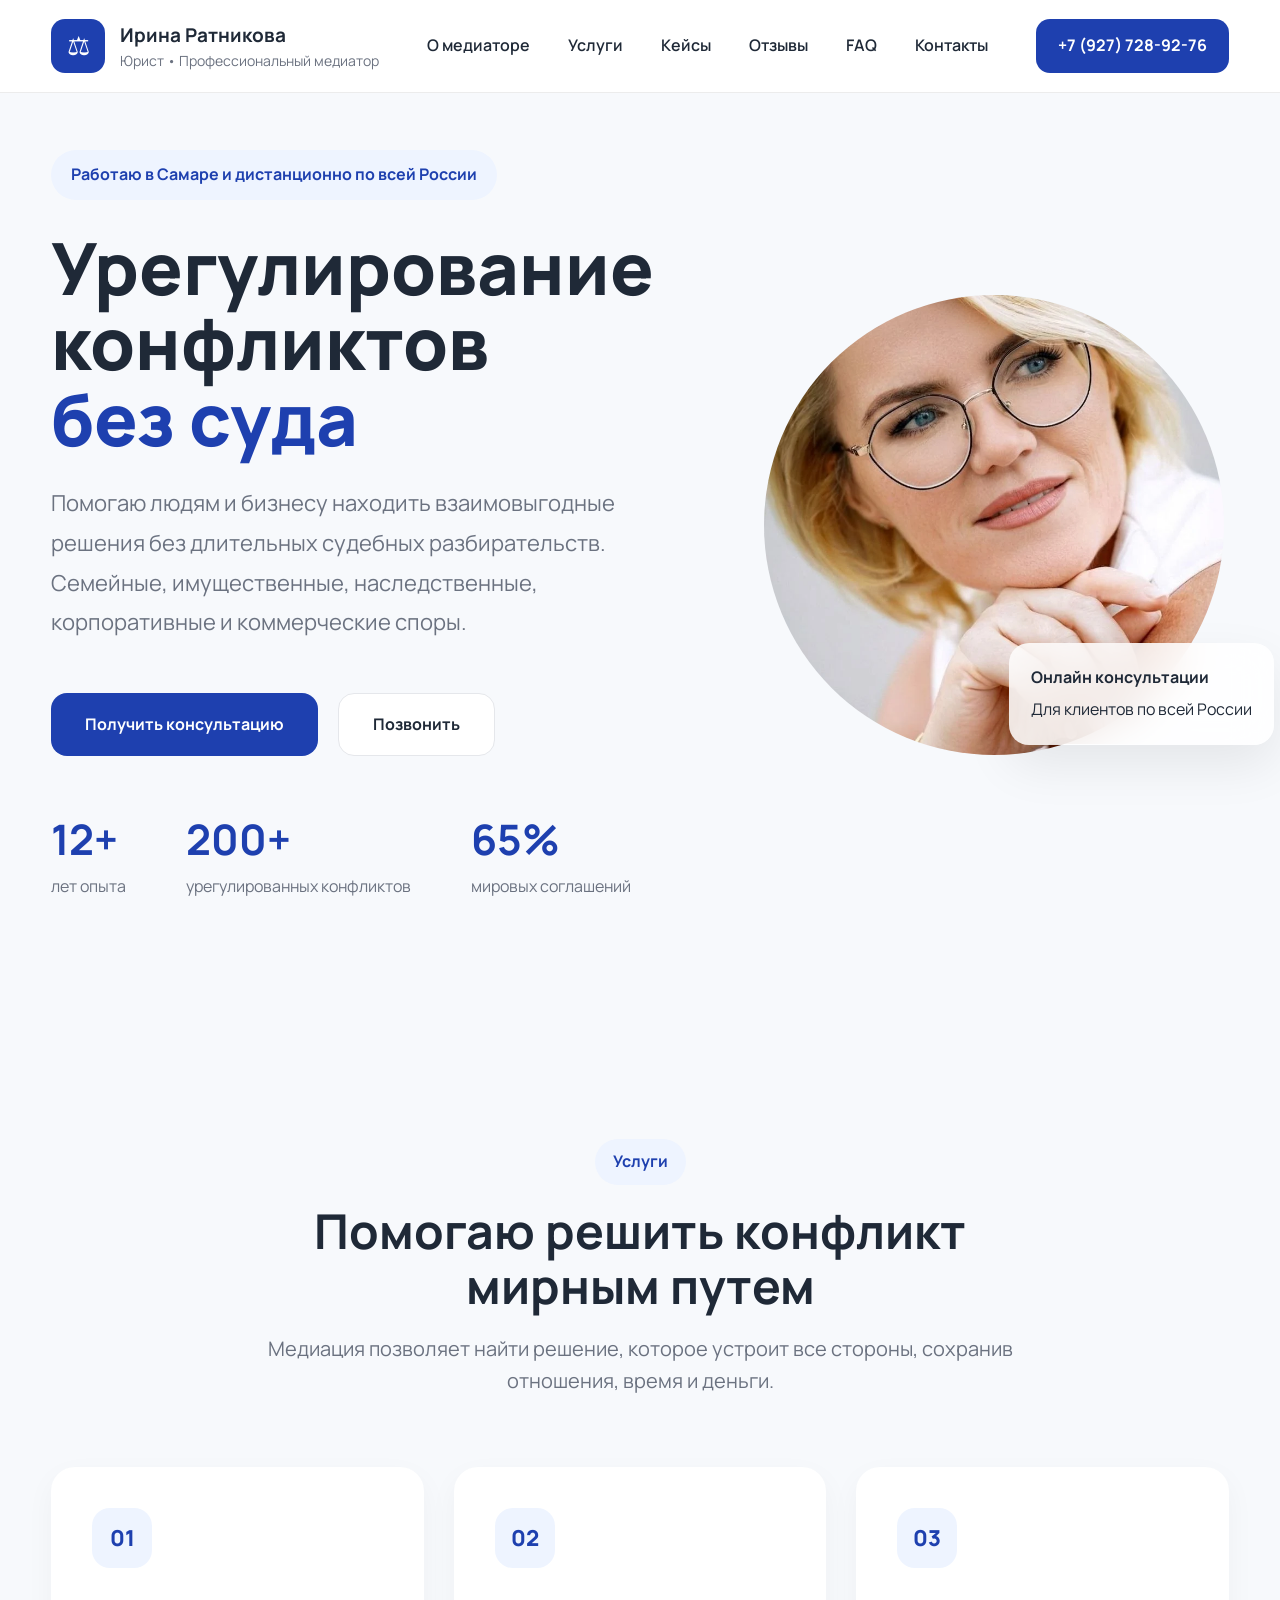
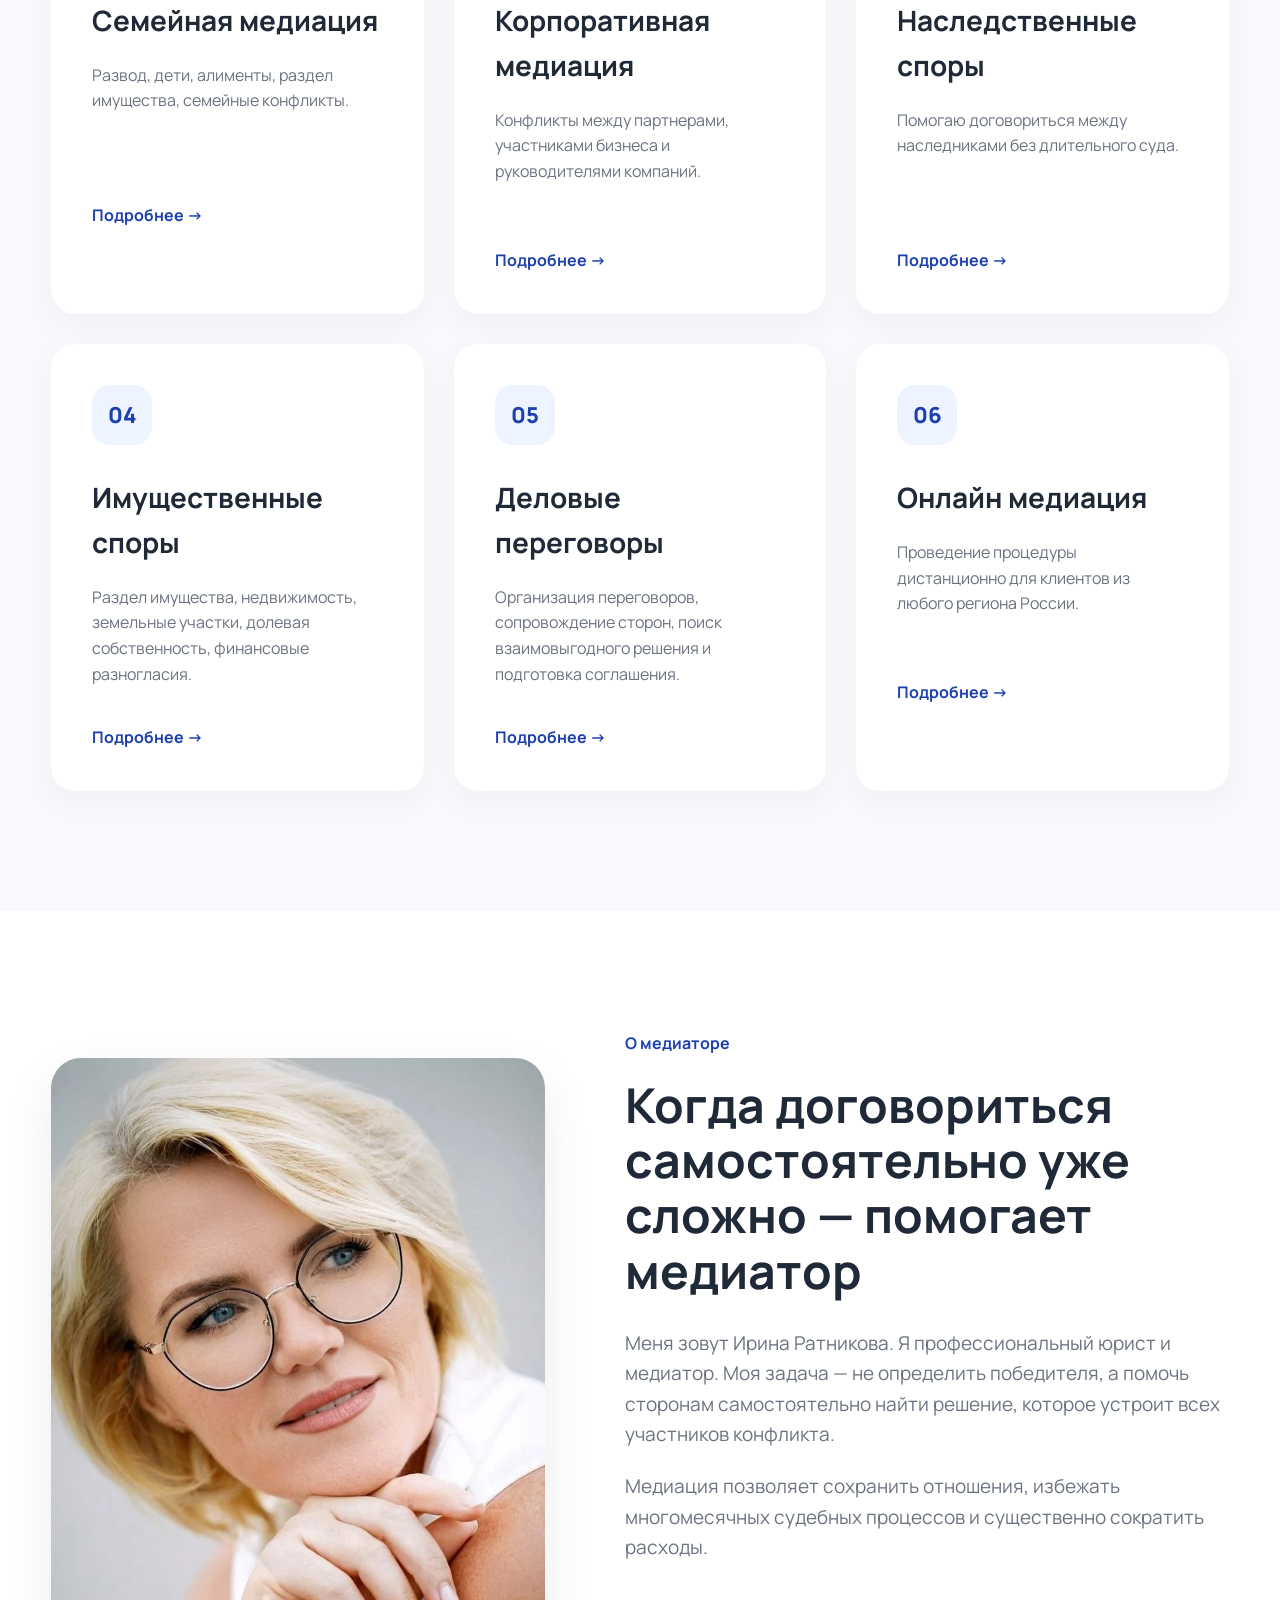
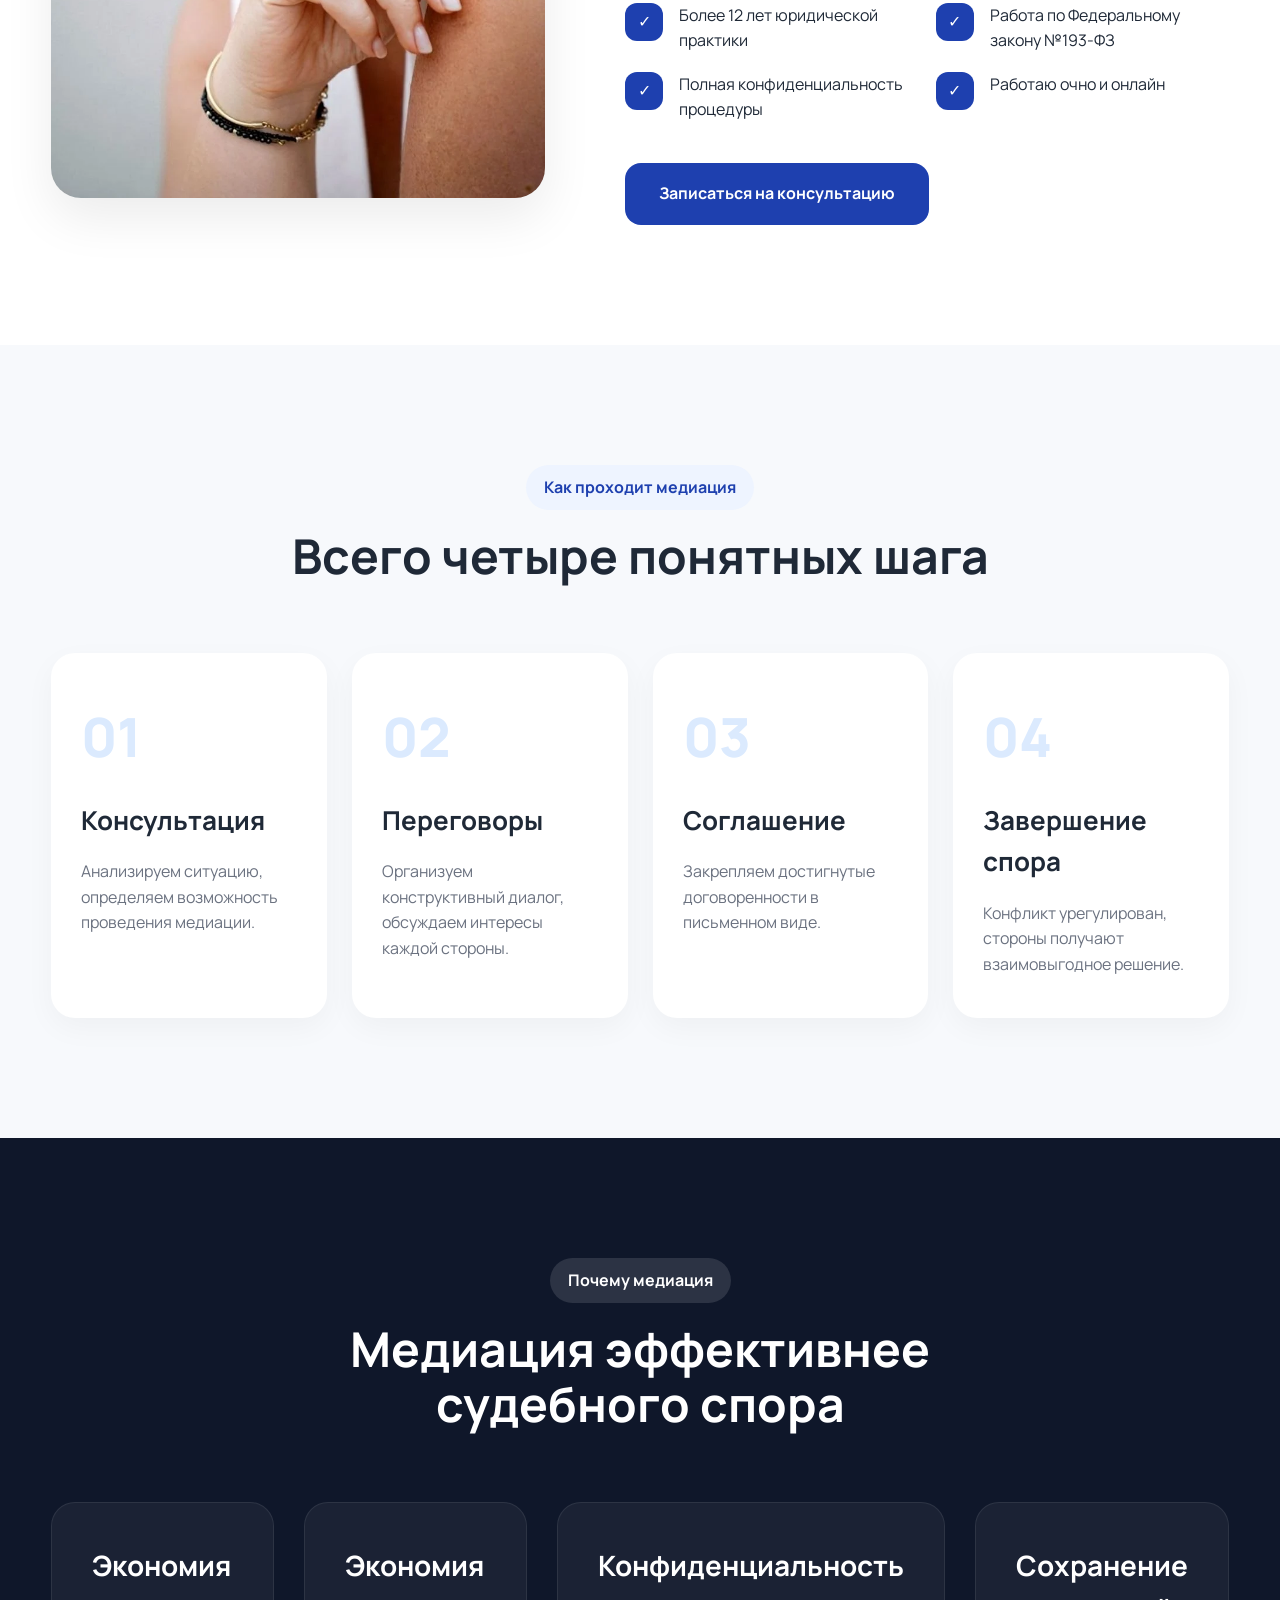
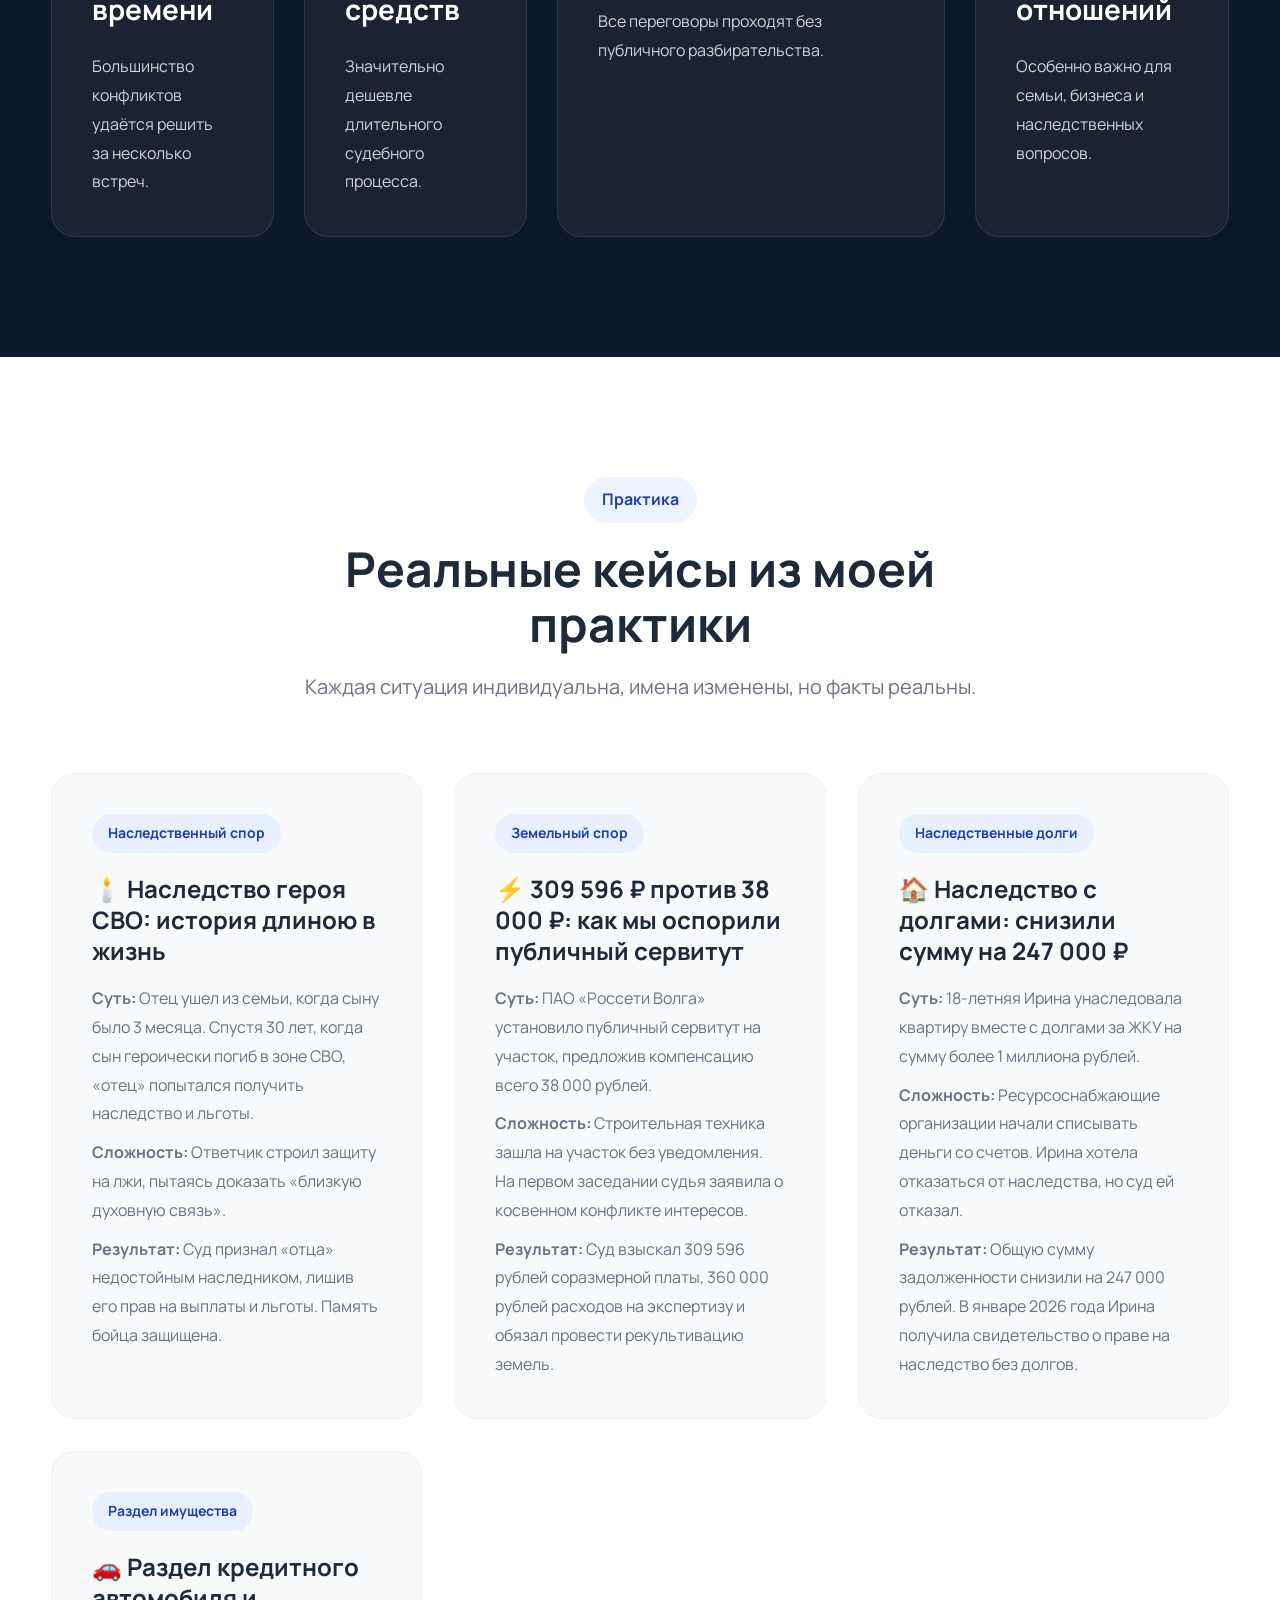
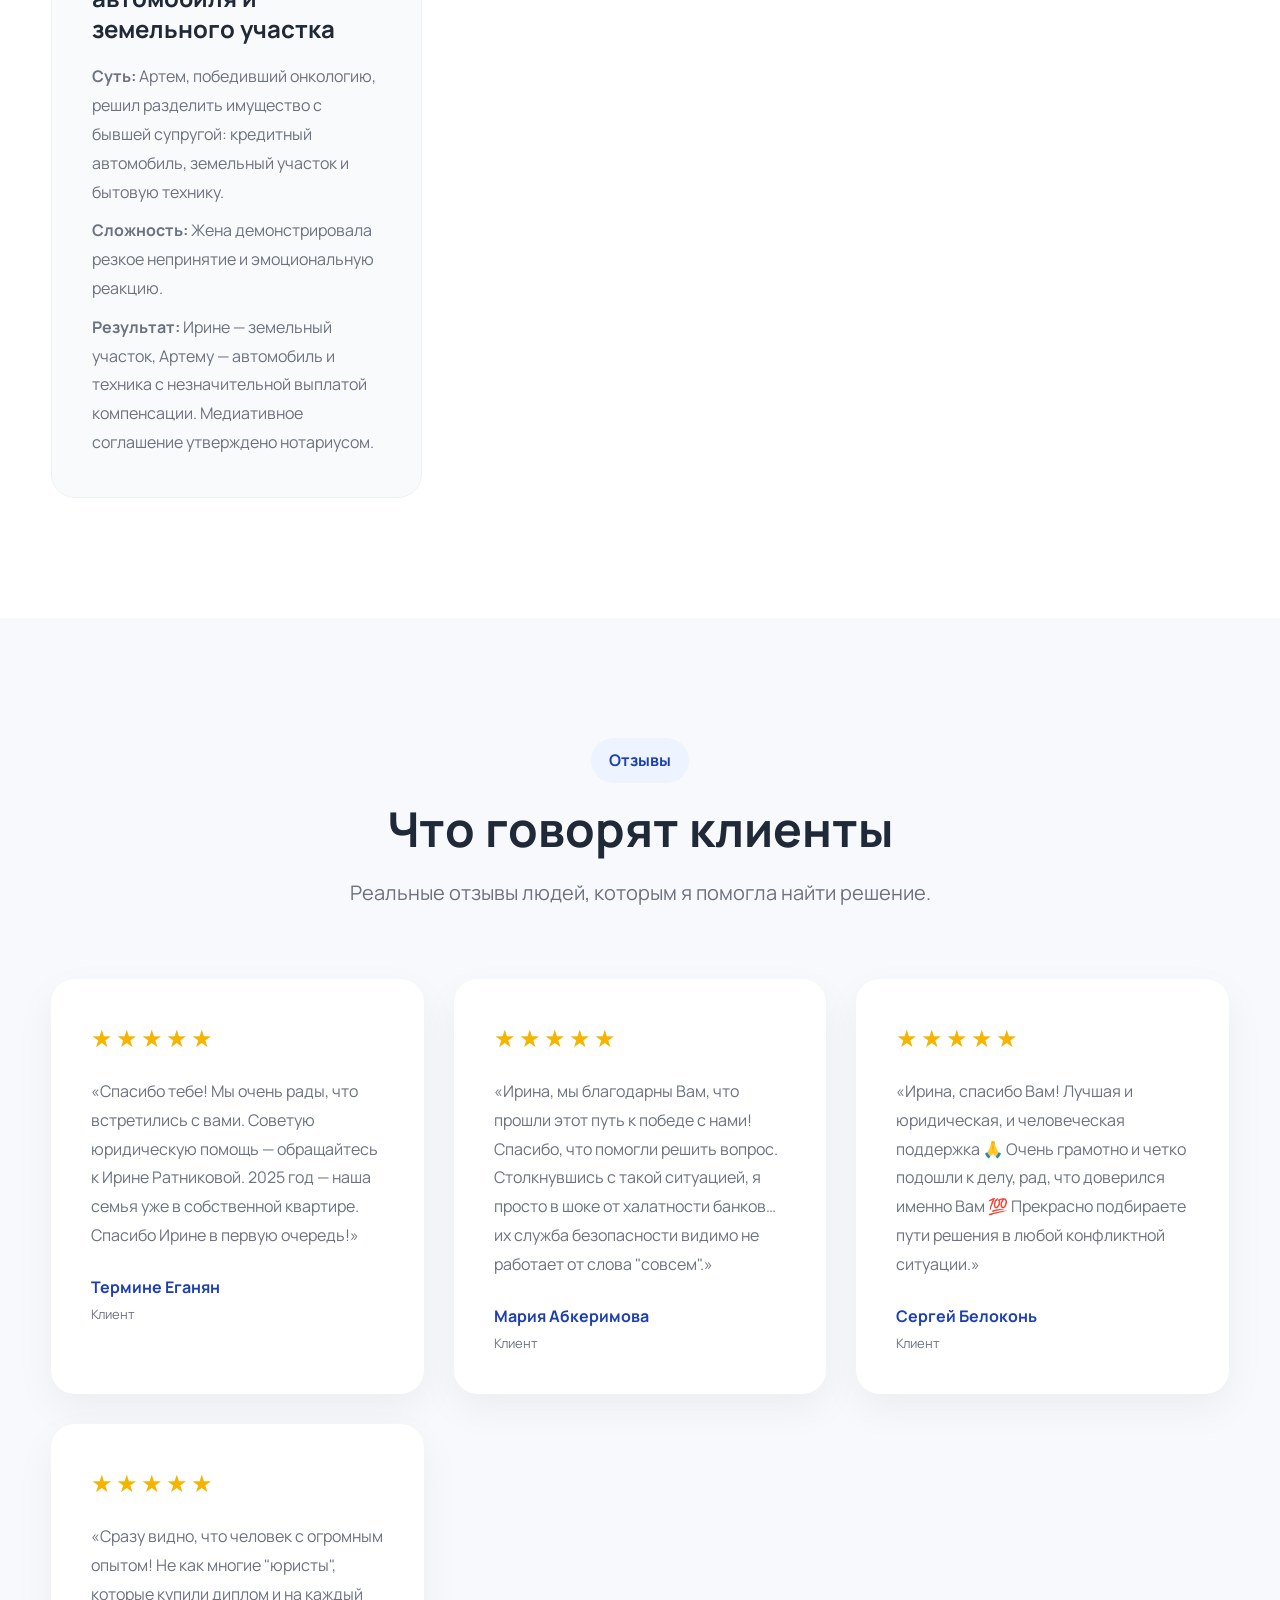
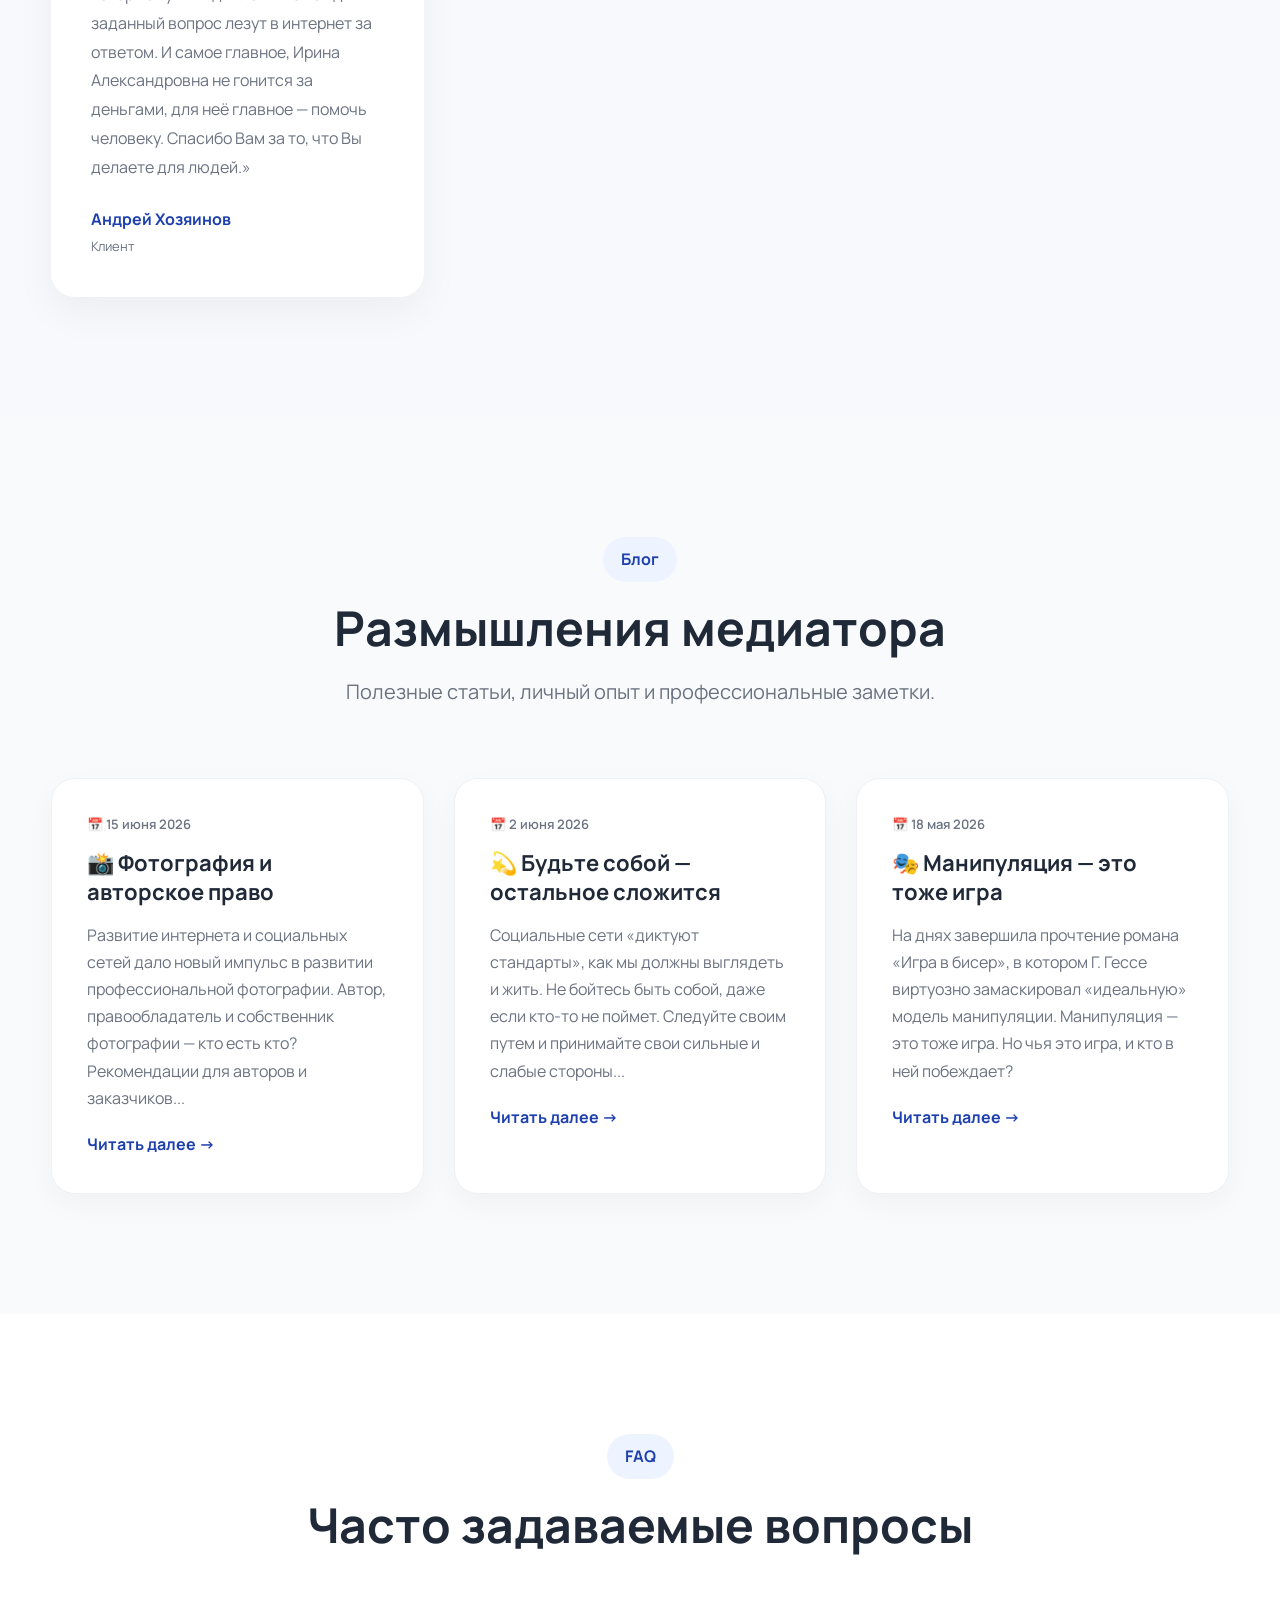
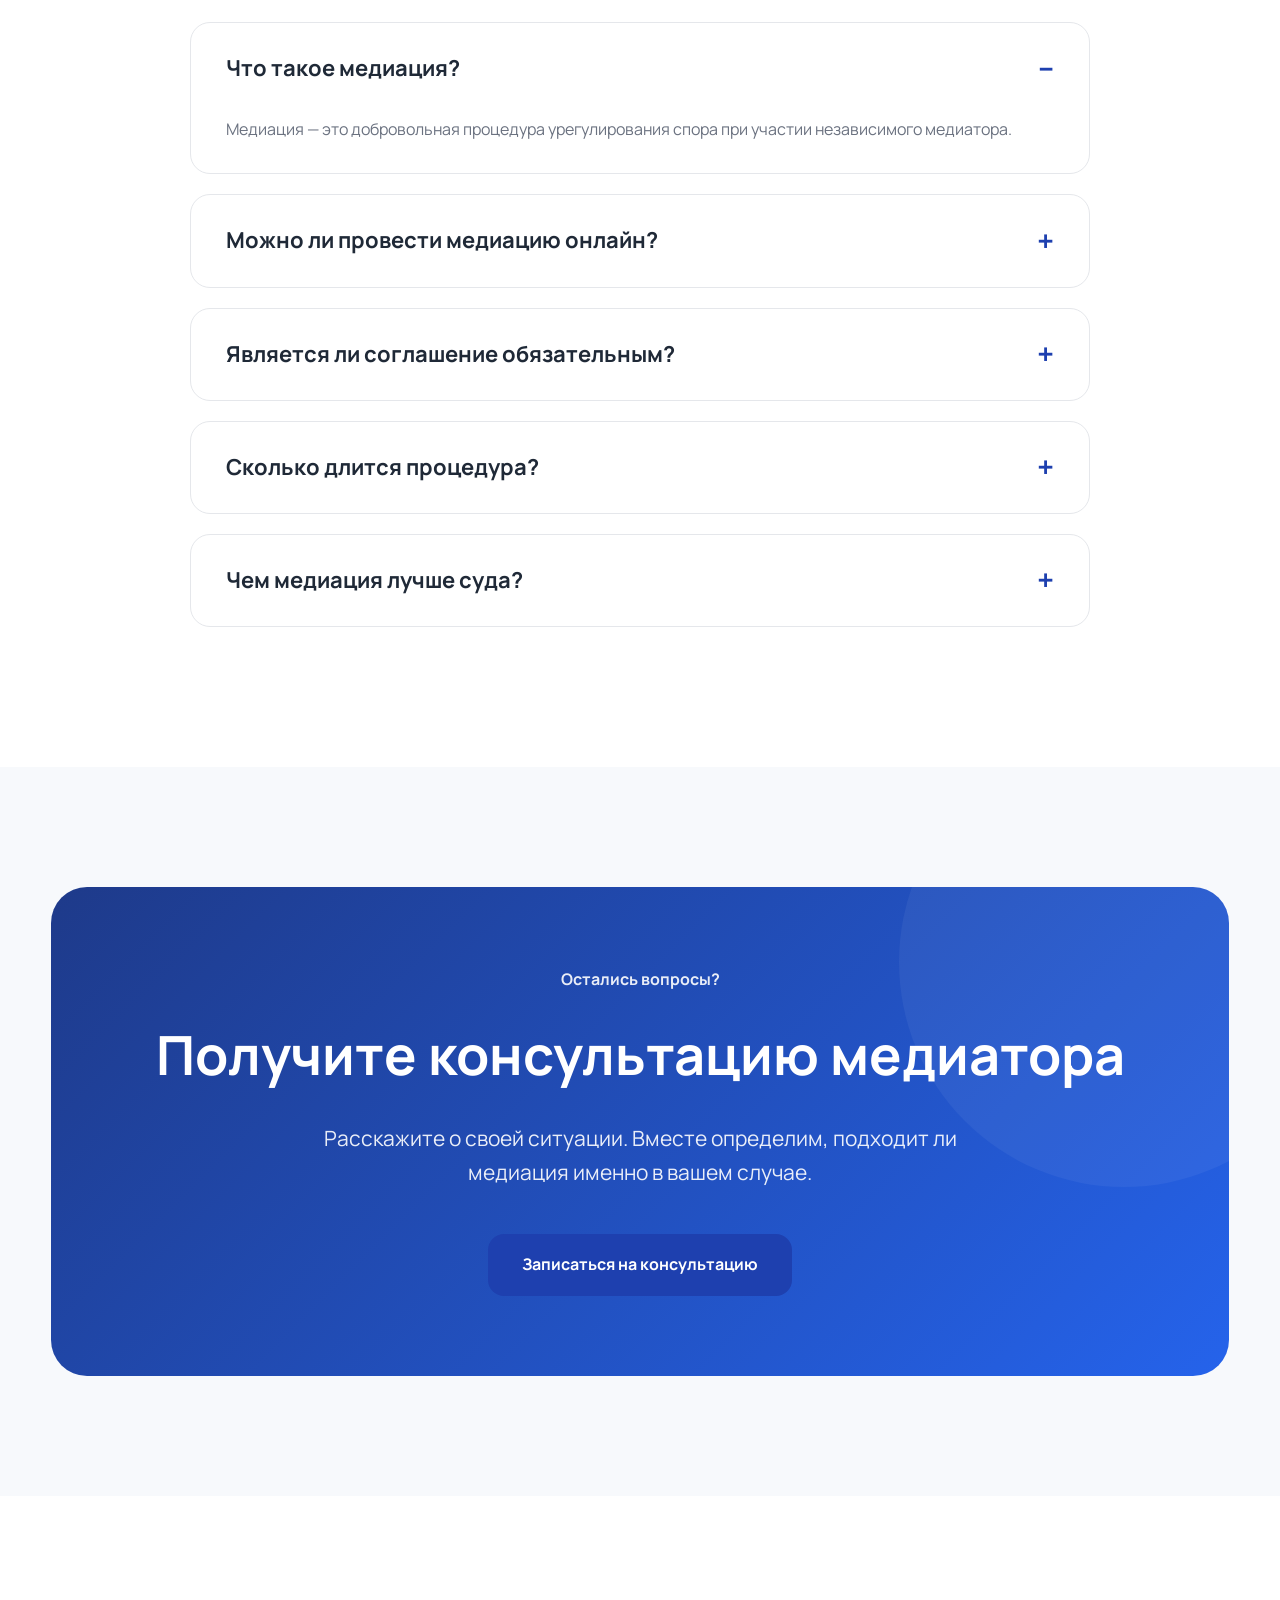
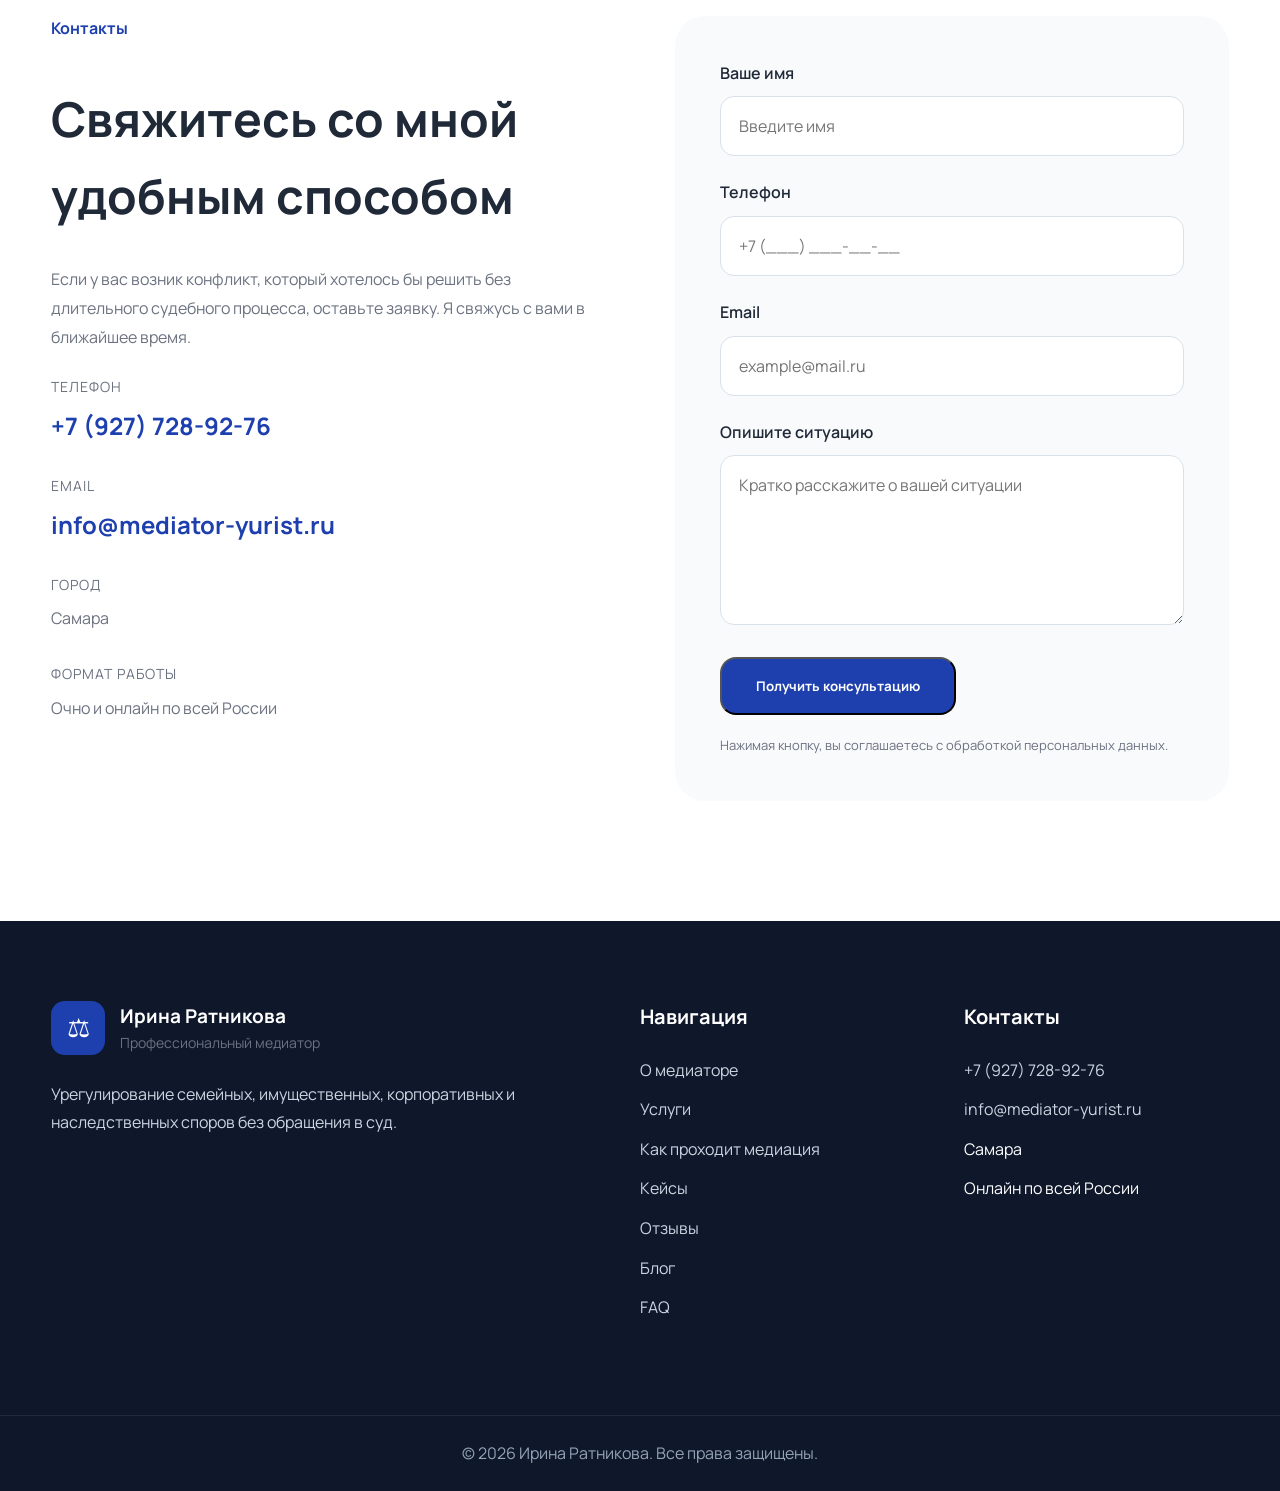
==== index.html @ e806f868 "Initial commit" ====
<!DOCTYPE html>
<html lang="ru">

<head>

    <meta charset="UTF-8">

    <meta name="viewport"
          content="width=device-width, initial-scale=1.0">

    <title>
        Медиатор в Самаре | Ирина Ратникова | Урегулирование конфликтов без суда
    </title>

    <meta name="description"
          content="Профессиональный медиатор в Самаре. Семейные, наследственные, корпоративные и имущественные споры. Онлайн по всей России.">

    <meta name="keywords"
          content="медиатор Самара, юрист медиатор, медиация Самара, семейная медиация, корпоративная медиация">

    <meta name="theme-color"
          content="#1E3A8A">

    <meta property="og:type"
          content="website">

    <meta property="og:title"
          content="Профессиональный медиатор — Ирина Ратникова">

    <meta property="og:description"
          content="Урегулирование конфликтов без суда. Онлайн по всей России.">

    <meta property="og:image"
          content="images/og.jpg">

    <meta property="og:url"
          content="https://mediator-yurist.ru">

    <link rel="icon"
          href="favicon.ico">

    <link rel="preconnect"
          href="https://fonts.googleapis.com">

    <link rel="preconnect"
          href="https://fonts.gstatic.com"
          crossorigin>

    <link href="https://fonts.googleapis.com/css2?family=Manrope:wght@400;500;600;700;800&display=swap"
          rel="stylesheet">

    <link rel="stylesheet"
          href="style.css">

</head>

<body>

<header class="header">

    <div class="container">

        <a href="/"
           class="logo">

            <div class="logo-icon">

                ⚖

            </div>

            <div class="logo-text">

                <strong>

                    Ирина Ратникова

                </strong>

                <span>

                    Юрист • Профессиональный медиатор

                </span>

            </div>

        </a>

<nav class="menu">
    <a href="#about">О медиаторе</a>
    <a href="#services">Услуги</a>
    <a href="#cases">Кейсы</a>
    <a href="#reviews">Отзывы</a>
    <a href="#faq">FAQ</a>
    <a href="#contacts">Контакты</a>
</nav>
        <a href="tel:+79277289276"
           class="phone-button">

            +7 (927) 728-92-76

        </a>

        <button class="burger">

            <span></span>

            <span></span>

            <span></span>

        </button>

    </div>

</header>

<main>

<section class="hero">

   

    <div class="container hero-grid">

        <div class="hero-content">

            <div class="hero-label">

                Работаю в Самаре и дистанционно по всей России

            </div>

            <h1>

                Урегулирование конфликтов

                <span>

                    без суда

                </span>

            </h1>

            <p class="hero-description">

                Помогаю людям и бизнесу находить взаимовыгодные решения
                без длительных судебных разбирательств.

                Семейные, имущественные,
                наследственные,
                корпоративные
                и коммерческие споры.

            </p>

            <div class="hero-buttons">

                <a href="#contacts"
                   class="btn btn-primary">

                    Получить консультацию

                </a>

                <a href="tel:+79277289276"
                   class="btn btn-secondary">

                    Позвонить

                </a>

            </div>

            <div class="hero-stats">

                <div class="stat">

                    <strong>

                        12+

                    </strong>

                    <span>

                        лет опыта

                    </span>

                </div>

                <div class="stat">

                    <strong>

                        200+

                    </strong>

                    <span>

                        урегулированных конфликтов

                    </span>

                </div>

                <div class="stat">

                    <strong>

                        65%

                    </strong>

                    <span>

                        мировых соглашений

                    </span>

                </div>

            </div>

        </div>

        <div class="hero-image">

           

            <img src="images/irina.webp"
                 alt="Медиатор Ирина Ратникова">

            <div class="hero-card">

                <strong>

                    Онлайн консультации

                </strong>

                <span>

                    Для клиентов по всей России

                </span>

          

        </div>

    </div>

</section>

<section class="services"
         id="services">

    <div class="container">

        <div class="section-title">

            <span>

                Услуги

            </span>

            <h2>

                Помогаю решить конфликт мирным путем

            </h2>

            <p>

                Медиация позволяет найти решение,
                которое устроит все стороны,
                сохранив отношения,
                время
                и деньги.

            </p>

        </div>

        <div class="services-grid">

            <article class="service-card">

                <div class="service-number">

                    01

                </div>

                <h3>

                    Семейная медиация

                </h3>

                <p>

                    Развод,
                    дети,
                    алименты,
                    раздел имущества,
                    семейные конфликты.

                </p>

                <a href="/family/">

                    Подробнее →

                </a>

            </article>

            <article class="service-card">

                <div class="service-number">

                    02

                </div>

                <h3>

                    Корпоративная медиация

                </h3>

                <p>

                    Конфликты между партнерами,
                    участниками бизнеса
                    и руководителями компаний.

                </p>

                <a href="/business/">

                    Подробнее →

                </a>

            </article>

            <article class="service-card">

                <div class="service-number">

                    03

                </div>

                <h3>

                    Наследственные споры

                </h3>

                <p>

                    Помогаю договориться
                    между наследниками
                    без длительного суда.

                </p>

                <a href="/inheritance/">

                    Подробнее →

                </a>

            </article>

                        <article class="service-card">

                <div class="service-number">

                    04

                </div>

                <h3>

                    Имущественные споры

                </h3>

                <p>

                    Раздел имущества,
                    недвижимость,
                    земельные участки,
                    долевая собственность,
                    финансовые разногласия.

                </p>

                <a href="/property/">

                    Подробнее →

                </a>

            </article>

            <article class="service-card">

                <div class="service-number">

                    05

                </div>

                <h3>

                    Деловые переговоры

                </h3>

                <p>

                    Организация переговоров,
                    сопровождение сторон,
                    поиск взаимовыгодного решения
                    и подготовка соглашения.

                </p>

                <a href="/negotiation/">

                    Подробнее →

                </a>

            </article>

            <article class="service-card">

                <div class="service-number">

                    06

                </div>

                <h3>

                    Онлайн медиация

                </h3>

                <p>

                    Проведение процедуры
                    дистанционно
                    для клиентов
                    из любого региона России.

                </p>

                <a href="/online/">

                    Подробнее →

                </a>

            </article>

        </div>

    </div>

</section>

<section class="about"
         id="about">

    <div class="container about-grid">

        <div class="about-image">

            <img src="images/irina.webp"
                 alt="Ирина Ратникова">

        </div>

        <div class="about-content">

            <span class="section-label">

                О медиаторе

            </span>

            <h2>

                Когда договориться самостоятельно уже сложно —
                помогает медиатор

            </h2>

            <p>

                Меня зовут Ирина Ратникова.

                Я профессиональный юрист и медиатор.

                Моя задача —
                не определить победителя,
                а помочь сторонам самостоятельно
                найти решение,
                которое устроит всех участников конфликта.

            </p>

            <p>

                Медиация позволяет сохранить отношения,
                избежать многомесячных судебных процессов
                и существенно сократить расходы.

            </p>

            <div class="about-features">

                <div class="feature">

                    <div class="feature-icon">

                        ✓

                    </div>

                    <span>

                        Более 12 лет юридической практики

                    </span>

                </div>

                <div class="feature">

                    <div class="feature-icon">

                        ✓

                    </div>

                    <span>

                        Работа по Федеральному закону №193-ФЗ

                    </span>

                </div>

                <div class="feature">

                    <div class="feature-icon">

                        ✓

                    </div>

                    <span>

                        Полная конфиденциальность процедуры

                    </span>

                </div>

                <div class="feature">

                    <div class="feature-icon">

                        ✓

                    </div>

                    <span>

                        Работаю очно и онлайн

                    </span>

                </div>

            </div>

            <a href="#contacts"
               class="btn btn-primary">

                Записаться на консультацию

            </a>

        </div>

    </div>

</section>

<section class="process"
         id="process">

    <div class="container">

        <div class="section-title">

            <span>

                Как проходит медиация

            </span>

            <h2>

                Всего четыре понятных шага

            </h2>

        </div>

        <div class="process-grid">

            <div class="process-item">

                <div class="process-number">

                    01

                </div>

                <h3>

                    Консультация

                </h3>

                <p>

                    Анализируем ситуацию,
                    определяем возможность
                    проведения медиации.

                </p>

            </div>

            <div class="process-item">

                <div class="process-number">

                    02

                </div>

                <h3>

                    Переговоры

                </h3>

                <p>

                    Организуем конструктивный диалог,
                    обсуждаем интересы
                    каждой стороны.

                </p>

            </div>

            <div class="process-item">

                <div class="process-number">

                    03

                </div>

                <h3>

                    Соглашение

                </h3>

                <p>

                    Закрепляем достигнутые
                    договоренности
                    в письменном виде.

                </p>

            </div>

            <div class="process-item">

                <div class="process-number">

                    04

                </div>

                <h3>

                    Завершение спора

                </h3>

                <p>

                    Конфликт урегулирован,
                    стороны получают
                    взаимовыгодное решение.

                </p>

            </div>

        </div>

    </div>

</section>

<section class="benefits">

    <div class="container">

        <div class="section-title">

            <span>

                Почему медиация

            </span>

            <h2>

                Медиация эффективнее судебного спора

            </h2>

        </div>

        <div class="benefits-grid">

            <div class="benefit-card">

                <h3>

                    Экономия времени

                </h3>

                <p>

                    Большинство конфликтов
                    удаётся решить
                    за несколько встреч.

                </p>

            </div>

            <div class="benefit-card">

                <h3>

                    Экономия средств

                </h3>

                <p>

                    Значительно дешевле
                    длительного судебного процесса.

                </p>

            </div>

            <div class="benefit-card">

                <h3>

                    Конфиденциальность

                </h3>

                <p>

                    Все переговоры
                    проходят
                    без публичного разбирательства.

                </p>

            </div>

            <div class="benefit-card">

                <h3>

                    Сохранение отношений

                </h3>

                <p>

                    Особенно важно
                    для семьи,
                    бизнеса
                    и наследственных вопросов.

                </p>

            </div>

        </div>

    </div>

</section>

<!-- ============================================================ -->
<!-- КЕЙСЫ -->
<!-- ============================================================ -->
<section class="cases" id="cases">

    <div class="container">

        <div class="section-title">

            <span>Практика</span>

            <h2>Реальные кейсы из моей практики</h2>

            <p>Каждая ситуация индивидуальна, имена изменены, но факты реальны.</p>

        </div>

        <div class="cases-grid">

            <article class="case-card">

                <div class="case-category">Наследственный спор</div>

                <h3>🕯️ Наследство героя СВО: история длиною в жизнь</h3>

                <p><strong>Суть:</strong> Отец ушел из семьи, когда сыну было 3 месяца. Спустя 30 лет, когда сын героически погиб в зоне СВО, «отец» попытался получить наследство и льготы.</p>

                <p><strong>Сложность:</strong> Ответчик строил защиту на лжи, пытаясь доказать «близкую духовную связь».</p>

                <p><strong>Результат:</strong> Суд признал «отца» недостойным наследником, лишив его прав на выплаты и льготы. Память бойца защищена.</p>

            </article>

            <article class="case-card">

                <div class="case-category">Земельный спор</div>

                <h3>⚡ 309 596 ₽ против 38 000 ₽: как мы оспорили публичный сервитут</h3>

                <p><strong>Суть:</strong> ПАО «Россети Волга» установило публичный сервитут на участок, предложив компенсацию всего 38 000 рублей.</p>

                <p><strong>Сложность:</strong> Строительная техника зашла на участок без уведомления. На первом заседании судья заявила о косвенном конфликте интересов.</p>

                <p><strong>Результат:</strong> Суд взыскал 309 596 рублей соразмерной платы, 360 000 рублей расходов на экспертизу и обязал провести рекультивацию земель.</p>

            </article>

            <article class="case-card">

                <div class="case-category">Наследственные долги</div>

                <h3>🏠 Наследство с долгами: снизили сумму на 247 000 ₽</h3>

                <p><strong>Суть:</strong> 18-летняя Ирина унаследовала квартиру вместе с долгами за ЖКУ на сумму более 1 миллиона рублей.</p>

                <p><strong>Сложность:</strong> Ресурсоснабжающие организации начали списывать деньги со счетов. Ирина хотела отказаться от наследства, но суд ей отказал.</p>

                <p><strong>Результат:</strong> Общую сумму задолженности снизили на 247 000 рублей. В январе 2026 года Ирина получила свидетельство о праве на наследство без долгов.</p>

            </article>

            <article class="case-card">

                <div class="case-category">Раздел имущества</div>

                <h3>🚗 Раздел кредитного автомобиля и земельного участка</h3>

                <p><strong>Суть:</strong> Артем, победивший онкологию, решил разделить имущество с бывшей супругой: кредитный автомобиль, земельный участок и бытовую технику.</p>

                <p><strong>Сложность:</strong> Жена демонстрировала резкое непринятие и эмоциональную реакцию.</p>

                <p><strong>Результат:</strong> Ирине — земельный участок, Артему — автомобиль и техника с незначительной выплатой компенсации. Медиативное соглашение утверждено нотариусом.</p>

            </article>

        </div>

    </div>

</section>

<!-- ============================================================ -->
<!-- ОТЗЫВЫ -->
<!-- ============================================================ -->
<section class="reviews" id="reviews">

    <div class="container">

        <div class="section-title">

            <span>Отзывы</span>

            <h2>Что говорят клиенты</h2>

            <p>Реальные отзывы людей, которым я помогла найти решение.</p>

        </div>

        <div class="reviews-grid">

            <article class="review-card">

                <div class="review-stars">★★★★★</div>

                <p>«Спасибо тебе! Мы очень рады, что встретились с вами. Советую юридическую помощь — обращайтесь к Ирине Ратниковой. 2025 год — наша семья уже в собственной квартире. Спасибо Ирине в первую очередь!»</p>

                <strong>Термине Еганян</strong>

                <span class="review-type">Клиент</span>

            </article>

            <article class="review-card">

                <div class="review-stars">★★★★★</div>

                <p>«Ирина, мы благодарны Вам, что прошли этот путь к победе с нами! Спасибо, что помогли решить вопрос. Столкнувшись с такой ситуацией, я просто в шоке от халатности банков… их служба безопасности видимо не работает от слова "совсем".»</p>

                <strong>Мария Абкеримова</strong>

                <span class="review-type">Клиент</span>

            </article>

            <article class="review-card">

                <div class="review-stars">★★★★★</div>

                <p>«Ирина, спасибо Вам! Лучшая и юридическая, и человеческая поддержка 🙏 Очень грамотно и четко подошли к делу, рад, что доверился именно Вам 💯 Прекрасно подбираете пути решения в любой конфликтной ситуации.»</p>

                <strong>Сергей Белоконь</strong>

                <span class="review-type">Клиент</span>

            </article>

            <article class="review-card">

                <div class="review-stars">★★★★★</div>

                <p>«Сразу видно, что человек с огромным опытом! Не как многие "юристы", которые купили диплом и на каждый заданный вопрос лезут в интернет за ответом. И самое главное, Ирина Александровна не гонится за деньгами, для неё главное — помочь человеку. Спасибо Вам за то, что Вы делаете для людей.»</p>

                <strong>Андрей Хозяинов</strong>

                <span class="review-type">Клиент</span>

            </article>

        </div>

    </div>

</section>

<!-- ============================================================ -->
<!-- БЛОГ -->
<!-- ============================================================ -->
<section class="blog" id="blog">

    <div class="container">

        <div class="section-title">

            <span>Блог</span>

            <h2>Размышления медиатора</h2>

            <p>Полезные статьи, личный опыт и профессиональные заметки.</p>

        </div>

        <div class="blog-grid">

            <article class="blog-card">

                <div class="blog-date">📅 15 июня 2026</div>

                <h3>📸 Фотография и авторское право</h3>

                <p>Развитие интернета и социальных сетей дало новый импульс в развитии профессиональной фотографии. Автор, правообладатель и собственник фотографии — кто есть кто? Рекомендации для авторов и заказчиков...</p>

                <a href="/blog/photo-copyright/" class="blog-link">Читать далее →</a>

            </article>

            <article class="blog-card">

                <div class="blog-date">📅 2 июня 2026</div>

                <h3>💫 Будьте собой — остальное сложится</h3>

                <p>Социальные сети «диктуют стандарты», как мы должны выглядеть и жить. Не бойтесь быть собой, даже если кто-то не поймет. Следуйте своим путем и принимайте свои сильные и слабые стороны...</p>

                <a href="/blog/be-yourself/" class="blog-link">Читать далее →</a>

            </article>

            <article class="blog-card">

                <div class="blog-date">📅 18 мая 2026</div>

                <h3>🎭 Манипуляция — это тоже игра</h3>

                <p>На днях завершила прочтение романа «Игра в бисер», в котором Г. Гессе виртуозно замаскировал «идеальную» модель манипуляции. Манипуляция — это тоже игра. Но чья это игра, и кто в ней побеждает?</p>

                <a href="/blog/manipulation/" class="blog-link">Читать далее →</a>

            </article>

        </div>

    </div>

</section>

<section class="faq"
         id="faq">

    <div class="container">

        <div class="section-title">

            <span>

                FAQ

            </span>

            <h2>

                Часто задаваемые вопросы

            </h2>

        </div>

        <div class="faq-list">

            <details class="faq-item" open>

                <summary>

                    Что такое медиация?

                </summary>

                <p>

                    Медиация —
                    это добровольная процедура
                    урегулирования спора
                    при участии независимого медиатора.

                </p>

            </details>

            <details class="faq-item">

                <summary>

                    Можно ли провести медиацию онлайн?

                </summary>

                <p>

                    Да.
                    Онлайн-встречи проводятся
                    по всей России.

                </p>

            </details>

            <details class="faq-item">

                <summary>

                    Является ли соглашение обязательным?

                </summary>

                <p>

                    Соглашение подписывается
                    добровольно обеими сторонами
                    и имеет юридическую силу
                    в предусмотренных законом случаях.

                </p>

            </details>

            <details class="faq-item">

                <summary>

                    Сколько длится процедура?

                </summary>

                <p>

                    Обычно
                    от одной
                    до нескольких встреч,
                    в зависимости
                    от сложности ситуации.

                </p>

            </details>

            <details class="faq-item">

                <summary>

                    Чем медиация лучше суда?

                </summary>

                <p>

                    Это быстрее,
                    дешевле,
                    конфиденциально
                    и помогает сохранить отношения.

                </p>

            </details>

        </div>

    </div>

</section>

<section class="cta">

    <div class="container">

        <div class="cta-box">

            <span>

                Остались вопросы?

            </span>

            <h2>

                Получите консультацию медиатора

            </h2>

            <p>

                Расскажите о своей ситуации.
                Вместе определим,
                подходит ли медиация
                именно в вашем случае.

            </p>

            <a href="#contacts"
               class="btn btn-primary">

                Записаться на консультацию

            </a>

        </div>

    </div>

</section>

<section class="contacts" id="contacts">

    <div class="container contacts-grid">

        <div class="contacts-info">

            <span class="section-label">

                Контакты

            </span>

            <h2>

                Свяжитесь со мной
                удобным способом

            </h2>

            <p>

                Если у вас возник конфликт,
                который хотелось бы решить
                без длительного судебного процесса,
                оставьте заявку.
                Я свяжусь с вами
                в ближайшее время.

            </p>

            <div class="contact-item">

                <div class="contact-title">

                    Телефон

                </div>

                <a href="tel:+79277289276">

                    +7 (927) 728-92-76

                </a>

            </div>

            <div class="contact-item">

                <div class="contact-title">

                    Email

                </div>

                <a href="mailto:info@mediator-yurist.ru">

                    info@mediator-yurist.ru

                </a>

            </div>

            <div class="contact-item">

                <div class="contact-title">

                    Город

                </div>

                <p>

                    Самара

                </p>

            </div>

            <div class="contact-item">

                <div class="contact-title">

                    Формат работы

                </div>

                <p>

                    Очно и онлайн
                    по всей России

                </p>

            </div>

        </div>

        <div class="contacts-form">

            <form id="contactForm">

                <div class="form-group">

                    <label>

                        Ваше имя

                    </label>

                    <input
                        type="text"
                        name="name"
                        placeholder="Введите имя"
                        required>

                </div>

                <div class="form-group">

                    <label>

                        Телефон

                    </label>

                    <input
                        type="tel"
                        name="phone"
                        placeholder="+7 (___) ___-__-__"
                        required>

                </div>

                <div class="form-group">

                    <label>

                        Email

                    </label>

                    <input
                        type="email"
                        name="email"
                        placeholder="example@mail.ru">

                </div>

                <div class="form-group">

                    <label>

                        Опишите ситуацию

                    </label>

                    <textarea
                        name="message"
                        rows="6"
                        placeholder="Кратко расскажите о вашей ситуации"></textarea>

                </div>

                <button
                    class="btn btn-primary"
                    type="submit">

                    Получить консультацию

                </button>

                <small>

                    Нажимая кнопку,
                    вы соглашаетесь
                    с обработкой персональных данных.

                </small>

            </form>

        </div>

    </div>

</section>

</main>

<footer class="footer">

    <div class="container footer-grid">

        <div class="footer-about">

            <div class="logo">

                <div class="logo-icon">

                    ⚖

                </div>

                <div class="logo-text">

                    <strong>

                        Ирина Ратникова

                    </strong>

                    <span>

                        Профессиональный медиатор

                    </span>

                </div>

            </div>

            <p>

                Урегулирование семейных,
                имущественных,
                корпоративных
                и наследственных споров
                без обращения в суд.

            </p>

        </div>

        <div>

            <h4>

                Навигация

            </h4>

            <ul>

                <li>

                    <a href="#about">

                        О медиаторе

                    </a>

                </li>

                <li>

                    <a href="#services">

                        Услуги

                    </a>

                </li>

                <li>

                    <a href="#process">

                        Как проходит медиация

                    </a>

                </li>

                <li>

                    <a href="#cases">

                        Кейсы

                    </a>

                </li>

                <li>

                    <a href="#reviews">

                        Отзывы

                    </a>

                </li>

                <li>

                    <a href="#blog">

                        Блог

                    </a>

                </li>

                <li>

                    <a href="#faq">

                        FAQ

                    </a>

                </li>

            </ul>

        </div>

        <div>

            <h4>

                Контакты

            </h4>

            <ul>

                <li>

                    <a href="tel:+79277289276">

                        +7 (927) 728-92-76

                    </a>

                </li>

                <li>

                    <a href="mailto:info@mediator-yurist.ru">

                        info@mediator-yurist.ru

                    </a>

                </li>

                <li>

                    Самара

                </li>

                <li>

                    Онлайн по всей России

                </li>

            </ul>

        </div>

    </div>

    <div class="footer-bottom">

        <div class="container">

            <p>

                © 2026 Ирина Ратникова.
                Все права защищены.

            </p>

        </div>

    </div>

</footer>

<script type="application/ld+json">
{
  "@context":"https://schema.org",
  "@type":"LegalService",
  "name":"Ирина Ратникова",
  "description":"Профессиональный медиатор и юрист",
  "url":"https://mediator-yurist.ru",
  "telephone":"+79277289276",
  "address":{
      "@type":"PostalAddress",
      "addressLocality":"Самара",
      "addressCountry":"RU"
  },
  "areaServed":"Россия"
}
</script>

<script src="script.js"></script>

</body>

</html>
---- style.css ----
/* =====================================================
   RESET
===================================================== */

*,
*::before,
*::after{
    margin:0;
    padding:0;
    box-sizing:border-box;
}

html{
    scroll-behavior:smooth;
}

body{
    font-family:"Manrope",sans-serif;
    background:#F7F9FC;
    color:#1F2937;
    line-height:1.6;
    overflow-x:hidden;
}

img{
    display:block;
    max-width:100%;
}

a{
    color:inherit;
    text-decoration:none;
}

ul{
    list-style:none;
}

button,
input,
textarea{
    font-family:inherit;
}

.container{
    width:min(1240px,92%);
    margin:auto;
}

/* =====================================================
   COLORS
===================================================== */

:root{

    --blue:#1E40AF;
    --blueDark:#1E3A8A;
    --gold:#C8A95A;

    --white:#fff;

    --text:#1F2937;

    --gray:#6B7280;

    --border:#E5E7EB;

    --bg:#F7F9FC;

    --shadow:
    0 20px 50px rgba(0,0,0,.08);

}

/* =====================================================
   BUTTONS
===================================================== */

.btn{

    display:inline-flex;

    align-items:center;

    justify-content:center;

    padding:18px 34px;

    border-radius:16px;

    font-weight:700;

    transition:.3s;

}

.btn-primary{

    background:var(--blue);

    color:#fff;

}

.btn-primary:hover{

    transform:translateY(-4px);

    box-shadow:0 20px 45px rgba(37,99,235,.28);

}

.btn-secondary{

    background:white;

    border:1px solid var(--border);

}

.btn-secondary:hover{

    background:#f5f5f5;

}

/* =====================================================
   HEADER
===================================================== */

.header{

    position:fixed;

    left:0;

    right:0;

    top:0;

    z-index:1000;

    background:rgba(255,255,255,.94);

    backdrop-filter:blur(18px);

    border-bottom:1px solid #ececec;

}

.header .container{

    height:92px;

    display:flex;

    justify-content:space-between;

    align-items:center;

}

.logo{

    display:flex;

    align-items:center;

    gap:15px;

}

.logo-icon{

    width:54px;

    height:54px;

    border-radius:14px;

    background:var(--blue);

    color:#fff;

    display:flex;

    align-items:center;

    justify-content:center;

    font-size:26px;

}

.logo-text{

    display:flex;

    flex-direction:column;

}

.logo-text strong{

    font-size:19px;

}

.logo-text span{

    color:var(--gray);

    font-size:14px;

}

.menu{

    display:flex;

    gap:38px;

}

.menu a{

    position:relative;

    font-weight:600;

}

.menu a::after{

    content:"";

    position:absolute;

    left:0;

    bottom:-6px;

    width:0;

    height:2px;

    background:var(--blue);

    transition:.3s;

}

.menu a:hover::after{

    width:100%;

}

.phone-button{

    padding:14px 22px;

    border-radius:14px;

    background:var(--blue);

    color:white;

    font-weight:700;

}

.burger{

    display:none;

}

/* =====================================================
   HERO
===================================================== */

.hero{
    position:relative;
    padding:150px 0 120px;
    overflow:hidden;
}



.hero-grid{

    display:grid;

    grid-template-columns:1.1fr .9fr;

    gap:80px;

    align-items:center;

}

.hero-label{

    display:inline-block;

    padding:12px 20px;

    border-radius:40px;

    background:#EEF4FF;

    color:var(--blue);

    font-weight:700;

    margin-bottom:30px;

}

.hero h1{

    font-size:72px;

    line-height:1.05;

    font-weight:800;

    margin-bottom:28px;

}

.hero h1 span{

    color:var(--blue);

    display:block;

}

.hero-description{

    max-width:650px;

    color:var(--gray);

    font-size:22px;

    line-height:1.8;

}

.hero-buttons{

    display:flex;

    gap:20px;

    margin:50px 0;

}

.hero-stats{

    display:flex;

    gap:60px;

}

.stat strong{

    display:block;

    font-size:42px;

    color:var(--blue);

}

.stat span{

    color:var(--gray);

}

.hero-image{

    position:relative;

    width:520px;

    height:520px;

}

/* =====================================================
   FIX: КРУГЛАЯ ФОТОГРАФИЯ В HERO
===================================================== */
.hero-image img{

    position:absolute;

    width:460px;

    height:460px;

    left:30px;

    top:30px;

    z-index:2;

    border-radius:50%;

    object-fit:cover;

    display:block;

}

.hero-card{

    position:absolute;

    right:-20px;

    bottom:40px;

    z-index:5;

    background:rgba(255,255,255,.85);

    backdrop-filter:blur(20px);

    padding:22px;

    border-radius:20px;

    box-shadow:var(--shadow);

}

.hero-card strong{

    display:block;

    margin-bottom:6px;

}

/* =====================================================
   SECTION TITLE
===================================================== */

.section-title{

    text-align:center;

    max-width:760px;

    margin:0 auto 70px;

}

.section-title span{

    display:inline-block;

    padding:10px 18px;

    border-radius:30px;

    background:#EEF4FF;

    color:var(--blue);

    font-weight:700;

    margin-bottom:18px;

}

.section-title h2{

    font-size:48px;

    line-height:1.15;

    margin-bottom:20px;

}

.section-title p{

    color:var(--gray);

    font-size:20px;

}

/* =====================================================
   SERVICES
===================================================== */

.services{

    padding:120px 0;

}

.services-grid{

    display:grid;

    grid-template-columns:repeat(3,1fr);

    gap:30px;

}

.service-card{

    background:#fff;

    border-radius:24px;

    padding:40px;

    transition:.35s;

    box-shadow:0 10px 30px rgba(0,0,0,.04);

    border:1px solid transparent;

}

.service-card:hover{

    transform:translateY(-12px);

    border-color:#dbeafe;

    box-shadow:0 25px 60px rgba(37,99,235,.12);

}

.service-number{

    width:60px;

    height:60px;

    border-radius:18px;

    background:#EEF4FF;

    color:var(--blue);

    display:flex;

    align-items:center;

    justify-content:center;

    font-weight:800;

    font-size:22px;

    margin-bottom:30px;

}

.service-card h3{

    font-size:28px;

    margin-bottom:20px;

}

.service-card p{

    color:var(--gray);

    margin-bottom:30px;

    min-height:110px;

}

.service-card a{

    color:var(--blue);

    font-weight:700;

}

/* =====================================================
   ABOUT
===================================================== */

.about{

    padding:120px 0;

    background:white;

}

.about-grid{

    display:grid;

    grid-template-columns:.9fr 1.1fr;

    gap:80px;

    align-items:center;

}

.about-image img{

    border-radius:30px;

    box-shadow:var(--shadow);

}

.section-label{

    display:inline-block;

    color:var(--blue);

    font-weight:700;

    margin-bottom:20px;

}

.about h2{

    font-size:48px;

    line-height:1.15;

    margin-bottom:30px;

}

.about p{

    color:var(--gray);

    font-size:19px;

    margin-bottom:22px;

}

.about-features{

    display:grid;

    grid-template-columns:repeat(2,1fr);

    gap:18px;

    margin:40px 0;

}

.feature{

    display:flex;

    gap:16px;

    align-items:flex-start;

}

.feature-icon{

    width:38px;

    height:38px;

    border-radius:12px;

    background:var(--blue);

    color:white;

    display:flex;

    align-items:center;

    justify-content:center;

    flex-shrink:0;

}

/* =====================================================
   PROCESS
===================================================== */

.process{

    padding:120px 0;

}

.process-grid{

    display:grid;

    grid-template-columns:repeat(4,1fr);

    gap:25px;

}

.process-item{

    background:white;

    border-radius:24px;

    padding:40px 30px;

    box-shadow:0 10px 30px rgba(0,0,0,.04);

    position:relative;

}

.process-number{

    font-size:54px;

    font-weight:800;

    color:#dbeafe;

    margin-bottom:20px;

}

.process-item h3{

    font-size:26px;

    margin-bottom:18px;

}

.process-item p{

    color:var(--gray);

}

/* =====================================================
   BENEFITS
===================================================== */

.benefits{

    padding:120px 0;

    background:#0F172A;

    color:white;

}

.benefits .section-title span{

    background:rgba(255,255,255,.12);

    color:white;

}

.benefits .section-title h2{

    color:white;

}

.benefits-grid{

    display:grid;

    grid-template-columns:repeat(4,1fr);

    gap:30px;

}

.benefit-card{

    padding:40px;

    border-radius:24px;

    background:rgba(255,255,255,.05);

    border:1px solid rgba(255,255,255,.08);

    transition:.3s;

}

.benefit-card:hover{

    transform:translateY(-8px);

    background:rgba(255,255,255,.08);

}

.benefit-card h3{

    font-size:28px;

    margin-bottom:20px;

}

.benefit-card p{

    color:#CBD5E1;

    line-height:1.8;

}

/* =====================================================
   CASES
===================================================== */

.cases{

    padding:120px 0;

    background:#ffffff;

}

.cases-grid{

    display:grid;

    grid-template-columns:repeat(3,1fr);

    gap:32px;

}

.case-card{

    background:#F8FAFC;

    border-radius:24px;

    padding:40px;

    transition:.35s;

    border:1px solid #EEF2F7;

}

.case-card:hover{

    transform:translateY(-10px);

    box-shadow:0 25px 60px rgba(0,0,0,.08);

}

.case-category{

    display:inline-block;

    padding:8px 16px;

    border-radius:30px;

    background:#E8F0FF;

    color:var(--blue);

    font-size:14px;

    font-weight:700;

    margin-bottom:20px;

}

.case-card h3{

    font-size:24px;

    margin-bottom:18px;

    line-height:1.3;

}

.case-card p{

    color:var(--gray);

    line-height:1.8;

    margin-bottom:10px;

}

.case-card p:last-of-type{
    margin-bottom:0;
}

/* =====================================================
   REVIEWS
===================================================== */

.reviews{

    padding:120px 0;

    background:var(--bg);

}

.reviews-grid{

    display:grid;

    grid-template-columns:repeat(3,1fr);

    gap:30px;

}

.review-card{

    background:#fff;

    border-radius:24px;

    padding:40px;

    box-shadow:0 15px 40px rgba(0,0,0,.05);

}

.review-stars{

    color:#F4B400;

    font-size:24px;

    margin-bottom:20px;

    letter-spacing:3px;

}

.review-card p{

    color:var(--gray);

    line-height:1.8;

    margin-bottom:25px;

}

.review-card strong{

    color:var(--blue);

}

.review-type{
    display:block;
    font-size:13px;
    color:#6B7280;
    margin-top:4px;
    font-weight:400;
}

/* =====================================================
   BLOG
===================================================== */

.blog{
    padding:120px 0;
    background:#F8FAFC;
}

.blog-grid{
    display:grid;
    grid-template-columns:repeat(3,1fr);
    gap:30px;
}

.blog-card{
    background:#ffffff;
    border-radius:24px;
    padding:35px;
    box-shadow:0 10px 30px rgba(0,0,0,.04);
    transition:.35s;
    border:1px solid #EEF2F7;
}

.blog-card:hover{
    transform:translateY(-8px);
    box-shadow:0 20px 50px rgba(0,0,0,.08);
}

.blog-date{
    font-size:13px;
    color:#6B7280;
    margin-bottom:15px;
    font-weight:600;
}

.blog-card h3{
    font-size:22px;
    margin-bottom:15px;
    line-height:1.3;
}

.blog-card p{
    color:#6B7280;
    line-height:1.7;
    margin-bottom:20px;
}

.blog-link{
    color:#1E40AF;
    font-weight:700;
    transition:.3s;
}

.blog-link:hover{
    color:#1E3A8A;
}

/* =====================================================
   FAQ
===================================================== */

.faq{

    padding:120px 0;

    background:white;

}

.faq-list{

    max-width:900px;

    margin:auto;

}

.faq-item{

    margin-bottom:20px;

    background:#fff;

    border-radius:20px;

    border:1px solid #E5E7EB;

    overflow:hidden;

}

.faq-item summary{

    cursor:pointer;

    list-style:none;

    padding:28px 35px;

    font-size:22px;

    font-weight:700;

    position:relative;

}

.faq-item summary::-webkit-details-marker{

    display:none;

}

.faq-item summary::after{

    content:"+";

    position:absolute;

    right:35px;

    top:50%;

    transform:translateY(-50%);

    font-size:30px;

    color:var(--blue);

}

.faq-item[open] summary::after{

    content:"−";

}

.faq-item p{

    padding:0 35px 30px;

    color:var(--gray);

    line-height:1.8;

}

/* =====================================================
   CTA
===================================================== */

.cta{

    padding:120px 0;

}

.cta-box{

    background:linear-gradient(135deg,#1E3A8A,#2563EB);

    color:white;

    border-radius:36px;

    text-align:center;

    padding:80px 60px;

    overflow:hidden;

    position:relative;

}

.cta-box::before{

    content:"";

    position:absolute;

    width:450px;

    height:450px;

    border-radius:50%;

    background:rgba(255,255,255,.05);

    right:-120px;

    top:-150px;

}

.cta-box span{

    display:inline-block;

    margin-bottom:18px;

    font-weight:700;

    opacity:.9;

}

.cta-box h2{

    font-size:54px;

    margin-bottom:25px;

}

.cta-box p{

    max-width:700px;

    margin:0 auto 45px;

    font-size:21px;

    opacity:.9;

}

/* =====================================================
   CONTACTS
===================================================== */

.contacts{

    padding:120px 0;

    background:#fff;

}

.contacts-grid{

    display:grid;

    grid-template-columns:1fr 1fr;

    gap:70px;

}

.contacts-info h2{

    font-size:48px;

    margin:20px 0 30px;

}

.contacts-info p{

    color:var(--gray);

    margin-bottom:25px;

    line-height:1.8;

}

.contact-item{

    margin-bottom:30px;

}

.contact-title{

    color:var(--gray);

    font-size:14px;

    text-transform:uppercase;

    letter-spacing:1px;

    margin-bottom:8px;

}

.contact-item a{

    font-size:24px;

    font-weight:700;

    color:var(--blue);

}

.contacts-form{

    background:#F8FAFC;

    padding:45px;

    border-radius:30px;

}

.form-group{

    margin-bottom:24px;

}

.form-group label{

    display:block;

    margin-bottom:10px;

    font-weight:600;

}

.form-group input,
.form-group textarea{

    width:100%;

    border:1px solid #D9E1EA;

    border-radius:14px;

    padding:18px;

    font-size:16px;

    background:white;

    transition:.25s;

}

.form-group input:focus,
.form-group textarea:focus{

    outline:none;

    border-color:var(--blue);

}

.contacts-form small{

    display:block;

    margin-top:20px;

    color:#6B7280;

    font-size:13px;

    line-height:1.6;

}

/* =====================================================
   FOOTER
===================================================== */

.footer{

    background:#0F172A;

    color:white;

}

.footer-grid{

    display:grid;

    grid-template-columns:2fr 1fr 1fr;

    gap:60px;

    padding:80px 0;

}

.footer h4{

    margin-bottom:25px;

    font-size:20px;

}

.footer ul li{

    margin-bottom:14px;

}

.footer a{

    color:#CBD5E1;

    transition:.3s;

}

.footer a:hover{

    color:white;

}

.footer-about p{

    margin-top:25px;

    color:#CBD5E1;

    line-height:1.8;

}

.footer-bottom{

    border-top:1px solid rgba(255,255,255,.08);

    padding:25px 0;

    text-align:center;

    color:#94A3B8;

}

/* =====================================================
   ANIMATIONS
===================================================== */

.fade-up{

    opacity:0;

    transform:translateY(40px);

    transition:.8s ease;

}

.fade-up.show{

    opacity:1;

    transform:translateY(0);

}

.fade-left{

    opacity:0;

    transform:translateX(-40px);

    transition:.8s ease;

}

.fade-left.show{

    opacity:1;

    transform:none;

}

.fade-right{

    opacity:0;

    transform:translateX(40px);

    transition:.8s ease;

}

.fade-right.show{

    opacity:1;

    transform:none;

}

.scale{

    opacity:0;

    transform:scale(.92);

    transition:.6s ease;

}

.scale.show{

    opacity:1;

    transform:scale(1);

}

/* =====================================================
   HOVER EFFECTS
===================================================== */

.service-card,
.case-card,
.review-card,
.benefit-card,
.process-item,
.blog-card{

    transition:
    transform .35s,
    box-shadow .35s,
    border-color .35s;

}

/* =====================================================
   MOBILE MENU
===================================================== */

.burger{

    width:46px;

    height:46px;

    border:none;

    background:none;

    cursor:pointer;

    display:none;

    flex-direction:column;

    justify-content:center;

    gap:6px;

}

.burger span{

    width:28px;

    height:3px;

    background:#111827;

    border-radius:10px;

    transition:.3s;

}

.burger.active span:nth-child(1){

    transform:rotate(45deg) translateY(7px);

}

.burger.active span:nth-child(2){

    opacity:0;

}

.burger.active span:nth-child(3){

    transform:rotate(-45deg) translateY(-7px);

}

/* =====================================================
   BACK TO TOP
===================================================== */

.back-to-top{

    position:fixed;
    right:30px;
    bottom:30px;

    width:54px;
    height:54px;

    border:none;
    border-radius:50%;

    background:#1E40AF;
    color:#fff;

    font-size:24px;

    cursor:pointer;

    opacity:0;
    visibility:hidden;

    transition:.3s;

    box-shadow:0 15px 35px rgba(0,0,0,.2);

    z-index:999;

}

.back-to-top.show{

    opacity:1;
    visibility:visible;

}

.back-to-top:hover{

    transform:translateY(-4px);

}

/* =====================================================
   NOTIFICATION
===================================================== */

.notification{

    position:fixed;

    top:30px;
    right:30px;

    padding:18px 24px;

    border-radius:14px;

    color:#fff;

    font-weight:600;

    opacity:0;

    transform:translateX(50px);

    transition:.35s;

    z-index:9999;

}

.notification.show{

    opacity:1;

    transform:translateX(0);

}

.notification.success{

    background:#16A34A;

}

.notification.error{

    background:#DC2626;

}

/* =====================================================
   MEDIA QUERIES
===================================================== */

/* 1200px */
@media(max-width:1200px){

    .hero h1{ font-size:58px; }
    .hero-grid{ gap:50px; }
    .services-grid{ grid-template-columns:repeat(2,1fr); }
    .process-grid{ grid-template-columns:repeat(2,1fr); }
    .benefits-grid{ grid-template-columns:repeat(2,1fr); }
    .cases-grid{ grid-template-columns:repeat(2,1fr); }
    .reviews-grid{ grid-template-columns:repeat(2,1fr); }
    .blog-grid{ grid-template-columns:repeat(2,1fr); }
    .footer-grid{ grid-template-columns:1fr 1fr; }

}

/* 992px */
@media(max-width:992px){

    .menu{
        display:none;
        position:absolute;
        left:20px;
        right:20px;
        top:92px;
        background:white;
        border-radius:20px;
        padding:25px;
        box-shadow:0 25px 60px rgba(0,0,0,.1);
        flex-direction:column;
        gap:20px;
    }

    .menu.active{ display:flex; }
    .phone-button{ display:none; }
    .burger{ display:flex; }

    .hero-grid,
    .about-grid,
    .contacts-grid{
        grid-template-columns:1fr;
    }

    .hero{
        padding-top:150px;
        text-align:center;
    }

    .hero-description{ margin:auto; }
    .hero-buttons{ justify-content:center; }
    .hero-stats{ justify-content:center; flex-wrap:wrap; }
    .hero-image{ margin-top:60px; }
    .about{ text-align:center; }
    .about-features{ grid-template-columns:1fr; }

}

/* 768px */
@media(max-width:768px){

    .section-title h2{ font-size:36px; }
    .hero h1{ font-size:46px; }
    .hero-description{ font-size:18px; }
    .hero-buttons{ flex-direction:column; }
    .hero-buttons .btn{ width:100%; }

    .services-grid,
    .process-grid,
    .benefits-grid,
    .cases-grid,
    .reviews-grid,
    .blog-grid{
        grid-template-columns:1fr;
    }

    .cta-box{ padding:60px 30px; }
    .cta-box h2{ font-size:38px; }
    .contacts-form{ padding:30px; }
    .footer-grid{ grid-template-columns:1fr; gap:40px; }
 

}

/* 576px */
@media(max-width:576px){

    .header .container{ height:78px; }
    .logo-text span{ display:none; }

    .hero{
        padding:130px 0 70px;
    }

    .hero h1{ font-size:36px; }
    .hero-description{ font-size:17px; }
    .hero-stats{ gap:25px; }
    .stat strong{ font-size:30px; }

    .section-title{ margin-bottom:50px; }
    .section-title h2{ font-size:30px; }

    .service-card,
    .case-card,
    .review-card,
    .benefit-card,
    .process-item,
    .blog-card{
        padding:28px;
    }

    .contacts-info h2{ font-size:34px; }
    .contact-item a{ font-size:20px; }
    .cta-box h2{ font-size:30px; }
    .btn{ padding:16px 24px; font-size:15px; }

    .hero-circle{
        width:340px;
        height:340px;
    }

    .hero-image img{
        width:300px;
        height:300px;
        border-radius:50%;
        object-fit:cover;
    }

}
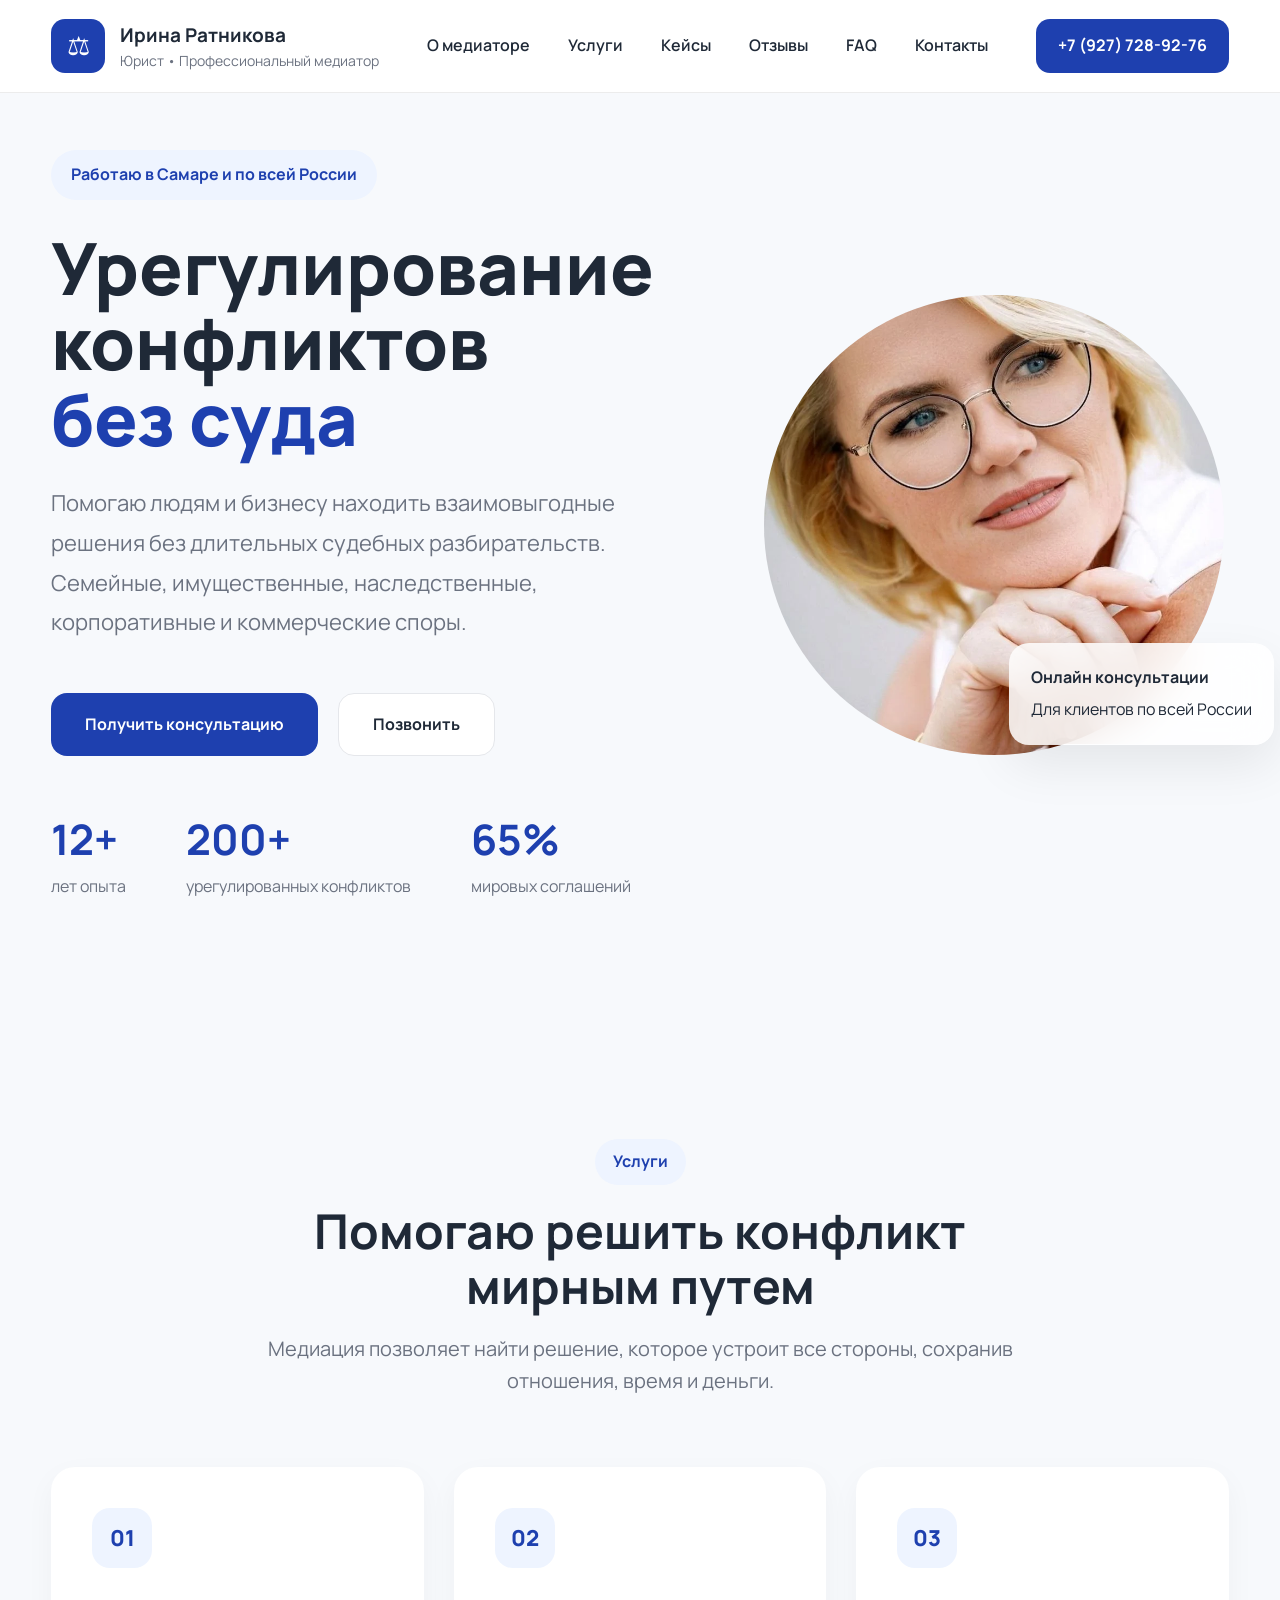
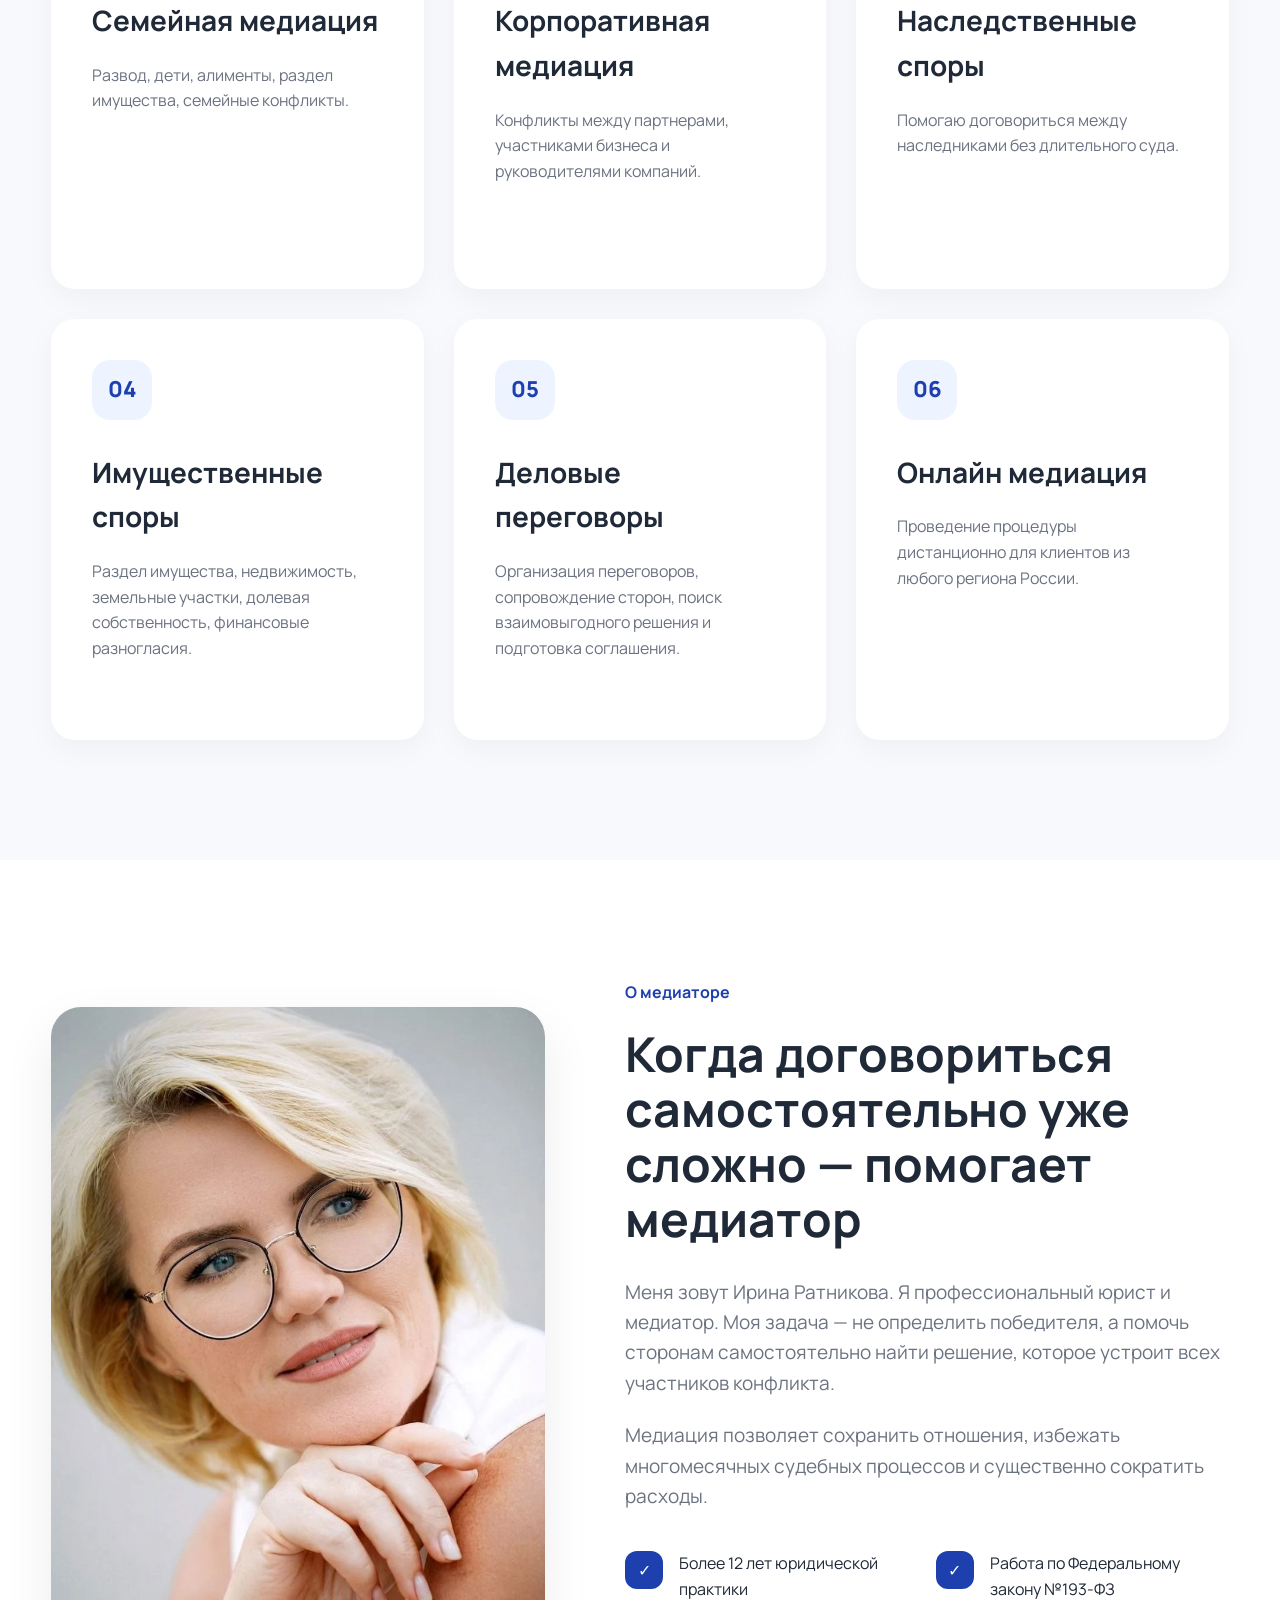
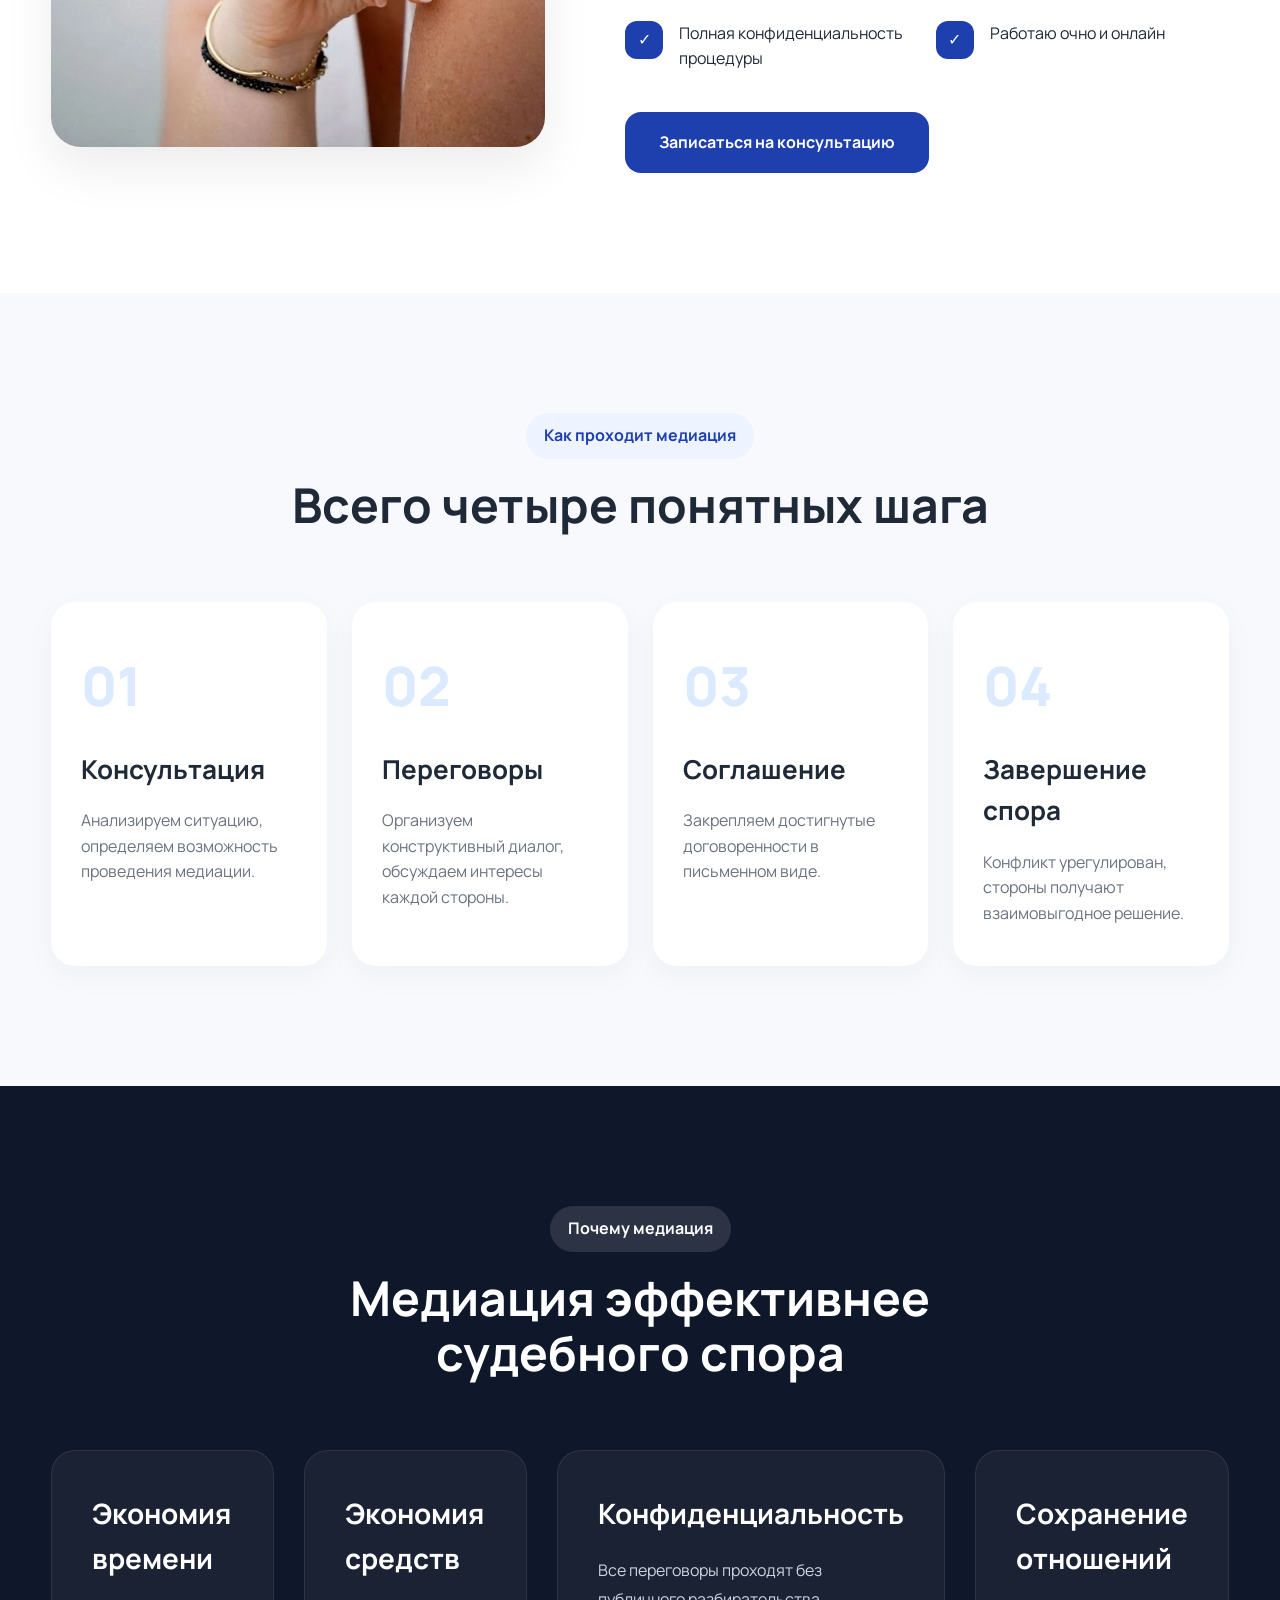
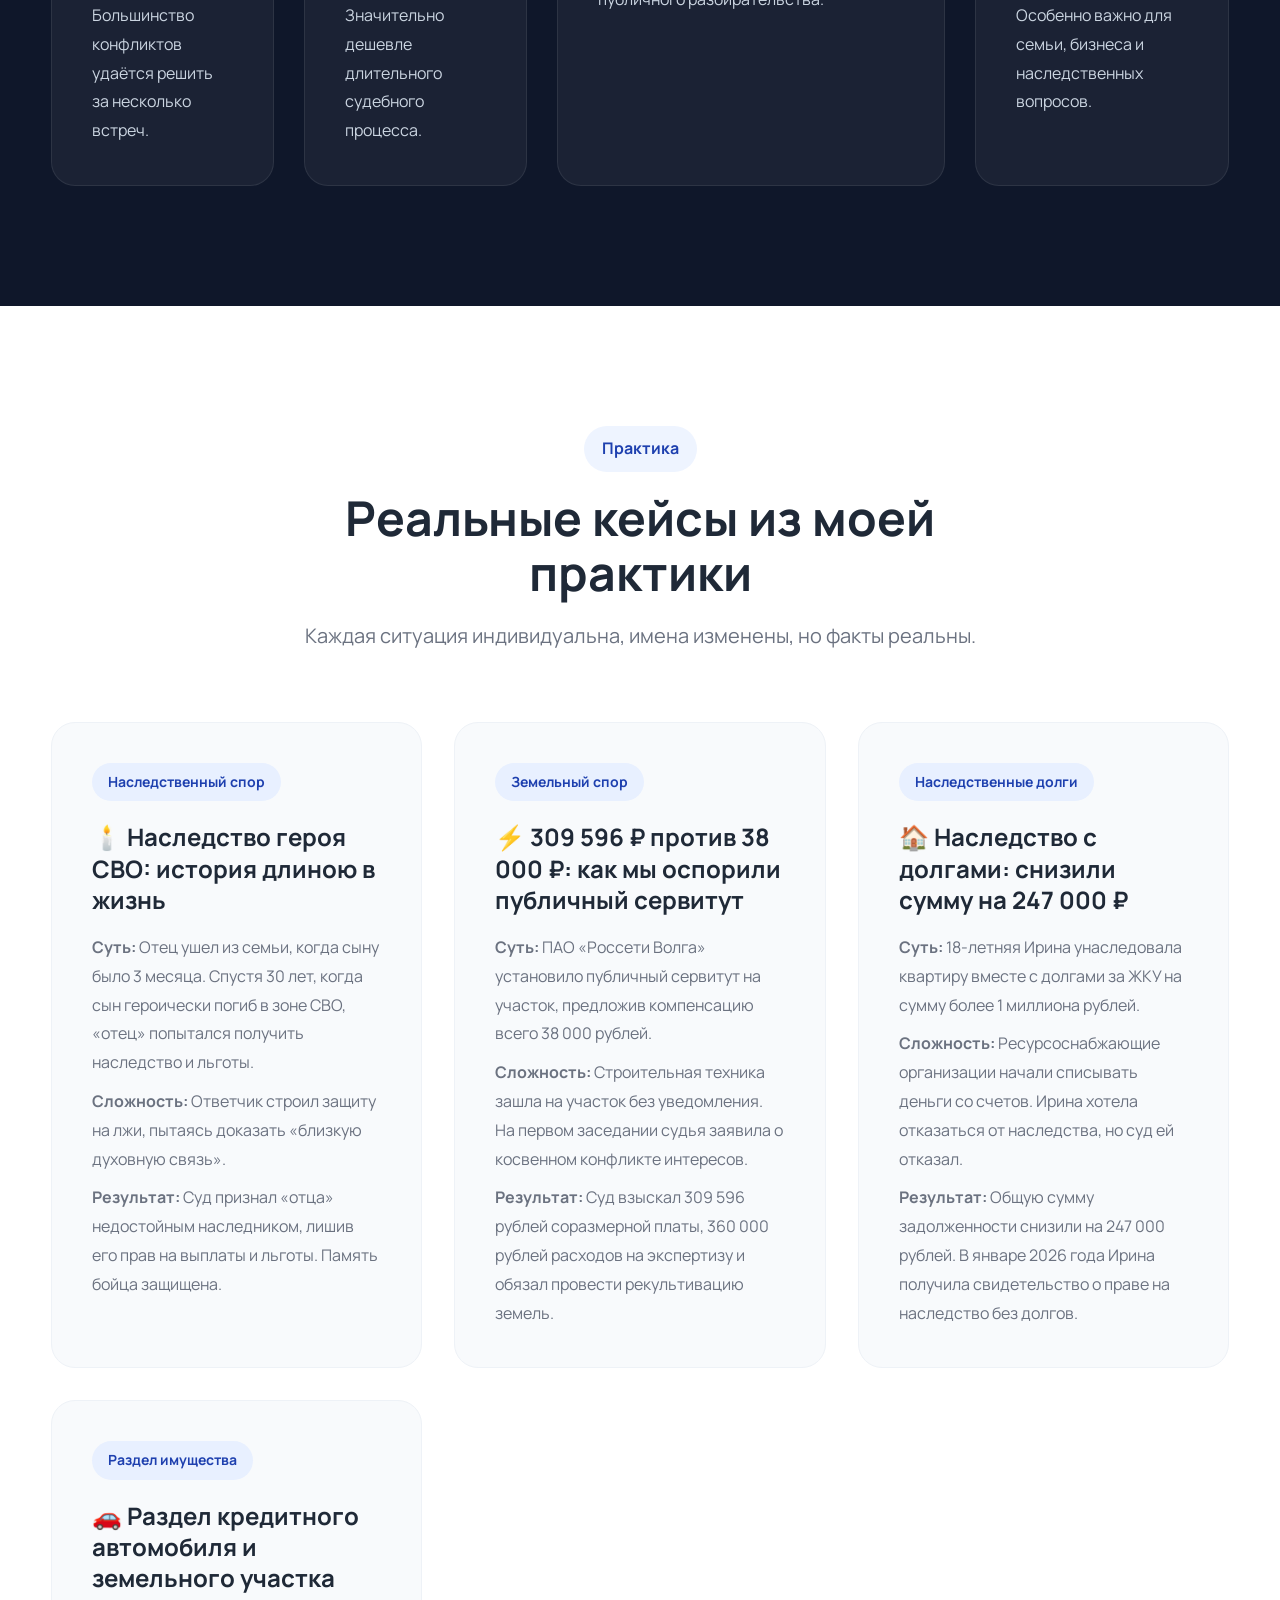
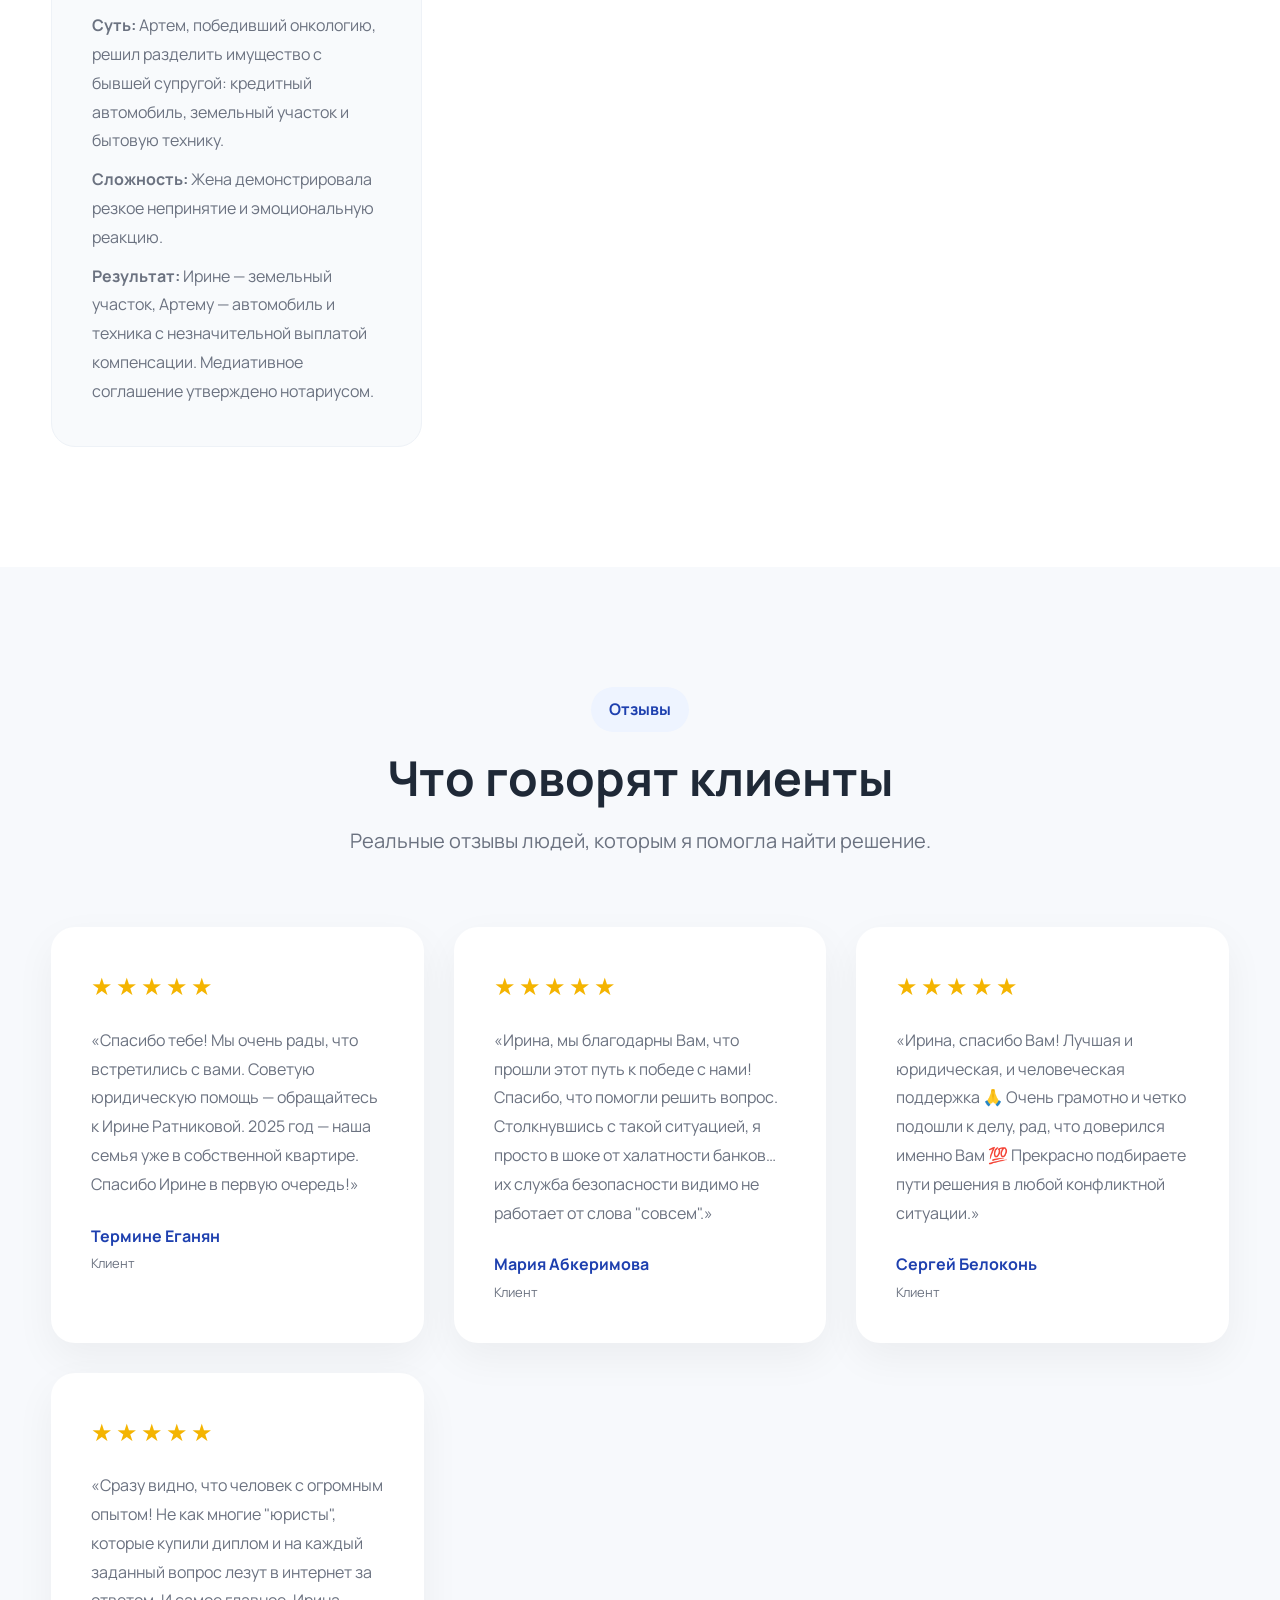
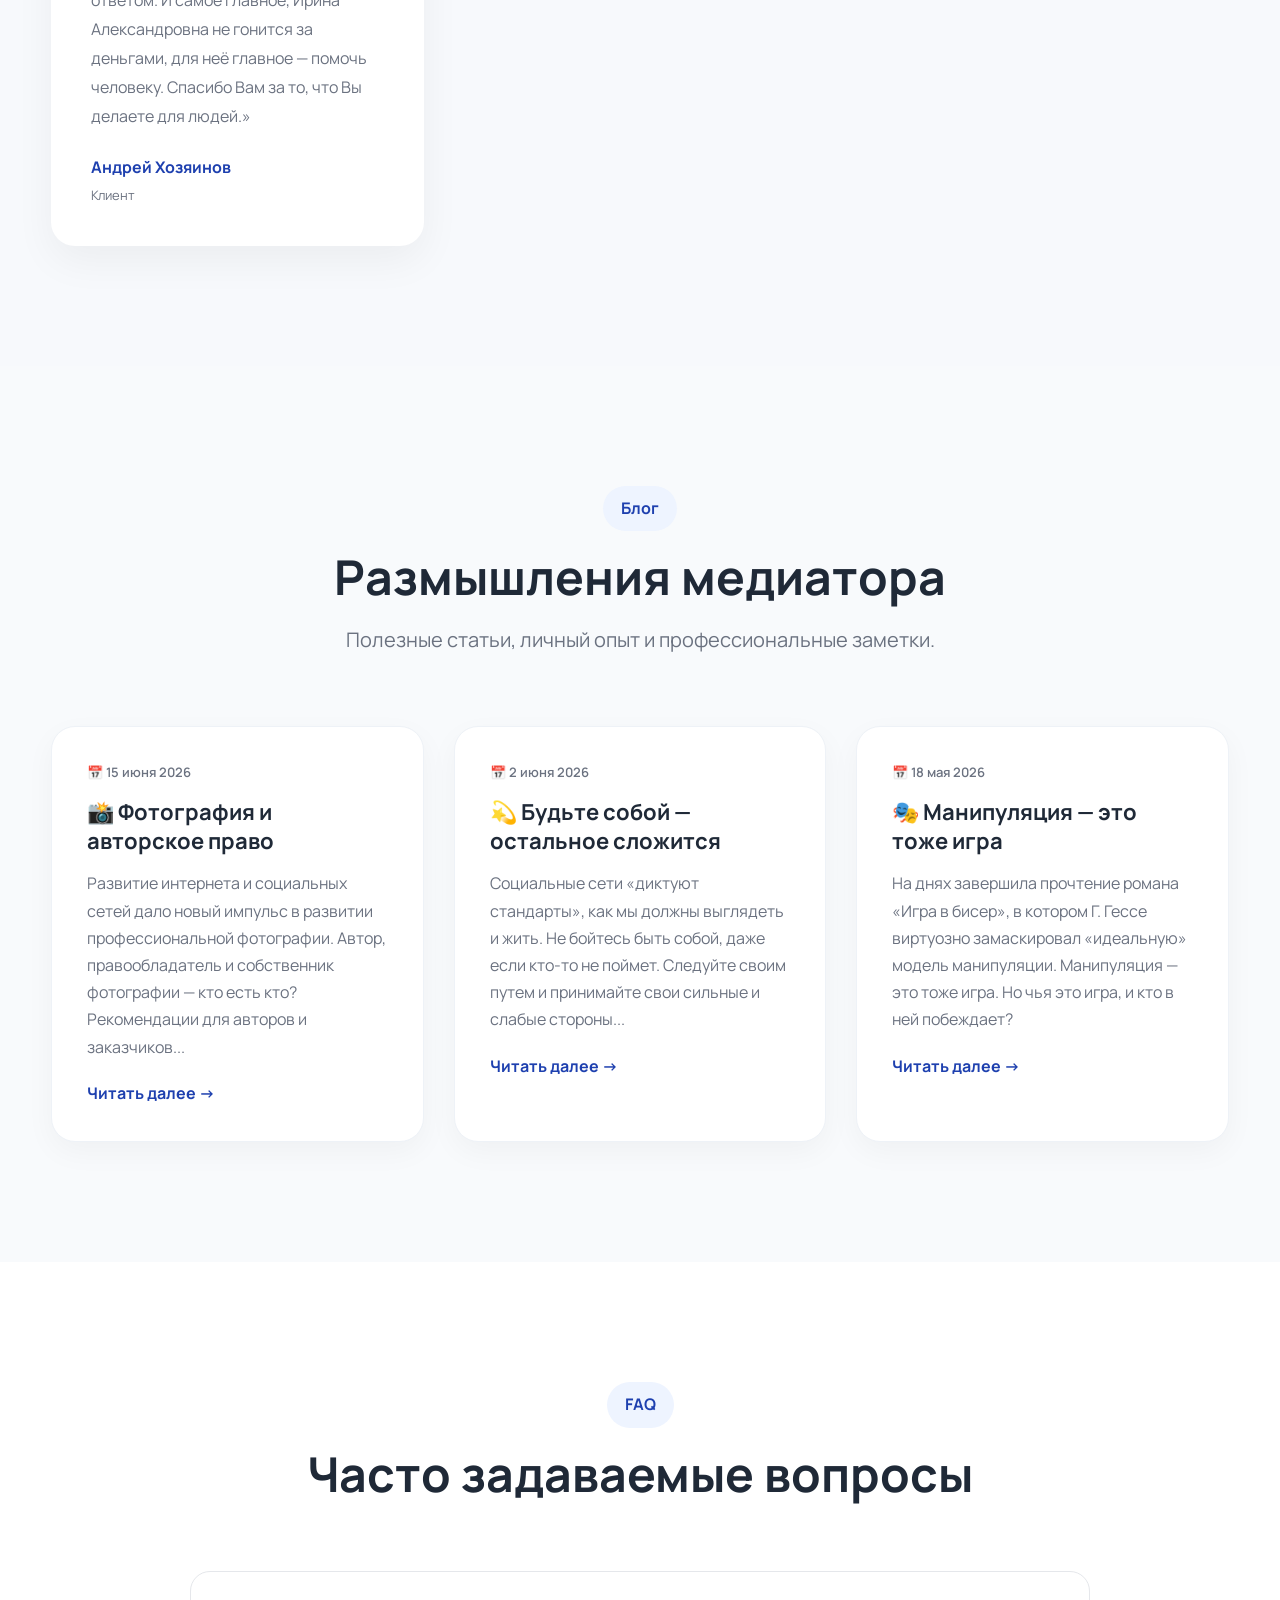
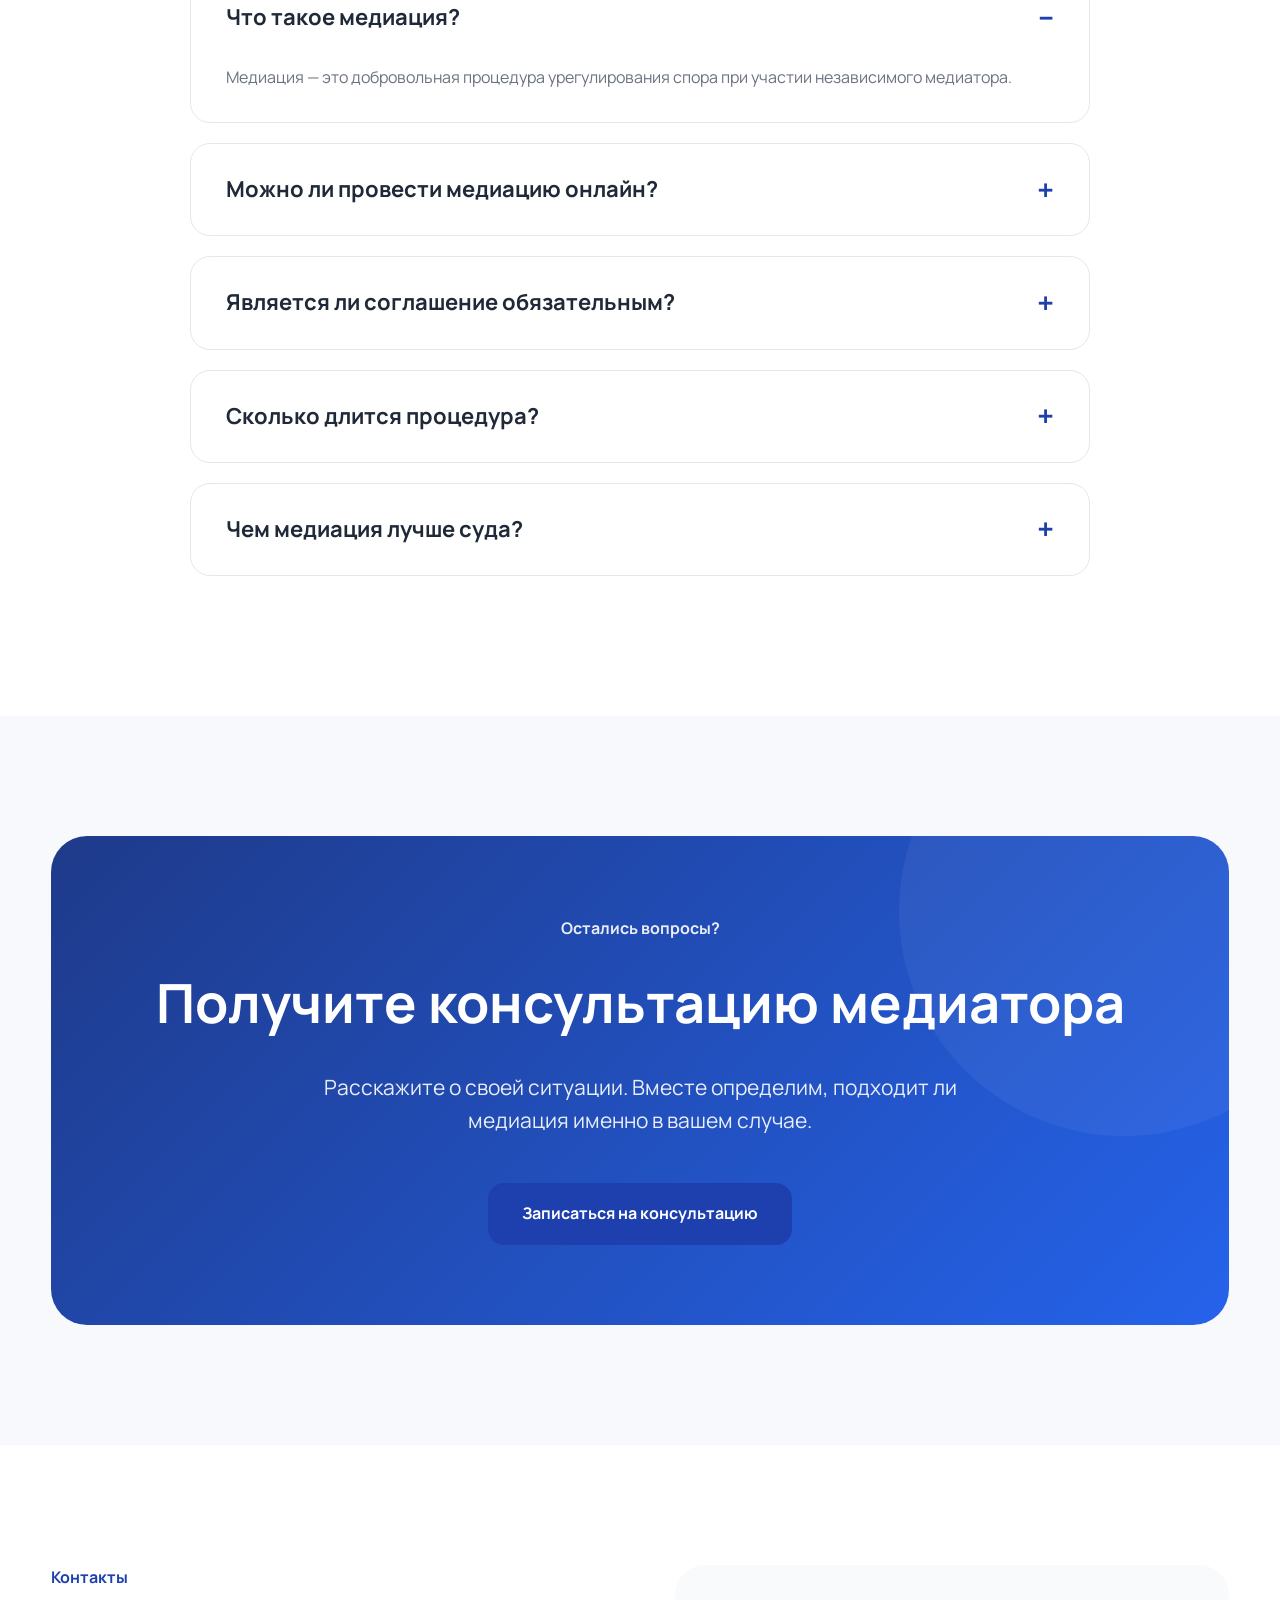
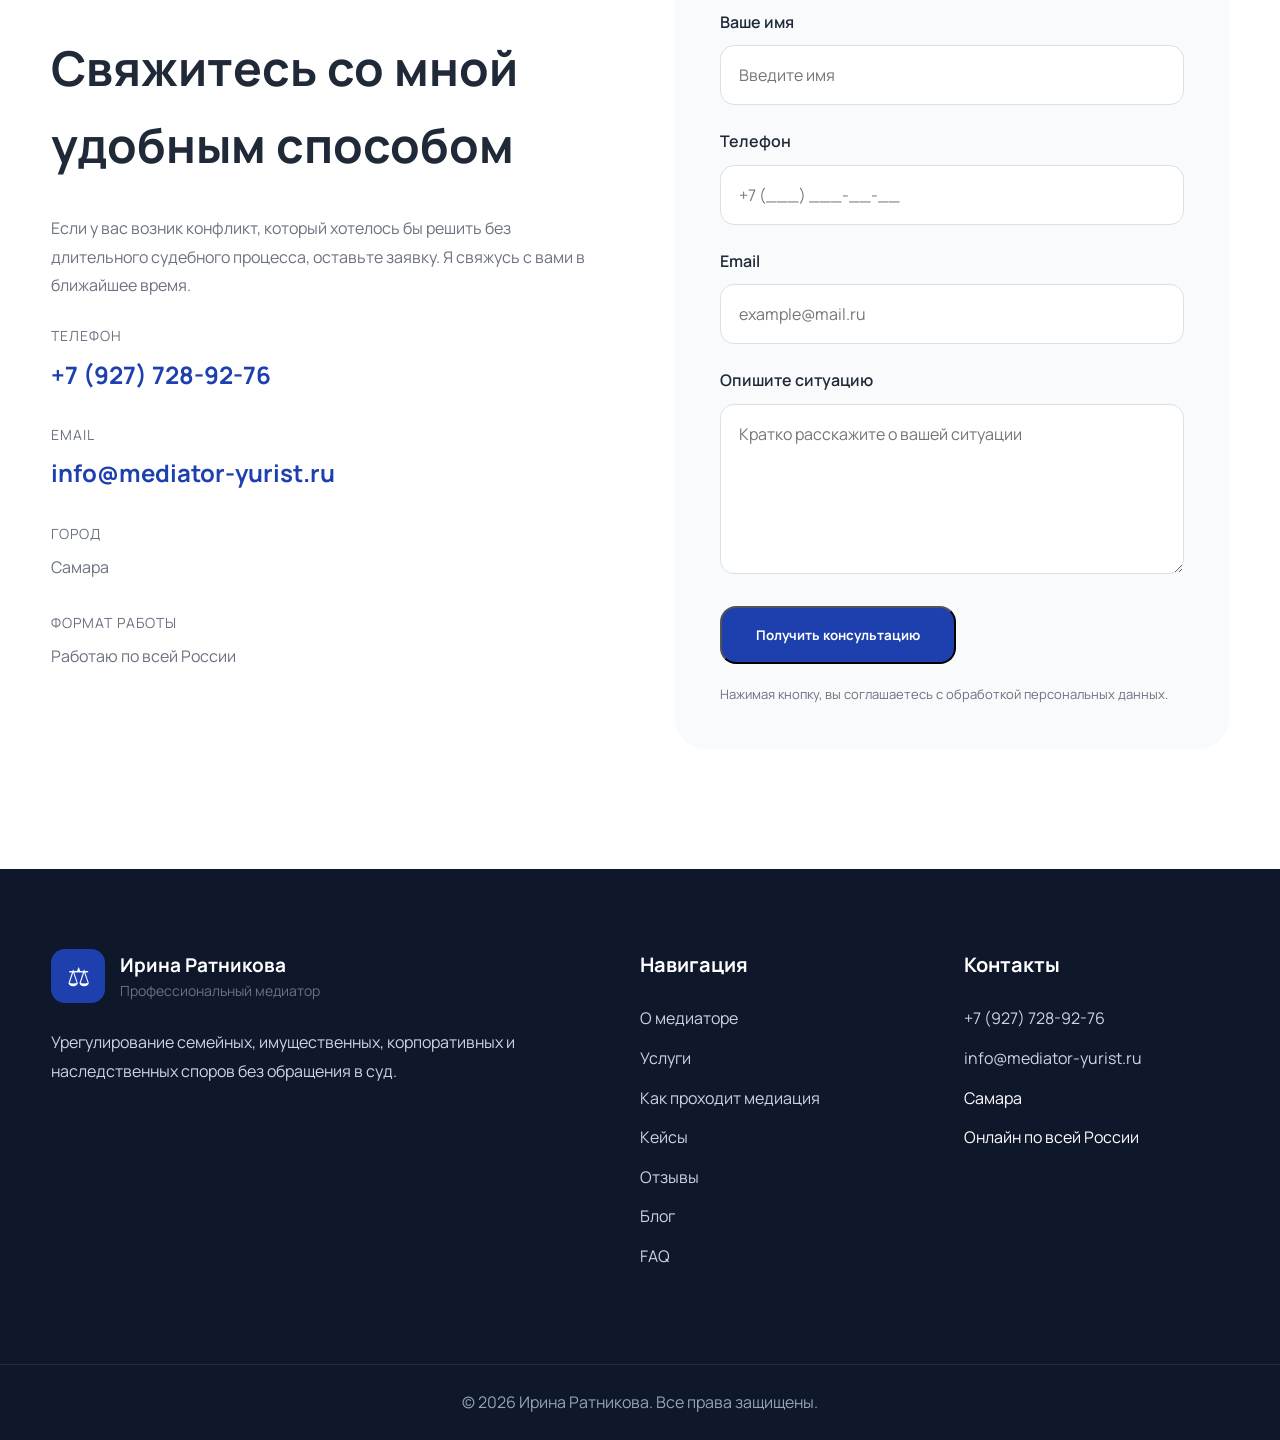
==== commit 2b7c5556: "Актульная версия" ====
--- a/index.html
+++ b/index.html
@@ -12,11 +12,17 @@
         Медиатор в Самаре | Ирина Ратникова | Урегулирование конфликтов без суда
     </title>
 
+    <meta name="geo.position" content="53.195878;50.100202">
+  
+    <meta name="geo.placename" content="Самара">
+  
+    <meta name="geo.region" content="RU-SAM">
+
+
     <meta name="description"
           content="Профессиональный медиатор в Самаре. Семейные, наследственные, корпоративные и имущественные споры. Онлайн по всей России.">
 
-    <meta name="keywords"
-          content="медиатор Самара, юрист медиатор, медиация Самара, семейная медиация, корпоративная медиация">
+    <meta name="keywords" content="медиатор Самара, медиатор в Самаре, услуги медиатора Самара, медиация Самара, юрист-медиатор Самара, семейный медиатор Самара, досудебное урегулирование споров Самара, медиатор Самарская область, медиация Самарская область">
 
     <meta name="theme-color"
           content="#1E3A8A">
@@ -50,8 +56,23 @@
           rel="stylesheet">
 
     <link rel="stylesheet"
-          href="style.css">
-
+          href="style1.css">
+
+    <link rel="alternate" hreflang="ru-sam" href="https://mediator-yurist.ru/" />
+    
+    <link rel="alternate" hreflang="ru-spe" href="https://mediator-yurist.ru/spb/" />
+    
+    <link rel="alternate" hreflang="ru-ta" href="https://mediator-yurist.ru/kazan/" />
+    
+    <link rel="alternate" hreflang="ru-ore" href="https://mediator-yurist.ru/orenburg/" />
+    
+    <link rel="alternate" hreflang="ru-sve" href="https://mediator-yurist.ru/ekaterinburg/" />
+    
+    <link rel="alternate" hreflang="ru-niz" href="https://mediator-yurist.ru/nnovgorod/" />
+    
+    <link rel="alternate" hreflang="x-default" href="https://mediator-yurist.ru/" />
+    
+    <link rel="canonical" href="https://mediator-yurist.ru/">
 </head>
 
 <body>
@@ -60,7 +81,7 @@
 
     <div class="container">
 
-        <a href="/"
+        <a href="https://mediator-yurist.ru"
            class="logo">
 
             <div class="logo-icon">
@@ -128,7 +149,7 @@
 
             <div class="hero-label">
 
-                Работаю в Самаре и дистанционно по всей России
+                Работаю в Самаре и по всей России
 
             </div>
 
@@ -314,11 +335,7 @@
 
                 </p>
 
-                <a href="/family/">
-
-                    Подробнее →
-
-                </a>
+
 
             </article>
 
@@ -344,11 +361,7 @@
 
                 </p>
 
-                <a href="/business/">
-
-                    Подробнее →
-
-                </a>
+  
 
             </article>
 
@@ -374,11 +387,7 @@
 
                 </p>
 
-                <a href="/inheritance/">
-
-                    Подробнее →
-
-                </a>
+         
 
             </article>
 
@@ -406,12 +415,6 @@
 
                 </p>
 
-                <a href="/property/">
-
-                    Подробнее →
-
-                </a>
-
             </article>
 
             <article class="service-card">
@@ -437,11 +440,6 @@
 
                 </p>
 
-                <a href="/negotiation/">
-
-                    Подробнее →
-
-                </a>
 
             </article>
 
@@ -468,11 +466,6 @@
 
                 </p>
 
-                <a href="/online/">
-
-                    Подробнее →
-
-                </a>
 
             </article>
 
@@ -1104,7 +1097,7 @@
 
                 <p>
 
-                    Да.
+                    Да. Можно
                     Онлайн-встречи проводятся
                     по всей России.
 
@@ -1304,7 +1297,7 @@
 
                 <p>
 
-                    Очно и онлайн
+                    Работаю
                     по всей России
 
                 </p>
--- a/style1.css
+++ b/style1.css
@@ -0,0 +1,2138 @@
+/* =====================================================
+   RESET
+===================================================== */
+
+*,
+*::before,
+*::after{
+    margin:0;
+    padding:0;
+    box-sizing:border-box;
+}
+
+html{
+    scroll-behavior:smooth;
+}
+
+body{
+    font-family:"Manrope",sans-serif;
+    background:#F7F9FC;
+    color:#1F2937;
+    line-height:1.6;
+    overflow-x:hidden;
+}
+
+img{
+    display:block;
+    max-width:100%;
+}
+
+a{
+    color:inherit;
+    text-decoration:none;
+}
+
+ul{
+    list-style:none;
+}
+
+button,
+input,
+textarea{
+    font-family:inherit;
+}
+
+.container{
+    width:min(1240px,92%);
+    margin:auto;
+}
+
+/* =====================================================
+   COLORS
+===================================================== */
+
+:root{
+
+    --blue:#1E40AF;
+    --blueDark:#1E3A8A;
+    --gold:#C8A95A;
+
+    --white:#fff;
+
+    --text:#1F2937;
+
+    --gray:#6B7280;
+
+    --border:#E5E7EB;
+
+    --bg:#F7F9FC;
+
+    --shadow:
+    0 20px 50px rgba(0,0,0,.08);
+
+}
+
+/* =====================================================
+   BUTTONS
+===================================================== */
+
+.btn{
+
+    display:inline-flex;
+
+    align-items:center;
+
+    justify-content:center;
+
+    padding:18px 34px;
+
+    border-radius:16px;
+
+    font-weight:700;
+
+    transition:.3s;
+
+}
+
+.btn-primary{
+
+    background:var(--blue);
+
+    color:#fff;
+
+}
+
+.btn-primary:hover{
+
+    transform:translateY(-4px);
+
+    box-shadow:0 20px 45px rgba(37,99,235,.28);
+
+}
+
+.btn-secondary{
+
+    background:white;
+
+    border:1px solid var(--border);
+
+}
+
+.btn-secondary:hover{
+
+    background:#f5f5f5;
+
+}
+
+/* =====================================================
+   HEADER
+===================================================== */
+
+.header{
+
+    position:fixed;
+
+    left:0;
+
+    right:0;
+
+    top:0;
+
+    z-index:1000;
+
+    background:rgba(255,255,255,.94);
+
+    backdrop-filter:blur(18px);
+
+    border-bottom:1px solid #ececec;
+
+}
+
+.header .container{
+
+    height:92px;
+
+    display:flex;
+
+    justify-content:space-between;
+
+    align-items:center;
+
+}
+
+.logo{
+
+    display:flex;
+
+    align-items:center;
+
+    gap:15px;
+
+}
+
+.logo-icon{
+
+    width:54px;
+
+    height:54px;
+
+    border-radius:14px;
+
+    background:var(--blue);
+
+    color:#fff;
+
+    display:flex;
+
+    align-items:center;
+
+    justify-content:center;
+
+    font-size:26px;
+
+}
+
+.logo-text{
+
+    display:flex;
+
+    flex-direction:column;
+
+}
+
+.logo-text strong{
+
+    font-size:19px;
+
+}
+
+.logo-text span{
+
+    color:var(--gray);
+
+    font-size:14px;
+
+}
+
+.menu{
+
+    display:flex;
+
+    gap:38px;
+
+}
+
+.menu a{
+
+    position:relative;
+
+    font-weight:600;
+
+}
+
+.menu a::after{
+
+    content:"";
+
+    position:absolute;
+
+    left:0;
+
+    bottom:-6px;
+
+    width:0;
+
+    height:2px;
+
+    background:var(--blue);
+
+    transition:.3s;
+
+}
+
+.menu a:hover::after{
+
+    width:100%;
+
+}
+
+.phone-button{
+
+    padding:14px 22px;
+
+    border-radius:14px;
+
+    background:var(--blue);
+
+    color:white;
+
+    font-weight:700;
+
+}
+
+.burger{
+
+    display:none;
+
+}
+
+/* =====================================================
+   HERO
+===================================================== */
+
+.hero{
+    position:relative;
+    padding:150px 0 120px;
+    overflow:hidden;
+}
+
+
+
+.hero-grid{
+
+    display:grid;
+
+    grid-template-columns:1.1fr .9fr;
+
+    gap:80px;
+
+    align-items:center;
+
+}
+
+.hero-label{
+
+    display:inline-block;
+
+    padding:12px 20px;
+
+    border-radius:40px;
+
+    background:#EEF4FF;
+
+    color:var(--blue);
+
+    font-weight:700;
+
+    margin-bottom:30px;
+
+}
+
+.hero h1{
+
+    font-size:72px;
+
+    line-height:1.05;
+
+    font-weight:800;
+
+    margin-bottom:28px;
+
+}
+
+.hero h1 span{
+
+    color:var(--blue);
+
+    display:block;
+
+}
+
+.hero-description{
+
+    max-width:650px;
+
+    color:var(--gray);
+
+    font-size:22px;
+
+    line-height:1.8;
+
+}
+
+.hero-buttons{
+
+    display:flex;
+
+    gap:20px;
+
+    margin:50px 0;
+
+}
+
+.hero-stats{
+
+    display:flex;
+
+    gap:60px;
+
+}
+
+.stat strong{
+
+    display:block;
+
+    font-size:42px;
+
+    color:var(--blue);
+
+}
+
+.stat span{
+
+    color:var(--gray);
+
+}
+
+.hero-image{
+
+    position:relative;
+
+    width:520px;
+
+    height:520px;
+
+}
+
+/* =====================================================
+   FIX: КРУГЛАЯ ФОТОГРАФИЯ В HERO
+===================================================== */
+.hero-image img{
+
+    position:absolute;
+
+    width:460px;
+
+    height:460px;
+
+    left:30px;
+
+    top:30px;
+
+    z-index:2;
+
+    border-radius:50%;
+
+    object-fit:cover;
+
+    display:block;
+
+}
+
+.hero-card{
+
+    position:absolute;
+
+    right:-20px;
+
+    bottom:40px;
+
+    z-index:5;
+
+    background:rgba(255,255,255,.85);
+
+    backdrop-filter:blur(20px);
+
+    padding:22px;
+
+    border-radius:20px;
+
+    box-shadow:var(--shadow);
+
+}
+
+.hero-card strong{
+
+    display:block;
+
+    margin-bottom:6px;
+
+}
+
+/* =====================================================
+   SECTION TITLE
+===================================================== */
+
+.section-title{
+
+    text-align:center;
+
+    max-width:760px;
+
+    margin:0 auto 70px;
+
+}
+
+.section-title span{
+
+    display:inline-block;
+
+    padding:10px 18px;
+
+    border-radius:30px;
+
+    background:#EEF4FF;
+
+    color:var(--blue);
+
+    font-weight:700;
+
+    margin-bottom:18px;
+
+}
+
+.section-title h2{
+
+    font-size:48px;
+
+    line-height:1.15;
+
+    margin-bottom:20px;
+
+}
+
+.section-title p{
+
+    color:var(--gray);
+
+    font-size:20px;
+
+}
+
+/* =====================================================
+   SERVICES
+===================================================== */
+
+.services{
+
+    padding:120px 0;
+
+}
+
+.services-grid{
+
+    display:grid;
+
+    grid-template-columns:repeat(3,1fr);
+
+    gap:30px;
+
+}
+
+.service-card{
+
+    background:#fff;
+
+    border-radius:24px;
+
+    padding:40px;
+
+    transition:.35s;
+
+    box-shadow:0 10px 30px rgba(0,0,0,.04);
+
+    border:1px solid transparent;
+
+}
+
+.service-card:hover{
+
+    transform:translateY(-12px);
+
+    border-color:#dbeafe;
+
+    box-shadow:0 25px 60px rgba(37,99,235,.12);
+
+}
+
+.service-number{
+
+    width:60px;
+
+    height:60px;
+
+    border-radius:18px;
+
+    background:#EEF4FF;
+
+    color:var(--blue);
+
+    display:flex;
+
+    align-items:center;
+
+    justify-content:center;
+
+    font-weight:800;
+
+    font-size:22px;
+
+    margin-bottom:30px;
+
+}
+
+.service-card h3{
+
+    font-size:28px;
+
+    margin-bottom:20px;
+
+}
+
+.service-card p{
+
+    color:var(--gray);
+
+    margin-bottom:30px;
+
+    min-height:110px;
+
+}
+
+.service-card a{
+
+    color:var(--blue);
+
+    font-weight:700;
+
+}
+
+/* =====================================================
+   ABOUT
+===================================================== */
+
+.about{
+
+    padding:120px 0;
+
+    background:white;
+
+}
+
+.about-grid{
+
+    display:grid;
+
+    grid-template-columns:.9fr 1.1fr;
+
+    gap:80px;
+
+    align-items:center;
+
+}
+
+.about-image img{
+
+    border-radius:30px;
+
+    box-shadow:var(--shadow);
+
+}
+
+.section-label{
+
+    display:inline-block;
+
+    color:var(--blue);
+
+    font-weight:700;
+
+    margin-bottom:20px;
+
+}
+
+.about h2{
+
+    font-size:48px;
+
+    line-height:1.15;
+
+    margin-bottom:30px;
+
+}
+
+.about p{
+
+    color:var(--gray);
+
+    font-size:19px;
+
+    margin-bottom:22px;
+
+}
+
+.about-features{
+
+    display:grid;
+
+    grid-template-columns:repeat(2,1fr);
+
+    gap:18px;
+
+    margin:40px 0;
+
+}
+
+.feature{
+
+    display:flex;
+
+    gap:16px;
+
+    align-items:flex-start;
+
+}
+
+.feature-icon{
+
+    width:38px;
+
+    height:38px;
+
+    border-radius:12px;
+
+    background:var(--blue);
+
+    color:white;
+
+    display:flex;
+
+    align-items:center;
+
+    justify-content:center;
+
+    flex-shrink:0;
+
+}
+
+/* =====================================================
+   PROCESS
+===================================================== */
+
+.process{
+
+    padding:120px 0;
+
+}
+
+.process-grid{
+
+    display:grid;
+
+    grid-template-columns:repeat(4,1fr);
+
+    gap:25px;
+
+}
+
+.process-item{
+
+    background:white;
+
+    border-radius:24px;
+
+    padding:40px 30px;
+
+    box-shadow:0 10px 30px rgba(0,0,0,.04);
+
+    position:relative;
+
+}
+
+.process-number{
+
+    font-size:54px;
+
+    font-weight:800;
+
+    color:#dbeafe;
+
+    margin-bottom:20px;
+
+}
+
+.process-item h3{
+
+    font-size:26px;
+
+    margin-bottom:18px;
+
+}
+
+.process-item p{
+
+    color:var(--gray);
+
+}
+
+/* =====================================================
+   BENEFITS
+===================================================== */
+
+.benefits{
+
+    padding:120px 0;
+
+    background:#0F172A;
+
+    color:white;
+
+}
+
+.benefits .section-title span{
+
+    background:rgba(255,255,255,.12);
+
+    color:white;
+
+}
+
+.benefits .section-title h2{
+
+    color:white;
+
+}
+
+.benefits-grid{
+
+    display:grid;
+
+    grid-template-columns:repeat(4,1fr);
+
+    gap:30px;
+
+}
+
+.benefit-card{
+
+    padding:40px;
+
+    border-radius:24px;
+
+    background:rgba(255,255,255,.05);
+
+    border:1px solid rgba(255,255,255,.08);
+
+    transition:.3s;
+
+}
+
+.benefit-card:hover{
+
+    transform:translateY(-8px);
+
+    background:rgba(255,255,255,.08);
+
+}
+
+.benefit-card h3{
+
+    font-size:28px;
+
+    margin-bottom:20px;
+
+}
+
+.benefit-card p{
+
+    color:#CBD5E1;
+
+    line-height:1.8;
+
+}
+
+/* =====================================================
+   CASES
+===================================================== */
+
+.cases{
+
+    padding:120px 0;
+
+    background:#ffffff;
+
+}
+
+.cases-grid{
+
+    display:grid;
+
+    grid-template-columns:repeat(3,1fr);
+
+    gap:32px;
+
+}
+
+.case-card{
+
+    background:#F8FAFC;
+
+    border-radius:24px;
+
+    padding:40px;
+
+    transition:.35s;
+
+    border:1px solid #EEF2F7;
+
+}
+
+.case-card:hover{
+
+    transform:translateY(-10px);
+
+    box-shadow:0 25px 60px rgba(0,0,0,.08);
+
+}
+
+.case-category{
+
+    display:inline-block;
+
+    padding:8px 16px;
+
+    border-radius:30px;
+
+    background:#E8F0FF;
+
+    color:var(--blue);
+
+    font-size:14px;
+
+    font-weight:700;
+
+    margin-bottom:20px;
+
+}
+
+.case-card h3{
+
+    font-size:24px;
+
+    margin-bottom:18px;
+
+    line-height:1.3;
+
+}
+
+.case-card p{
+
+    color:var(--gray);
+
+    line-height:1.8;
+
+    margin-bottom:10px;
+
+}
+
+.case-card p:last-of-type{
+    margin-bottom:0;
+}
+
+/* =====================================================
+   REVIEWS
+===================================================== */
+
+.reviews{
+
+    padding:120px 0;
+
+    background:var(--bg);
+
+}
+
+.reviews-grid{
+
+    display:grid;
+
+    grid-template-columns:repeat(3,1fr);
+
+    gap:30px;
+
+}
+
+.review-card{
+
+    background:#fff;
+
+    border-radius:24px;
+
+    padding:40px;
+
+    box-shadow:0 15px 40px rgba(0,0,0,.05);
+
+}
+
+.review-stars{
+
+    color:#F4B400;
+
+    font-size:24px;
+
+    margin-bottom:20px;
+
+    letter-spacing:3px;
+
+}
+
+.review-card p{
+
+    color:var(--gray);
+
+    line-height:1.8;
+
+    margin-bottom:25px;
+
+}
+
+.review-card strong{
+
+    color:var(--blue);
+
+}
+
+.review-type{
+    display:block;
+    font-size:13px;
+    color:#6B7280;
+    margin-top:4px;
+    font-weight:400;
+}
+
+/* =====================================================
+   BLOG
+===================================================== */
+
+.blog{
+    padding:120px 0;
+    background:#F8FAFC;
+}
+
+.blog-grid{
+    display:grid;
+    grid-template-columns:repeat(3,1fr);
+    gap:30px;
+}
+
+.blog-card{
+    background:#ffffff;
+    border-radius:24px;
+    padding:35px;
+    box-shadow:0 10px 30px rgba(0,0,0,.04);
+    transition:.35s;
+    border:1px solid #EEF2F7;
+}
+
+.blog-card:hover{
+    transform:translateY(-8px);
+    box-shadow:0 20px 50px rgba(0,0,0,.08);
+}
+
+.blog-date{
+    font-size:13px;
+    color:#6B7280;
+    margin-bottom:15px;
+    font-weight:600;
+}
+
+.blog-card h3{
+    font-size:22px;
+    margin-bottom:15px;
+    line-height:1.3;
+}
+
+.blog-card p{
+    color:#6B7280;
+    line-height:1.7;
+    margin-bottom:20px;
+}
+
+.blog-link{
+    color:#1E40AF;
+    font-weight:700;
+    transition:.3s;
+}
+
+.blog-link:hover{
+    color:#1E3A8A;
+}
+
+/* =====================================================
+   FAQ
+===================================================== */
+
+.faq{
+
+    padding:120px 0;
+
+    background:white;
+
+}
+
+.faq-list{
+
+    max-width:900px;
+
+    margin:auto;
+
+}
+
+.faq-item{
+
+    margin-bottom:20px;
+
+    background:#fff;
+
+    border-radius:20px;
+
+    border:1px solid #E5E7EB;
+
+    overflow:hidden;
+
+}
+
+.faq-item summary{
+
+    cursor:pointer;
+
+    list-style:none;
+
+    padding:28px 35px;
+
+    font-size:22px;
+
+    font-weight:700;
+
+    position:relative;
+
+}
+
+.faq-item summary::-webkit-details-marker{
+
+    display:none;
+
+}
+
+.faq-item summary::after{
+
+    content:"+";
+
+    position:absolute;
+
+    right:35px;
+
+    top:50%;
+
+    transform:translateY(-50%);
+
+    font-size:30px;
+
+    color:var(--blue);
+
+}
+
+.faq-item[open] summary::after{
+
+    content:"−";
+
+}
+
+.faq-item p{
+
+    padding:0 35px 30px;
+
+    color:var(--gray);
+
+    line-height:1.8;
+
+}
+
+/* =====================================================
+   CTA
+===================================================== */
+
+.cta{
+
+    padding:120px 0;
+
+}
+
+.cta-box{
+
+    background:linear-gradient(135deg,#1E3A8A,#2563EB);
+
+    color:white;
+
+    border-radius:36px;
+
+    text-align:center;
+
+    padding:80px 60px;
+
+    overflow:hidden;
+
+    position:relative;
+
+}
+
+.cta-box::before{
+
+    content:"";
+
+    position:absolute;
+
+    width:450px;
+
+    height:450px;
+
+    border-radius:50%;
+
+    background:rgba(255,255,255,.05);
+
+    right:-120px;
+
+    top:-150px;
+
+}
+
+.cta-box span{
+
+    display:inline-block;
+
+    margin-bottom:18px;
+
+    font-weight:700;
+
+    opacity:.9;
+
+}
+
+.cta-box h2{
+
+    font-size:54px;
+
+    margin-bottom:25px;
+
+}
+
+.cta-box p{
+
+    max-width:700px;
+
+    margin:0 auto 45px;
+
+    font-size:21px;
+
+    opacity:.9;
+
+}
+
+/* =====================================================
+   CONTACTS
+===================================================== */
+
+.contacts{
+
+    padding:120px 0;
+
+    background:#fff;
+
+}
+
+.contacts-grid{
+
+    display:grid;
+
+    grid-template-columns:1fr 1fr;
+
+    gap:70px;
+
+}
+
+.contacts-info h2{
+
+    font-size:48px;
+
+    margin:20px 0 30px;
+
+}
+
+.contacts-info p{
+
+    color:var(--gray);
+
+    margin-bottom:25px;
+
+    line-height:1.8;
+
+}
+
+.contact-item{
+
+    margin-bottom:30px;
+
+}
+
+.contact-title{
+
+    color:var(--gray);
+
+    font-size:14px;
+
+    text-transform:uppercase;
+
+    letter-spacing:1px;
+
+    margin-bottom:8px;
+
+}
+
+.contact-item a{
+
+    font-size:24px;
+
+    font-weight:700;
+
+    color:var(--blue);
+
+}
+
+.contacts-form{
+
+    background:#F8FAFC;
+
+    padding:45px;
+
+    border-radius:30px;
+
+}
+
+.form-group{
+
+    margin-bottom:24px;
+
+}
+
+.form-group label{
+
+    display:block;
+
+    margin-bottom:10px;
+
+    font-weight:600;
+
+}
+
+.form-group input,
+.form-group textarea{
+
+    width:100%;
+
+    border:1px solid #D9E1EA;
+
+    border-radius:14px;
+
+    padding:18px;
+
+    font-size:16px;
+
+    background:white;
+
+    transition:.25s;
+
+}
+
+.form-group input:focus,
+.form-group textarea:focus{
+
+    outline:none;
+
+    border-color:var(--blue);
+
+}
+
+.contacts-form small{
+
+    display:block;
+
+    margin-top:20px;
+
+    color:#6B7280;
+
+    font-size:13px;
+
+    line-height:1.6;
+
+}
+
+/* =====================================================
+   FOOTER
+===================================================== */
+
+.footer{
+
+    background:#0F172A;
+
+    color:white;
+
+}
+
+.footer-grid{
+
+    display:grid;
+
+    grid-template-columns:2fr 1fr 1fr;
+
+    gap:60px;
+
+    padding:80px 0;
+
+}
+
+.footer h4{
+
+    margin-bottom:25px;
+
+    font-size:20px;
+
+}
+
+.footer ul li{
+
+    margin-bottom:14px;
+
+}
+
+.footer a{
+
+    color:#CBD5E1;
+
+    transition:.3s;
+
+}
+
+.footer a:hover{
+
+    color:white;
+
+}
+
+.footer-about p{
+
+    margin-top:25px;
+
+    color:#CBD5E1;
+
+    line-height:1.8;
+
+}
+
+.footer-bottom{
+
+    border-top:1px solid rgba(255,255,255,.08);
+
+    padding:25px 0;
+
+    text-align:center;
+
+    color:#94A3B8;
+
+}
+
+/* =====================================================
+   ANIMATIONS
+===================================================== */
+
+.fade-up{
+
+    opacity:0;
+
+    transform:translateY(40px);
+
+    transition:.8s ease;
+
+}
+
+.fade-up.show{
+
+    opacity:1;
+
+    transform:translateY(0);
+
+}
+
+.fade-left{
+
+    opacity:0;
+
+    transform:translateX(-40px);
+
+    transition:.8s ease;
+
+}
+
+.fade-left.show{
+
+    opacity:1;
+
+    transform:none;
+
+}
+
+.fade-right{
+
+    opacity:0;
+
+    transform:translateX(40px);
+
+    transition:.8s ease;
+
+}
+
+.fade-right.show{
+
+    opacity:1;
+
+    transform:none;
+
+}
+
+.scale{
+
+    opacity:0;
+
+    transform:scale(.92);
+
+    transition:.6s ease;
+
+}
+
+.scale.show{
+
+    opacity:1;
+
+    transform:scale(1);
+
+}
+
+/* =====================================================
+   HOVER EFFECTS
+===================================================== */
+
+.service-card,
+.case-card,
+.review-card,
+.benefit-card,
+.process-item,
+.blog-card{
+
+    transition:
+    transform .35s,
+    box-shadow .35s,
+    border-color .35s;
+
+}
+
+/* =====================================================
+   MOBILE MENU
+===================================================== */
+
+.burger{
+
+    width:46px;
+
+    height:46px;
+
+    border:none;
+
+    background:none;
+
+    cursor:pointer;
+
+    display:none;
+
+    flex-direction:column;
+
+    justify-content:center;
+
+    gap:6px;
+
+}
+
+.burger span{
+
+    width:28px;
+
+    height:3px;
+
+    background:#111827;
+
+    border-radius:10px;
+
+    transition:.3s;
+
+}
+
+.burger.active span:nth-child(1){
+
+    transform:rotate(45deg) translateY(7px);
+
+}
+
+.burger.active span:nth-child(2){
+
+    opacity:0;
+
+}
+
+.burger.active span:nth-child(3){
+
+    transform:rotate(-45deg) translateY(-7px);
+
+}
+
+/* =====================================================
+   BACK TO TOP
+===================================================== */
+
+.back-to-top{
+
+    position:fixed;
+    right:30px;
+    bottom:30px;
+
+    width:54px;
+    height:54px;
+
+    border:none;
+    border-radius:50%;
+
+    background:#1E40AF;
+    color:#fff;
+
+    font-size:24px;
+
+    cursor:pointer;
+
+    opacity:0;
+    visibility:hidden;
+
+    transition:.3s;
+
+    box-shadow:0 15px 35px rgba(0,0,0,.2);
+
+    z-index:999;
+
+}
+
+.back-to-top.show{
+
+    opacity:1;
+    visibility:visible;
+
+}
+
+.back-to-top:hover{
+
+    transform:translateY(-4px);
+
+}
+
+/* =====================================================
+   NOTIFICATION
+===================================================== */
+
+.notification{
+
+    position:fixed;
+
+    top:30px;
+    right:30px;
+
+    padding:18px 24px;
+
+    border-radius:14px;
+
+    color:#fff;
+
+    font-weight:600;
+
+    opacity:0;
+
+    transform:translateX(50px);
+
+    transition:.35s;
+
+    z-index:9999;
+
+}
+
+.notification.show{
+
+    opacity:1;
+
+    transform:translateX(0);
+
+}
+
+.notification.success{
+
+    background:#16A34A;
+
+}
+
+.notification.error{
+
+    background:#DC2626;
+
+}
+
+/* =====================================================
+   MEDIA QUERIES
+===================================================== */
+
+/* 1200px */
+@media(max-width:1200px){
+
+    .hero h1{ font-size:58px; }
+    .hero-grid{ gap:50px; }
+    .services-grid{ grid-template-columns:repeat(2,1fr); }
+    .process-grid{ grid-template-columns:repeat(2,1fr); }
+    .benefits-grid{ grid-template-columns:repeat(2,1fr); }
+    .cases-grid{ grid-template-columns:repeat(2,1fr); }
+    .reviews-grid{ grid-template-columns:repeat(2,1fr); }
+    .blog-grid{ grid-template-columns:repeat(2,1fr); }
+    .footer-grid{ grid-template-columns:1fr 1fr; }
+
+}
+
+/* 992px */
+@media(max-width:992px){
+
+    .menu{
+        display:none;
+        position:absolute;
+        left:20px;
+        right:20px;
+        top:92px;
+        background:white;
+        border-radius:20px;
+        padding:25px;
+        box-shadow:0 25px 60px rgba(0,0,0,.1);
+        flex-direction:column;
+        gap:20px;
+    }
+
+    .menu.active{ display:flex; }
+    .phone-button{ display:none; }
+    .burger{ display:flex; }
+
+    .hero-grid,
+    .about-grid,
+    .contacts-grid{
+        grid-template-columns:1fr;
+    }
+
+    .hero{
+        padding-top:150px;
+        text-align:center;
+    }
+
+    .hero-description{ margin:auto; }
+    .hero-buttons{ justify-content:center; }
+    .hero-stats{ justify-content:center; flex-wrap:wrap; }
+    .hero-image{ margin-top:60px; }
+    .about{ text-align:center; }
+    .about-features{ grid-template-columns:1fr; }
+
+}
+
+/* 768px */
+@media(max-width:768px){
+
+    .section-title h2{ font-size:36px; }
+    .hero h1{ font-size:46px; }
+    .hero-description{ font-size:18px; }
+    .hero-buttons{ flex-direction:column; }
+    .hero-buttons .btn{ width:100%; }
+
+    .services-grid,
+    .process-grid,
+    .benefits-grid,
+    .cases-grid,
+    .reviews-grid,
+    .blog-grid{
+        grid-template-columns:1fr;
+    }
+
+    .cta-box{ padding:60px 30px; }
+    .cta-box h2{ font-size:38px; }
+    .contacts-form{ padding:30px; }
+    .footer-grid{ grid-template-columns:1fr; gap:40px; }
+
+}
+
+/* =====================================================
+   НОВЫЕ УЛУЧШЕННЫЕ МЕДИА-ЗАПРОСЫ ДЛЯ СМАРТФОНОВ
+   ===================================================== */
+
+/* 576px - основные смартфоны */
+@media(max-width:576px){
+
+    /* Шапка */
+    .header .container{ height:78px; }
+    .logo-text span{ display:none; }
+    .logo-icon{ width:44px; height:44px; font-size:20px; }
+    .logo-text strong{ font-size:16px; }
+
+    /* Hero - полная перестройка */
+    .hero{
+        padding:130px 0 60px;
+    }
+
+    .hero h1{ 
+        font-size:34px; 
+        line-height:1.15;
+    }
+    
+    .hero h1 span{
+        display:inline;
+    }
+
+    .hero-description{ 
+        font-size:16px; 
+        line-height:1.7;
+    }
+
+    .hero-label{
+        font-size:13px;
+        padding:8px 16px;
+        margin-bottom:20px;
+    }
+
+    .hero-buttons{
+        flex-direction:column;
+        gap:12px;
+        margin:30px 0;
+    }
+
+    .hero-buttons .btn{
+        width:100%;
+        padding:16px 24px;
+        font-size:15px;
+    }
+
+    /* Статистика — компактно в ряд */
+    .hero-stats{ 
+        gap:16px;
+        justify-content:space-around;
+        flex-wrap:nowrap;
+    }
+
+    .stat strong{ 
+        font-size:28px; 
+    }
+
+    .stat span{ 
+        font-size:13px; 
+    }
+
+    /* Изображение — круглое, но меньше */
+    .hero-image{
+        width:300px;
+        height:300px;
+        margin:30px auto 0;
+    }
+
+    .hero-image img{
+        width:260px;
+        height:260px;
+        left:20px;
+        top:20px;
+        border-radius:50%;
+        object-fit:cover;
+    }
+
+    /* Карточка поверх фото */
+    .hero-card{
+        right:0;
+        bottom:0;
+        padding:16px 20px;
+        border-radius:16px;
+    }
+
+    .hero-card strong{
+        font-size:14px;
+    }
+
+    .hero-card span{
+        font-size:12px;
+    }
+
+    /* Секции */
+    .section-title{ 
+        margin-bottom:40px; 
+    }
+    
+    .section-title h2{ 
+        font-size:28px; 
+    }
+    
+    .section-title p{ 
+        font-size:17px; 
+    }
+
+    /* Карточки */
+    .service-card,
+    .case-card,
+    .review-card,
+    .benefit-card,
+    .process-item,
+    .blog-card{
+        padding:24px 20px;
+    }
+
+    .service-card h3{ 
+        font-size:22px; 
+    }
+    
+    .service-card p{ 
+        min-height:auto; 
+        font-size:15px;
+    }
+    
+    .service-number{
+        width:48px;
+        height:48px;
+        font-size:18px;
+        margin-bottom:20px;
+    }
+
+    /* Процесс */
+    .process-number{ 
+        font-size:40px; 
+    }
+    
+    .process-item h3{ 
+        font-size:22px; 
+    }
+
+    /* Преимущества */
+    .benefit-card h3{ 
+        font-size:24px; 
+    }
+
+    /* Кейсы */
+    .case-card h3{ 
+        font-size:20px; 
+    }
+
+    /* Блог */
+    .blog-card h3{ 
+        font-size:20px; 
+    }
+
+    /* FAQ */
+    .faq-item summary{
+        padding:20px 45px 20px 20px;
+        font-size:18px;
+    }
+    
+    .faq-item summary::after{
+        right:20px;
+        font-size:24px;
+    }
+    
+    .faq-item p{
+        padding:0 20px 20px;
+        font-size:15px;
+    }
+
+    /* CTA */
+    .cta-box{ 
+        padding:40px 20px; 
+        border-radius:24px;
+    }
+    
+    .cta-box h2{ 
+        font-size:28px; 
+    }
+    
+    .cta-box p{ 
+        font-size:17px; 
+        margin-bottom:30px;
+    }
+
+    /* Контакты */
+    .contacts-info h2{ 
+        font-size:30px; 
+    }
+    
+    .contact-item a{ 
+        font-size:18px; 
+    }
+    
+    .contacts-form{ 
+        padding:24px 18px; 
+        border-radius:20px;
+    }
+
+    .form-group input,
+    .form-group textarea{
+        padding:14px;
+        font-size:15px;
+    }
+
+    /* Кнопка назад */
+    .back-to-top{
+        right:16px;
+        bottom:16px;
+        width:46px;
+        height:46px;
+        font-size:20px;
+    }
+
+    /* Уведомления */
+    .notification{
+        top:16px;
+        right:16px;
+        left:16px;
+        padding:14px 18px;
+        font-size:14px;
+    }
+}
+
+/* 400px - очень маленькие экраны */
+@media(max-width:400px){
+
+    .hero h1{ 
+        font-size:28px; 
+    }
+
+    .hero-description{ 
+        font-size:15px; 
+    }
+
+    /* Статистика — вертикально */
+    .hero-stats{ 
+        flex-direction:column;
+        gap:10px;
+        align-items:stretch;
+    }
+
+    .stat{
+        display:flex;
+        justify-content:space-between;
+        align-items:baseline;
+        padding:8px 0;
+        border-bottom:1px solid rgba(0,0,0,.05);
+    }
+
+    .stat:last-child{
+        border-bottom:none;
+    }
+
+    .stat strong{ 
+        font-size:22px; 
+    }
+
+    .stat span{ 
+        font-size:14px; 
+    }
+
+    /* Изображение ещё меньше */
+    .hero-image{
+        width:240px;
+        height:240px;
+    }
+
+    .hero-image img{
+        width:200px;
+        height:200px;
+        left:20px;
+        top:20px;
+    }
+
+    .hero-card{
+        padding:12px 16px;
+        right:0;
+        bottom:0;
+    }
+
+    .hero-card strong{
+        font-size:12px;
+    }
+
+    .hero-card span{
+        font-size:11px;
+    }
+
+    .section-title h2{ 
+        font-size:24px; 
+    }
+    
+    .section-title p{ 
+        font-size:15px; 
+    }
+
+    .btn{
+        padding:14px 20px;
+        font-size:14px;
+    }
+
+    .cta-box h2{ 
+        font-size:24px; 
+    }
+
+    .contacts-info h2{ 
+        font-size:26px; 
+    }
+
+    .contact-item a{ 
+        font-size:16px; 
+    }
+}
+
+/* 360px - экстремально маленькие */
+@media(max-width:360px){
+
+    .hero h1{ 
+        font-size:24px; 
+    }
+
+    .hero-description{ 
+        font-size:14px; 
+    }
+
+    .hero-image{
+        width:200px;
+        height:200px;
+    }
+
+    .hero-image img{
+        width:170px;
+        height:170px;
+        left:15px;
+        top:15px;
+    }
+
+    .hero-card{
+        display:none;
+    }
+
+    .stat strong{ 
+        font-size:20px; 
+    }
+
+    .stat span{ 
+        font-size:12px; 
+    }
+
+    .section-title h2{ 
+        font-size:22px; 
+    }
+
+    .service-card h3{ 
+        font-size:20px; 
+    }
+}
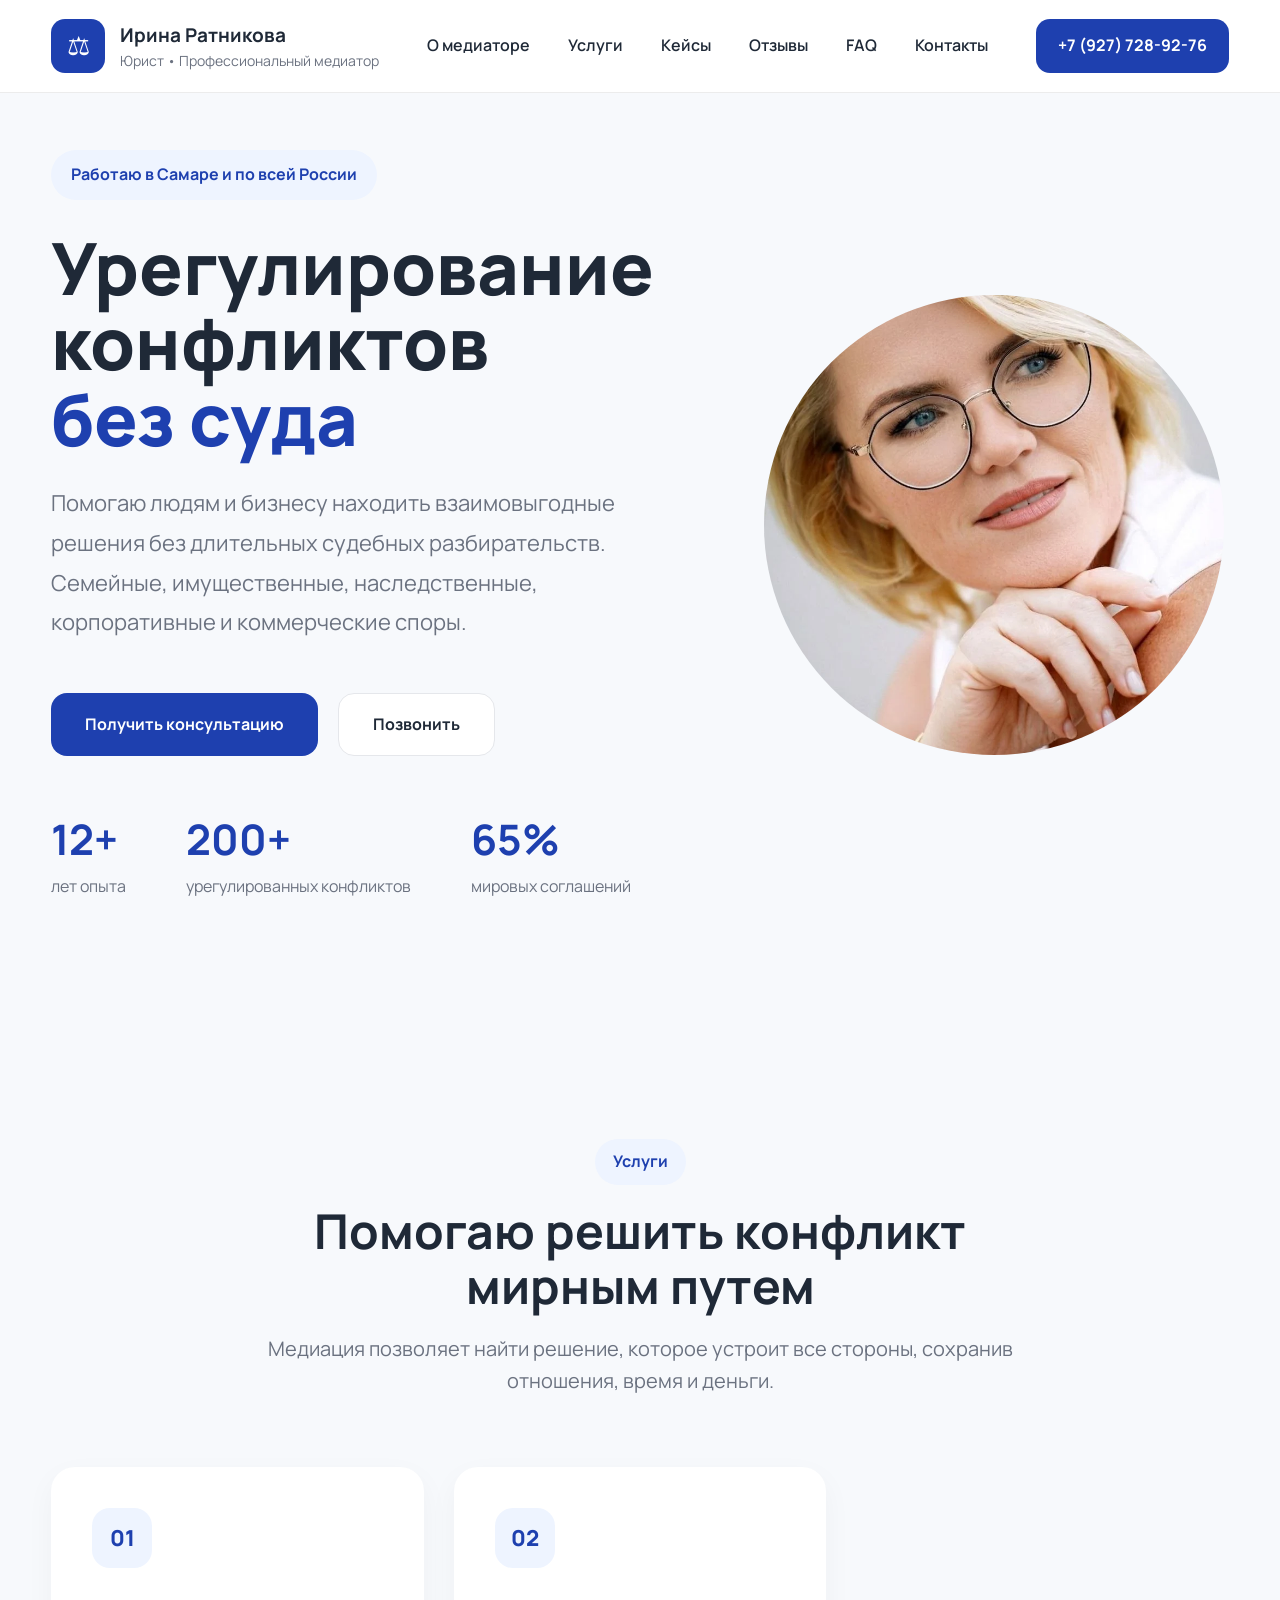
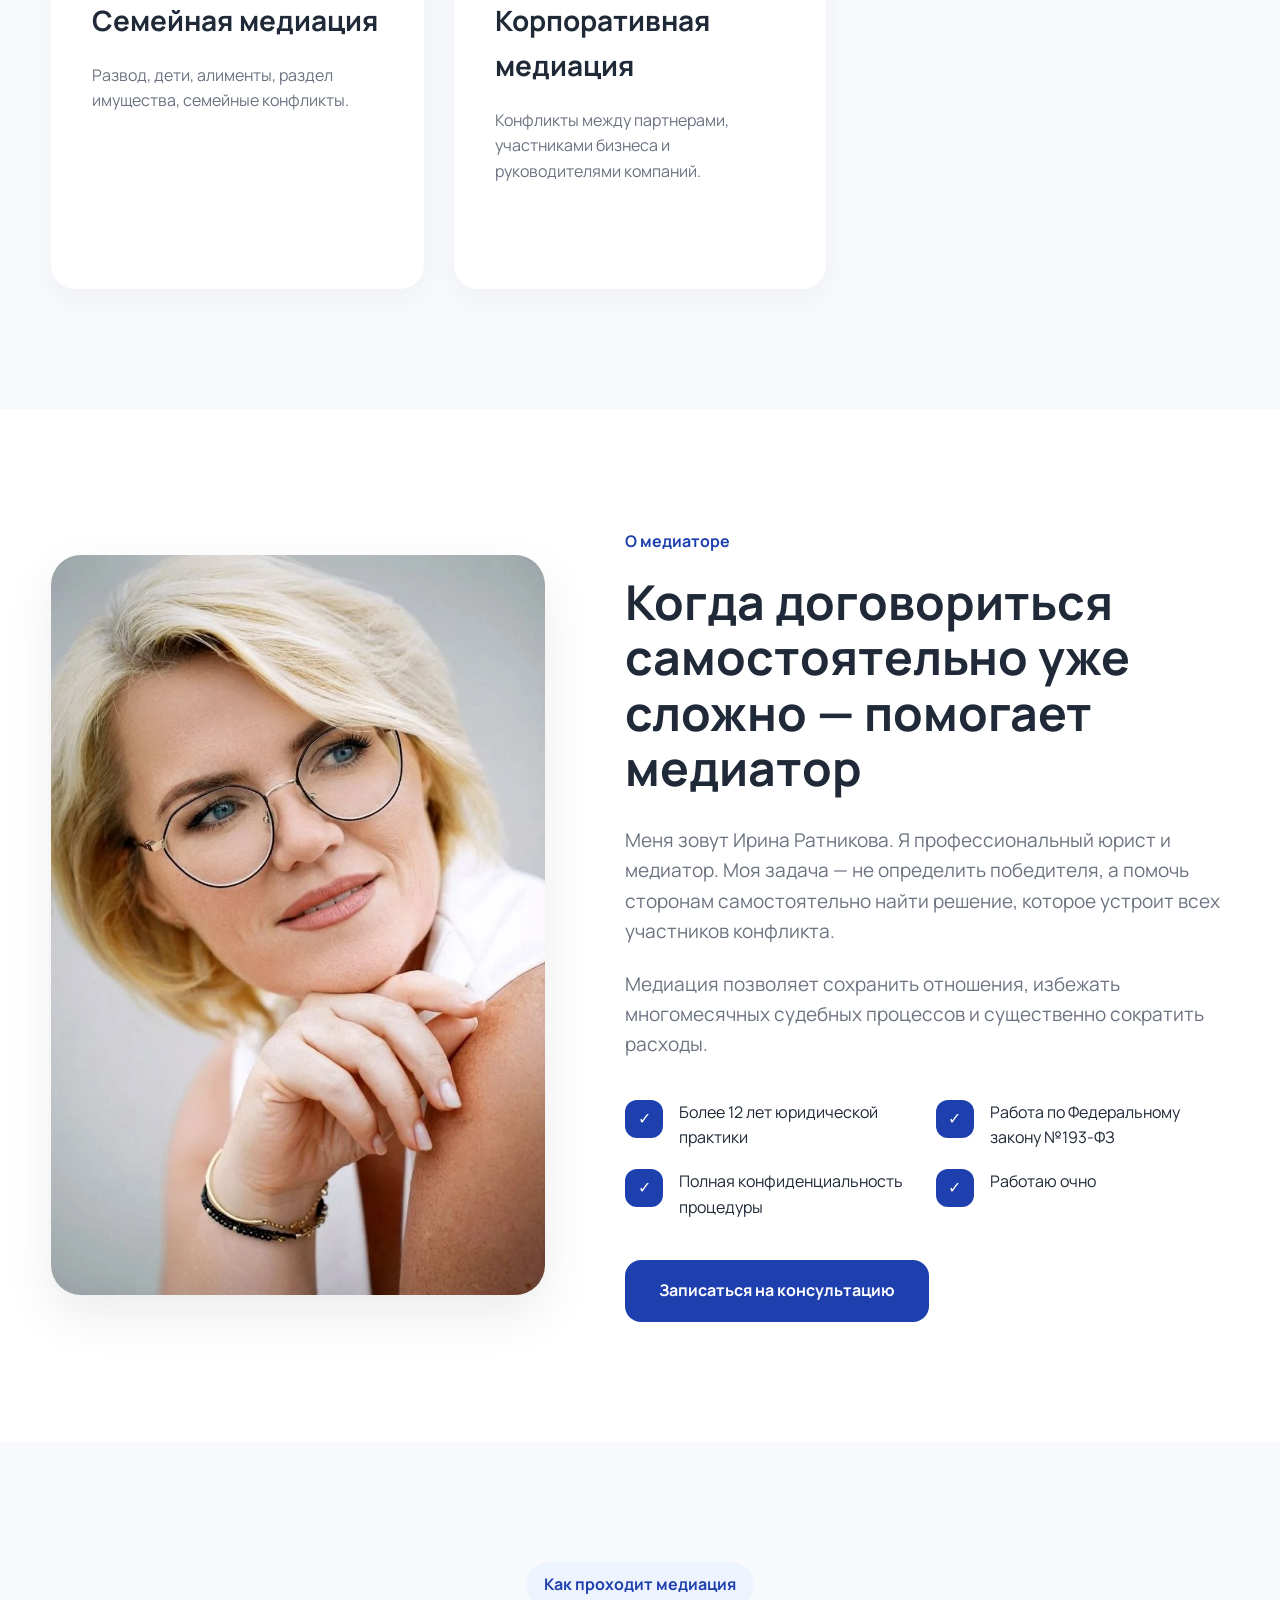
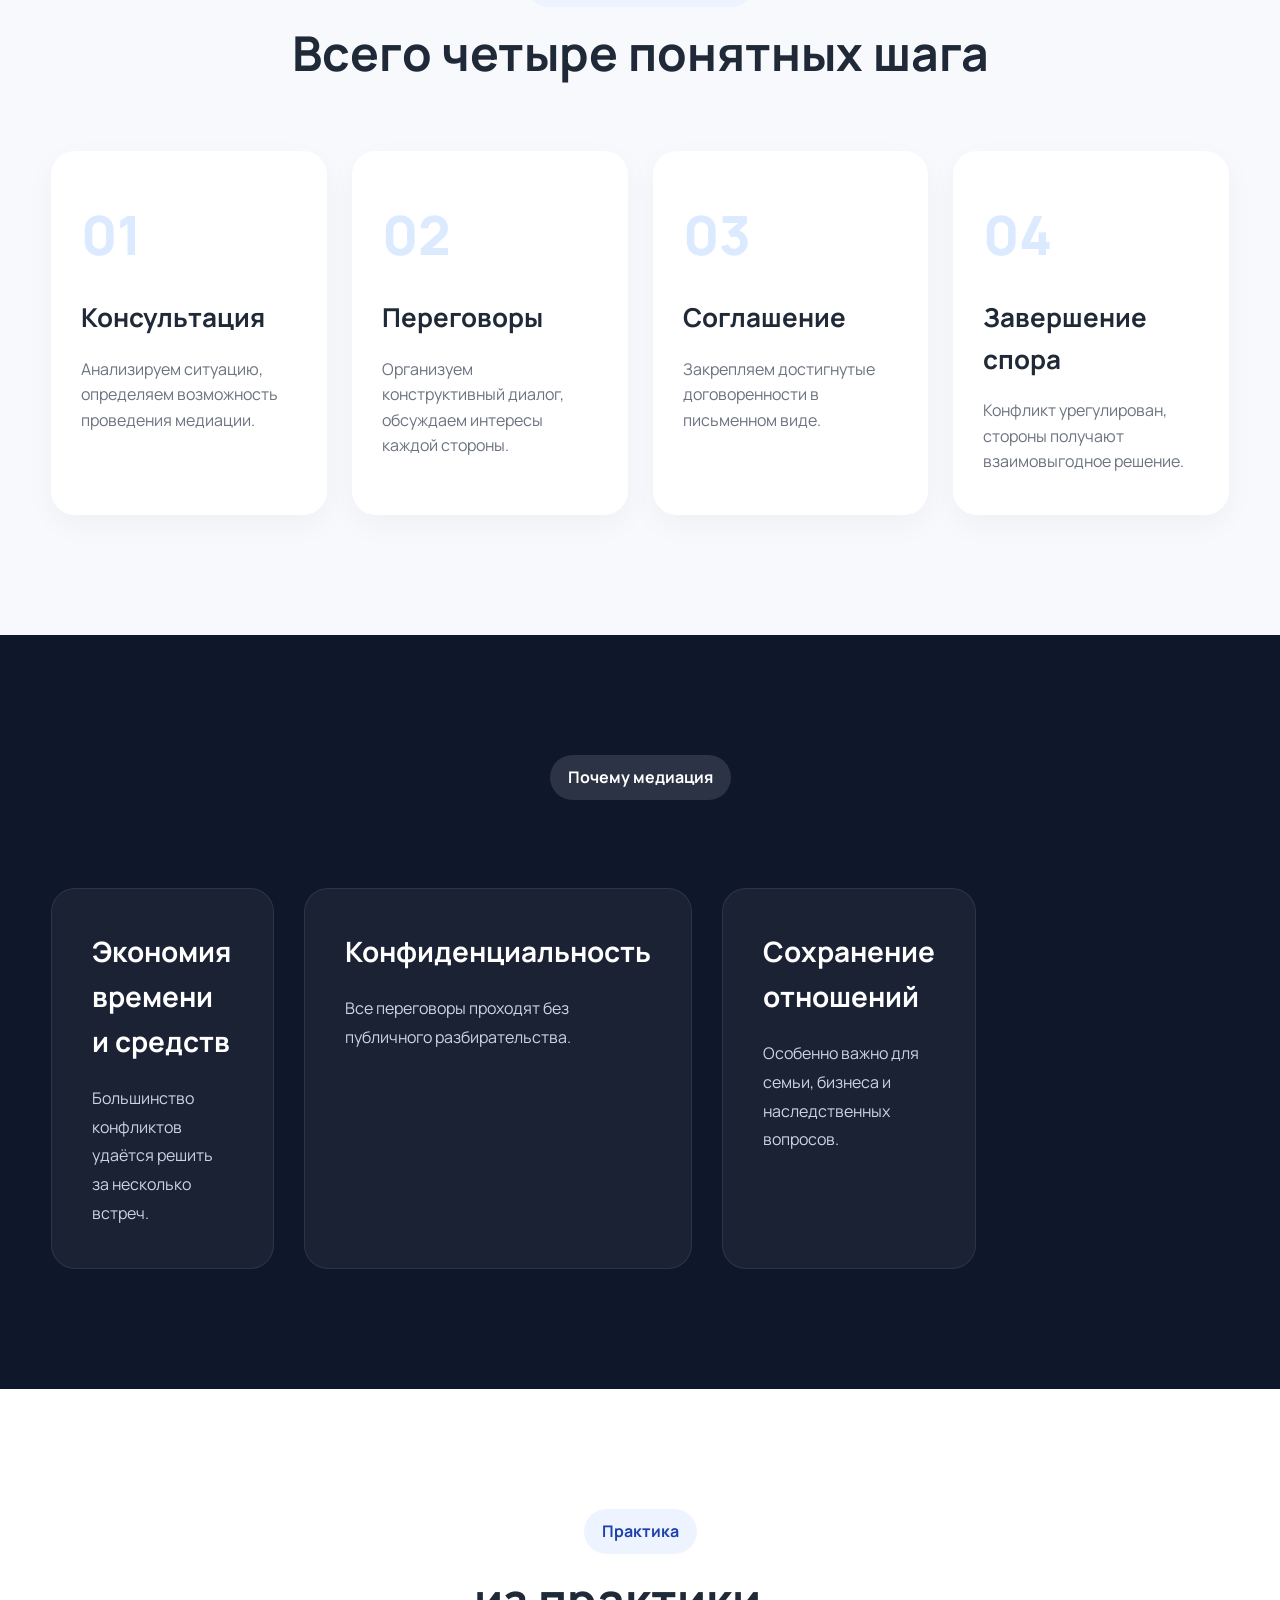
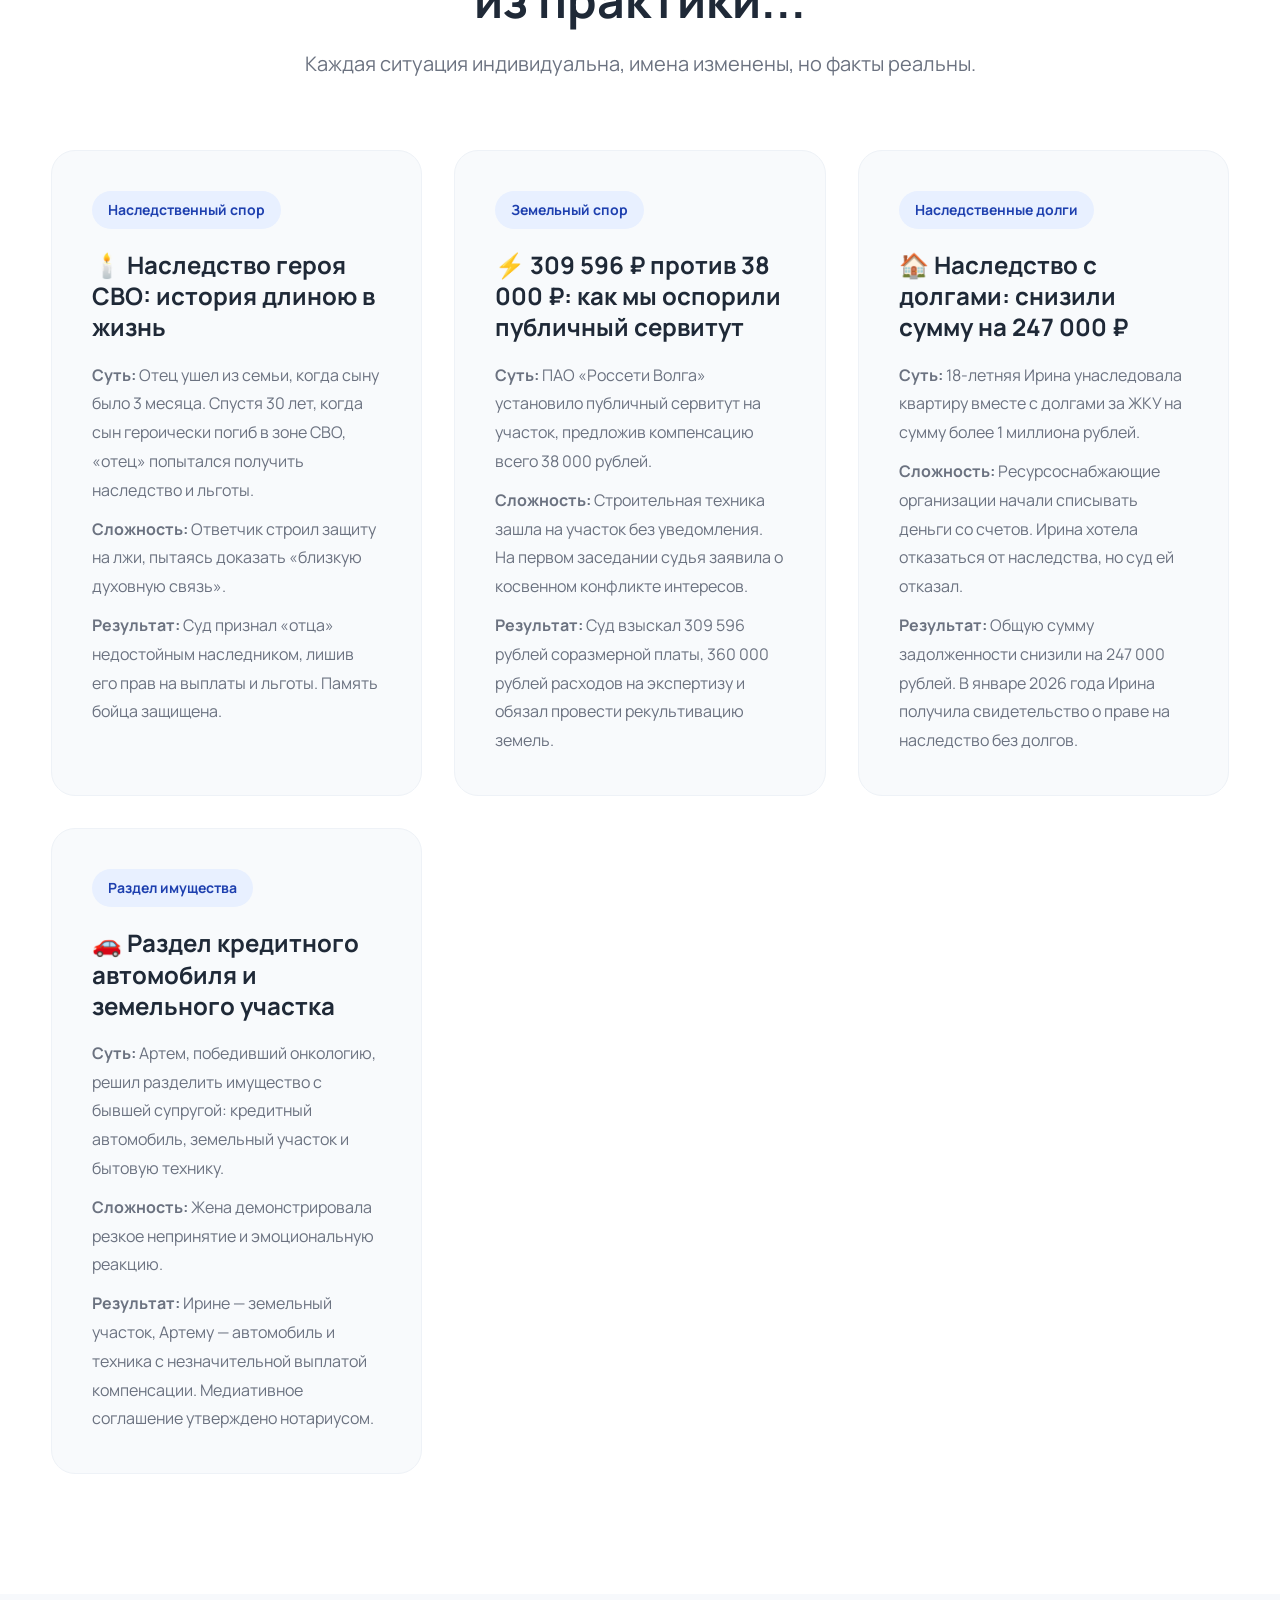
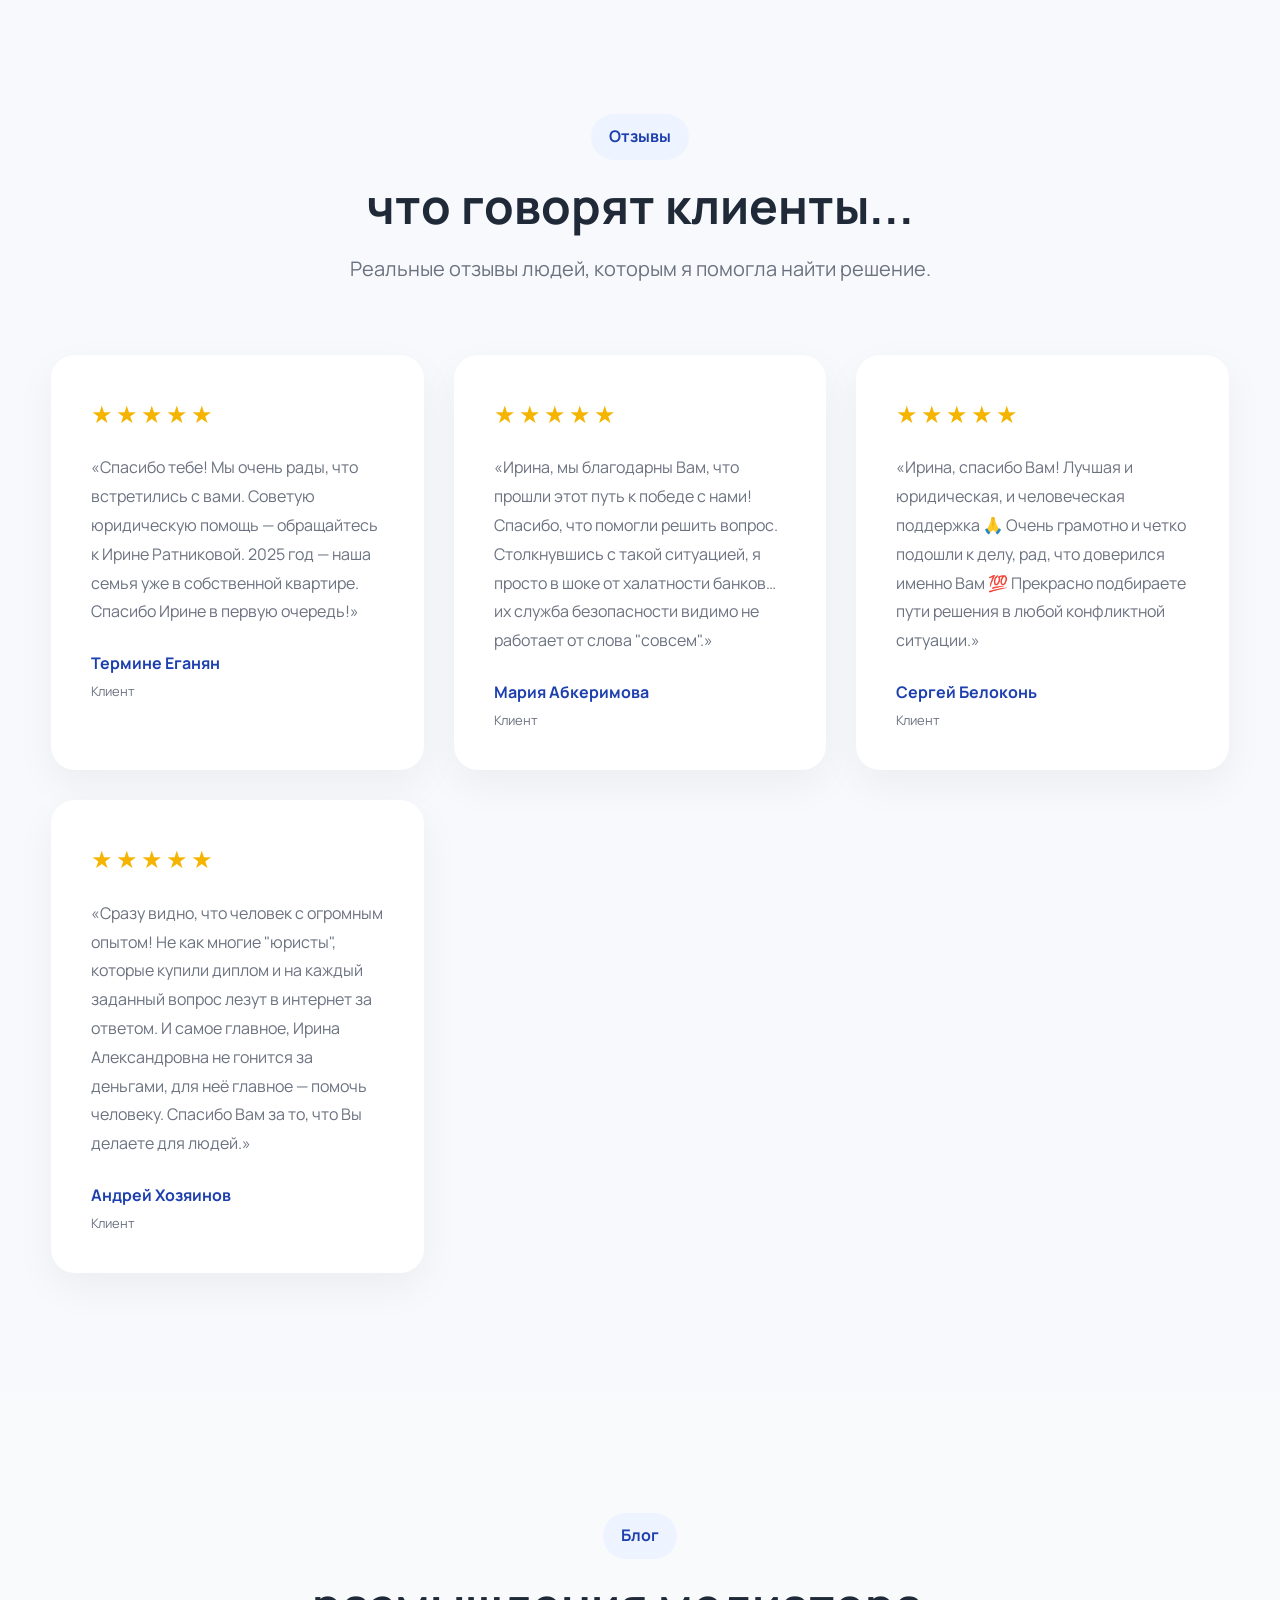
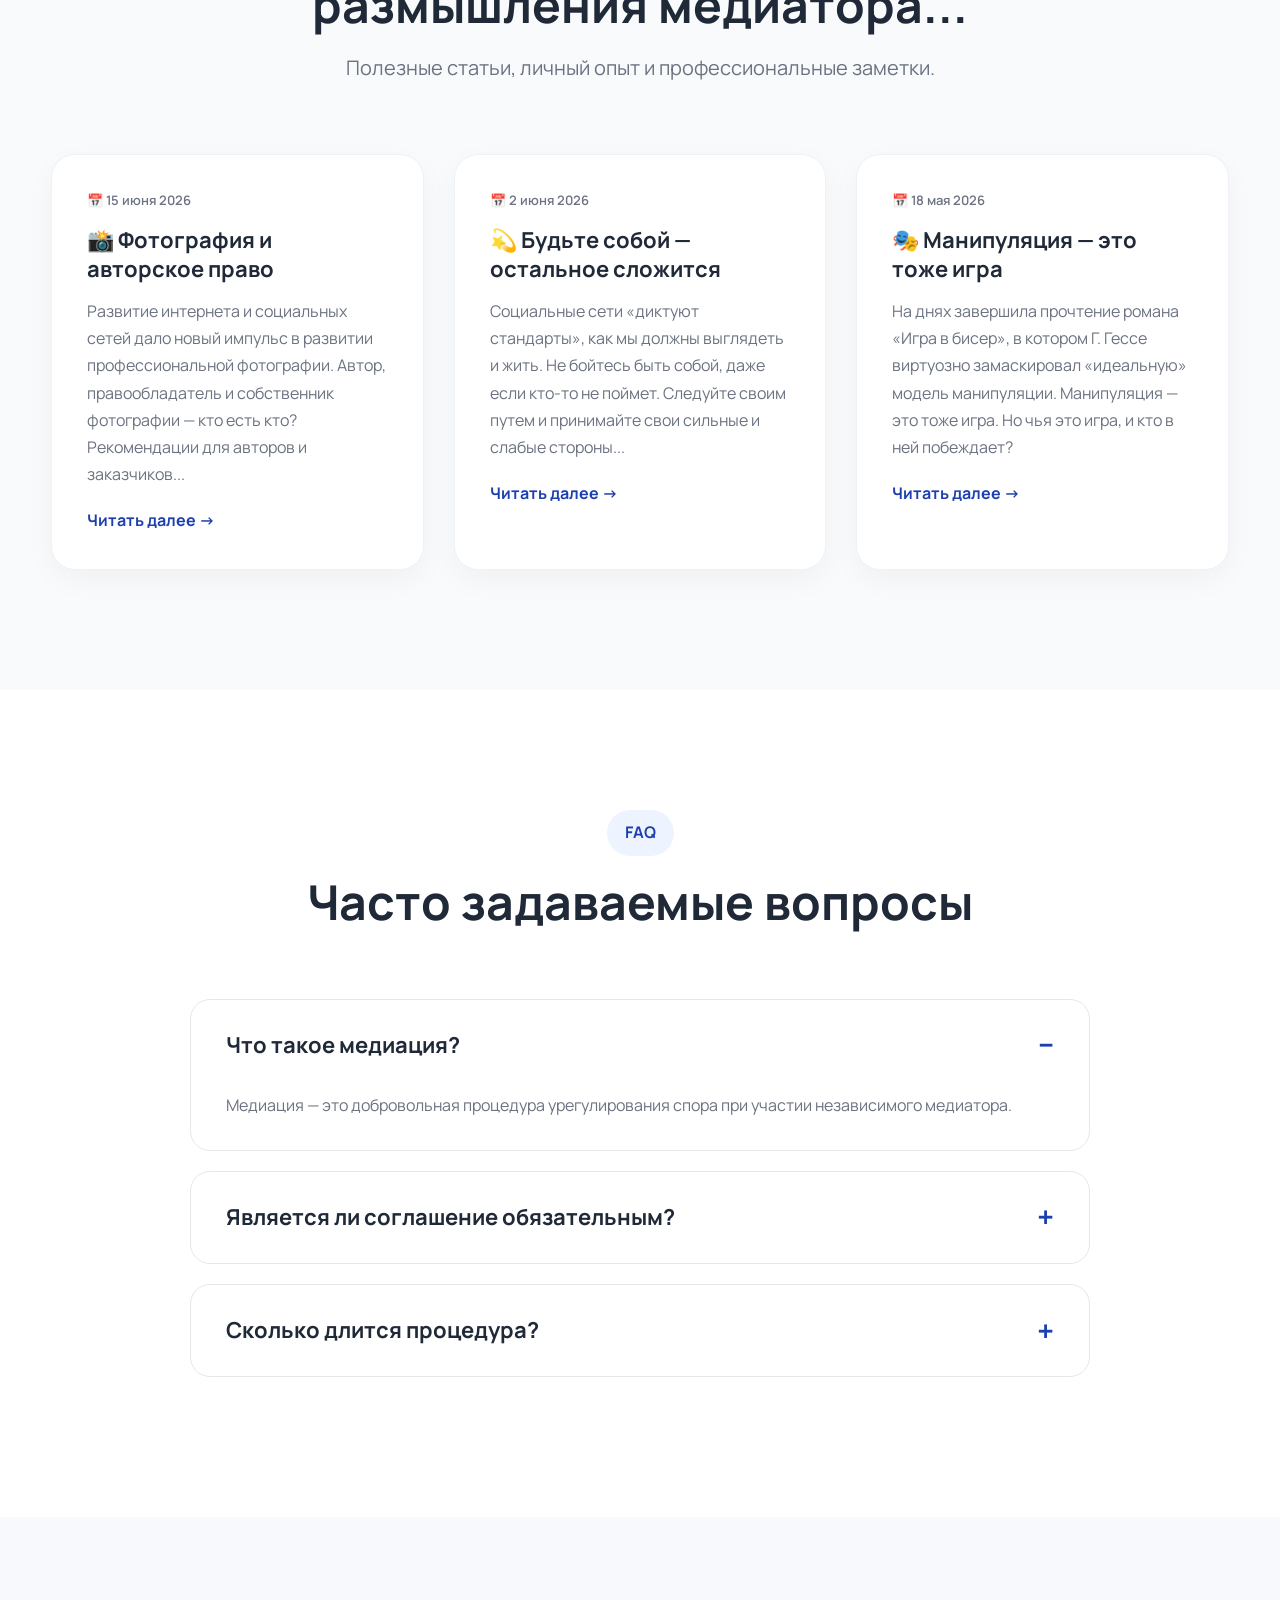
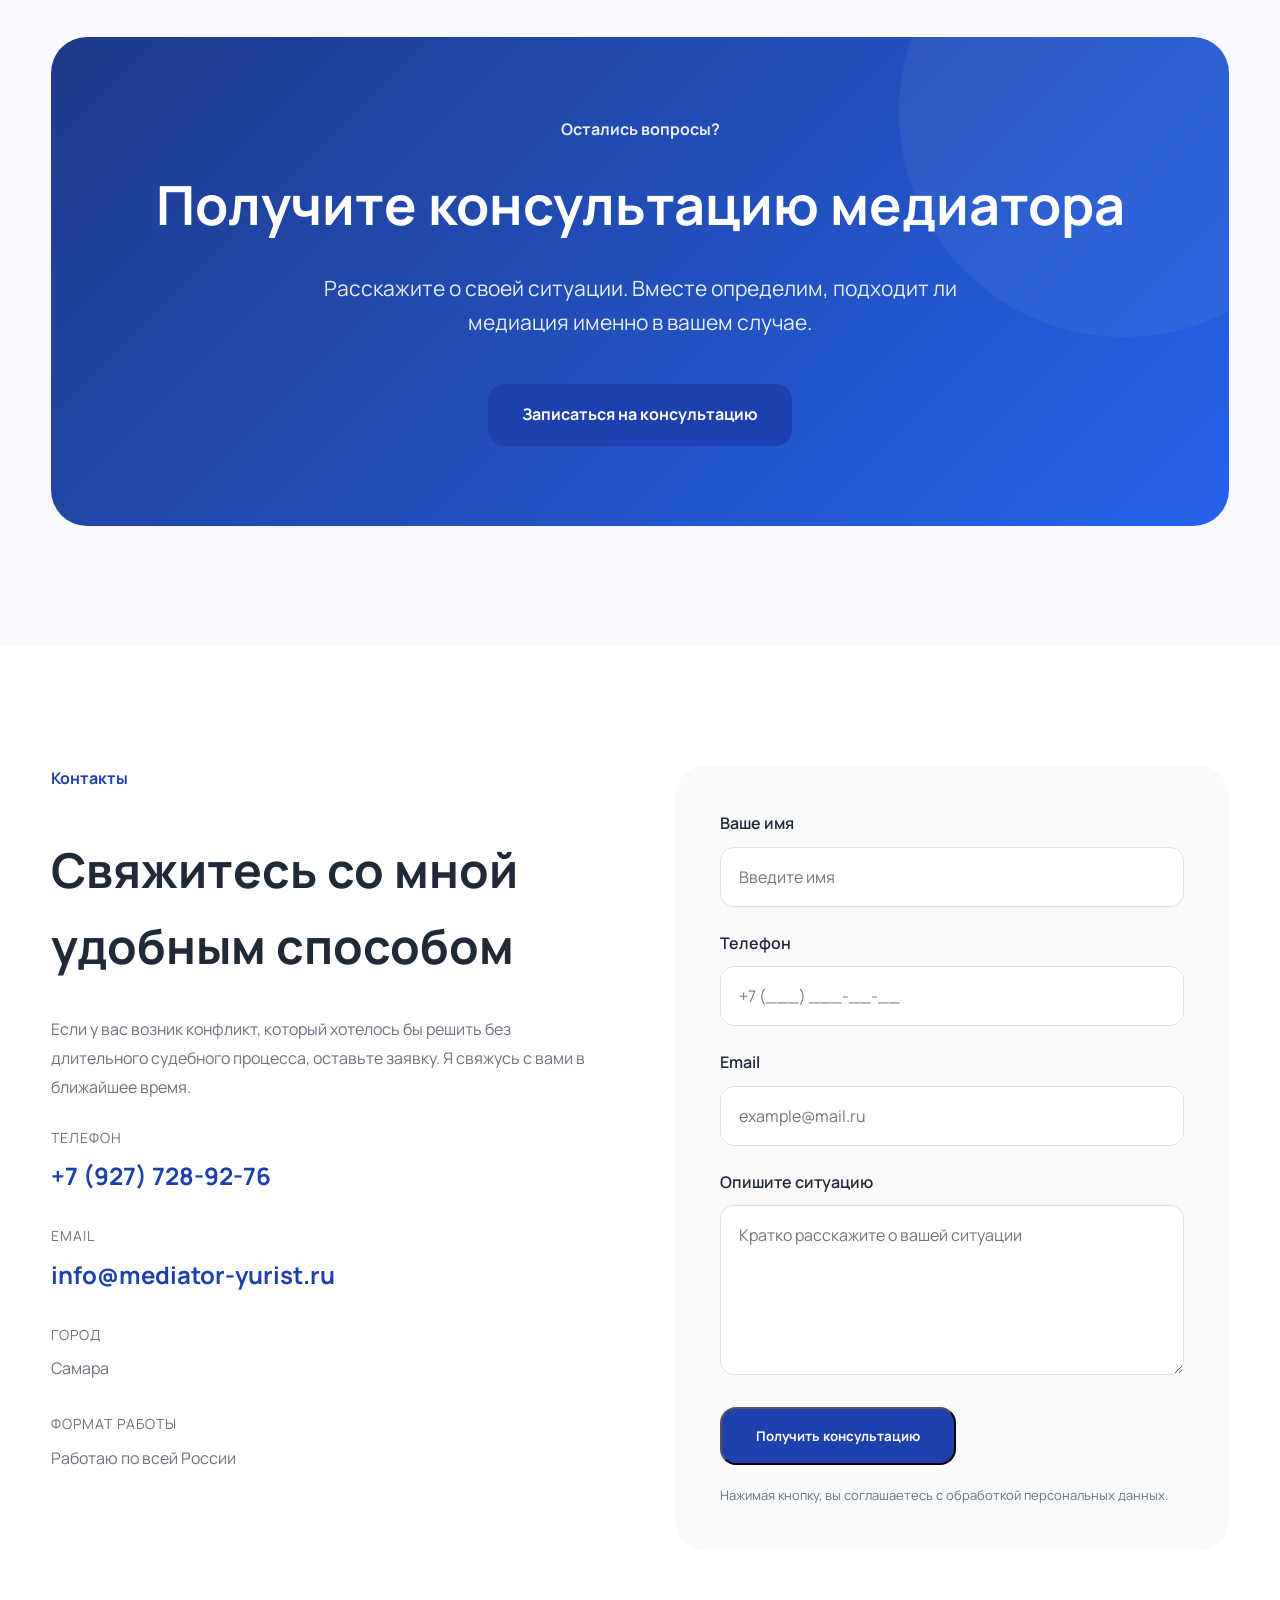
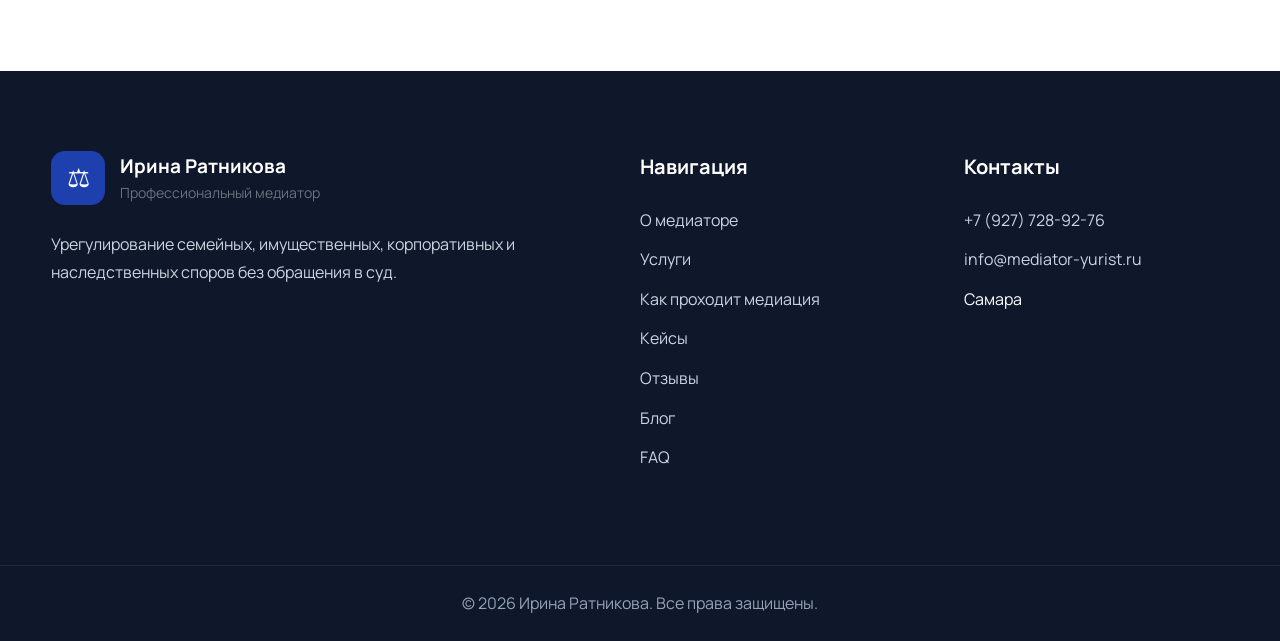
==== commit 33c9ef1b: "Обновление сайта" ====
--- a/index.html
+++ b/index.html
@@ -20,7 +20,7 @@
 
 
     <meta name="description"
-          content="Профессиональный медиатор в Самаре. Семейные, наследственные, корпоративные и имущественные споры. Онлайн по всей России.">
+          content="Профессиональный медиатор в Самаре. Семейные, наследственные, корпоративные и имущественные споры по всей России.">
 
     <meta name="keywords" content="медиатор Самара, медиатор в Самаре, услуги медиатора Самара, медиация Самара, юрист-медиатор Самара, семейный медиатор Самара, досудебное урегулирование споров Самара, медиатор Самарская область, медиация Самарская область">
 
@@ -34,7 +34,7 @@
           content="Профессиональный медиатор — Ирина Ратникова">
 
     <meta property="og:description"
-          content="Урегулирование конфликтов без суда. Онлайн по всей России.">
+          content="Урегулирование конфликтов без суда по всей России.">
 
     <meta property="og:image"
           content="images/og.jpg">
@@ -256,23 +256,7 @@
             <img src="images/irina.webp"
                  alt="Медиатор Ирина Ратникова">
 
-            <div class="hero-card">
-
-                <strong>
-
-                    Онлайн консультации
-
-                </strong>
-
-                <span>
-
-                    Для клиентов по всей России
-
-                </span>
-
-          
-
-        </div>
+
 
     </div>
 
@@ -365,108 +349,6 @@
 
             </article>
 
-            <article class="service-card">
-
-                <div class="service-number">
-
-                    03
-
-                </div>
-
-                <h3>
-
-                    Наследственные споры
-
-                </h3>
-
-                <p>
-
-                    Помогаю договориться
-                    между наследниками
-                    без длительного суда.
-
-                </p>
-
-         
-
-            </article>
-
-                        <article class="service-card">
-
-                <div class="service-number">
-
-                    04
-
-                </div>
-
-                <h3>
-
-                    Имущественные споры
-
-                </h3>
-
-                <p>
-
-                    Раздел имущества,
-                    недвижимость,
-                    земельные участки,
-                    долевая собственность,
-                    финансовые разногласия.
-
-                </p>
-
-            </article>
-
-            <article class="service-card">
-
-                <div class="service-number">
-
-                    05
-
-                </div>
-
-                <h3>
-
-                    Деловые переговоры
-
-                </h3>
-
-                <p>
-
-                    Организация переговоров,
-                    сопровождение сторон,
-                    поиск взаимовыгодного решения
-                    и подготовка соглашения.
-
-                </p>
-
-
-            </article>
-
-            <article class="service-card">
-
-                <div class="service-number">
-
-                    06
-
-                </div>
-
-                <h3>
-
-                    Онлайн медиация
-
-                </h3>
-
-                <p>
-
-                    Проведение процедуры
-                    дистанционно
-                    для клиентов
-                    из любого региона России.
-
-                </p>
-
-
             </article>
 
         </div>
@@ -584,7 +466,7 @@
 
                     <span>
 
-                        Работаю очно и онлайн
+                        Работаю очно 
 
                     </span>
 
@@ -742,11 +624,7 @@
 
             </span>
 
-            <h2>
-
-                Медиация эффективнее судебного спора
-
-            </h2>
+  
 
         </div>
 
@@ -756,7 +634,7 @@
 
                 <h3>
 
-                    Экономия времени
+                    Экономия времени и средств
 
                 </h3>
 
@@ -765,23 +643,6 @@
                     Большинство конфликтов
                     удаётся решить
                     за несколько встреч.
-
-                </p>
-
-            </div>
-
-            <div class="benefit-card">
-
-                <h3>
-
-                    Экономия средств
-
-                </h3>
-
-                <p>
-
-                    Значительно дешевле
-                    длительного судебного процесса.
 
                 </p>
 
@@ -841,7 +702,7 @@
 
             <span>Практика</span>
 
-            <h2>Реальные кейсы из моей практики</h2>
+            <h2>из практики...</h2>
 
             <p>Каждая ситуация индивидуальна, имена изменены, но факты реальны.</p>
 
@@ -922,7 +783,7 @@
 
             <span>Отзывы</span>
 
-            <h2>Что говорят клиенты</h2>
+            <h2>что говорят клиенты...</h2>
 
             <p>Реальные отзывы людей, которым я помогла найти решение.</p>
 
@@ -995,7 +856,7 @@
 
             <span>Блог</span>
 
-            <h2>Размышления медиатора</h2>
+            <h2>размышления медиатора...</h2>
 
             <p>Полезные статьи, личный опыт и профессиональные заметки.</p>
 
@@ -1087,23 +948,7 @@
 
             </details>
 
-            <details class="faq-item">
-
-                <summary>
-
-                    Можно ли провести медиацию онлайн?
-
-                </summary>
-
-                <p>
-
-                    Да. Можно
-                    Онлайн-встречи проводятся
-                    по всей России.
-
-                </p>
-
-            </details>
+
 
             <details class="faq-item">
 
@@ -1144,24 +989,7 @@
 
             </details>
 
-            <details class="faq-item">
-
-                <summary>
-
-                    Чем медиация лучше суда?
-
-                </summary>
-
-                <p>
-
-                    Это быстрее,
-                    дешевле,
-                    конфиденциально
-                    и помогает сохранить отношения.
-
-                </p>
-
-            </details>
+ 
 
         </div>
 
@@ -1559,12 +1387,6 @@
                 <li>
 
                     Самара
-
-                </li>
-
-                <li>
-
-                    Онлайн по всей России
 
                 </li>
 
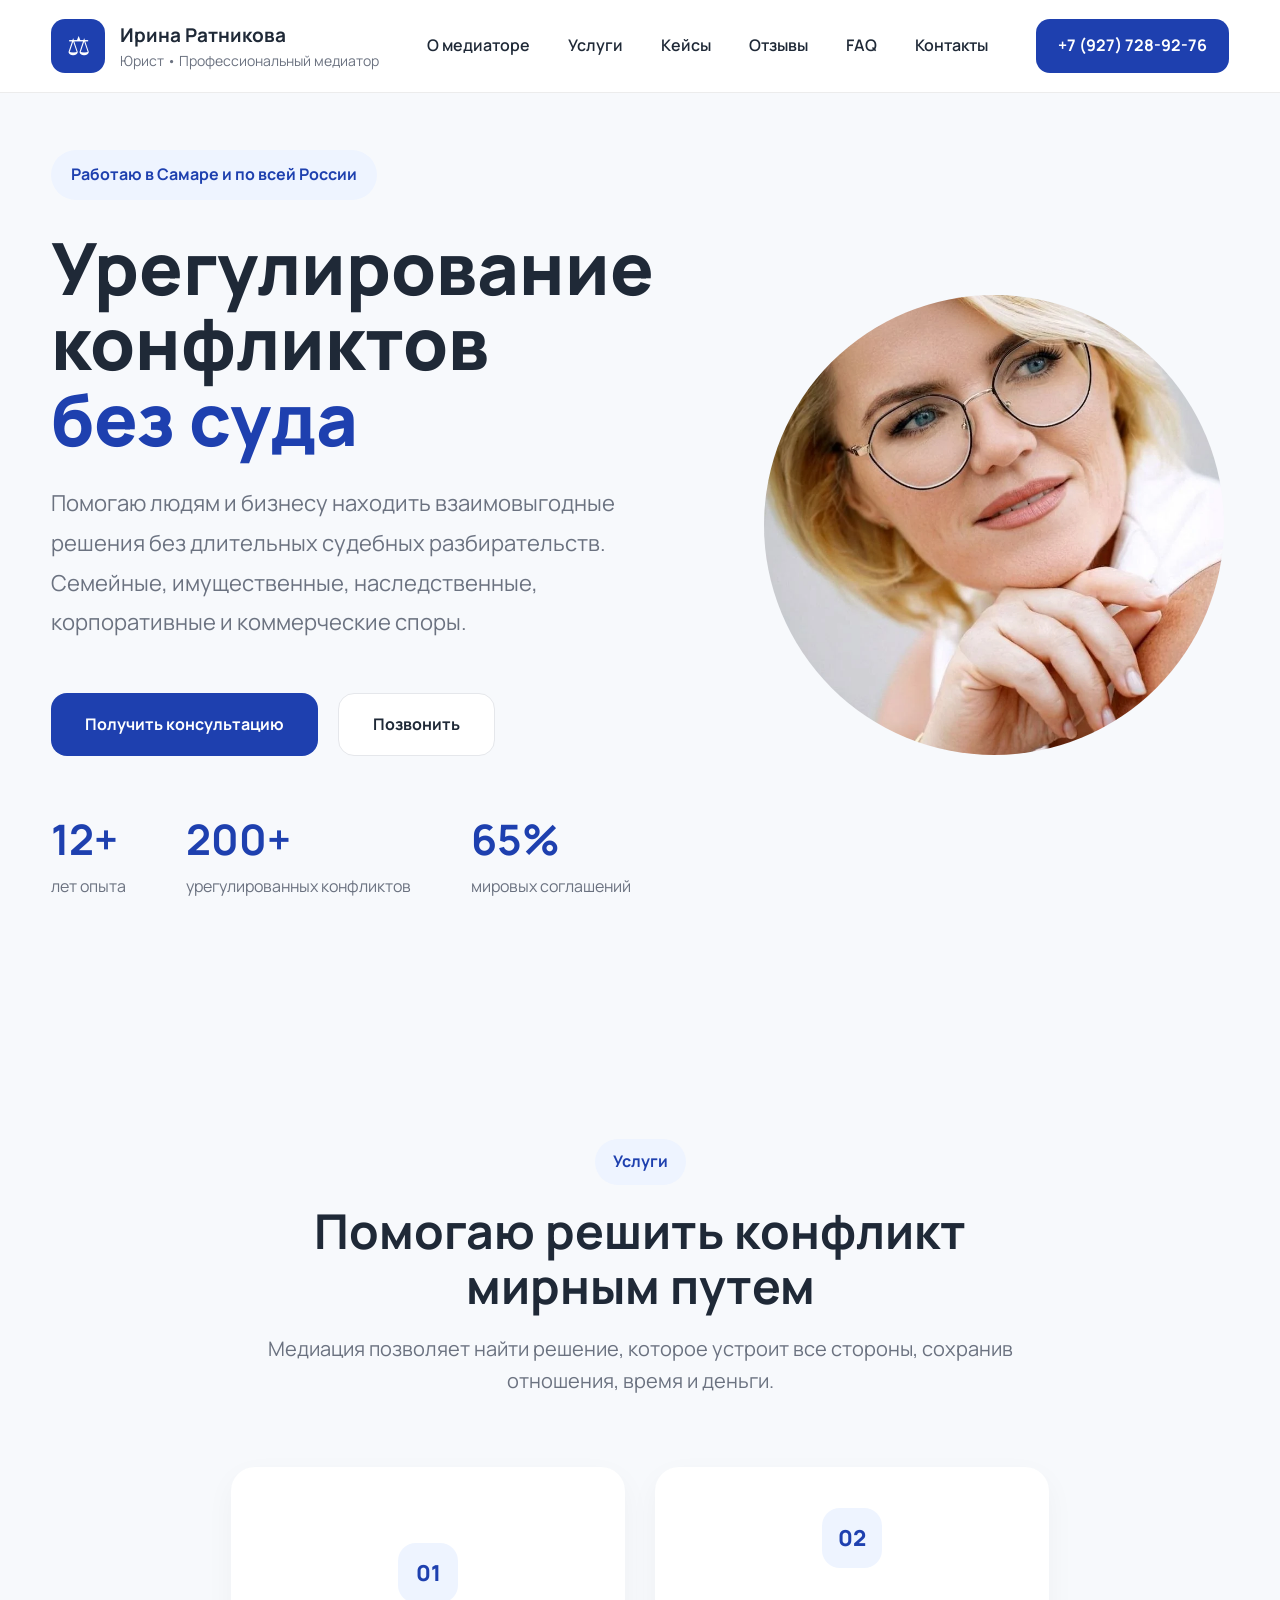
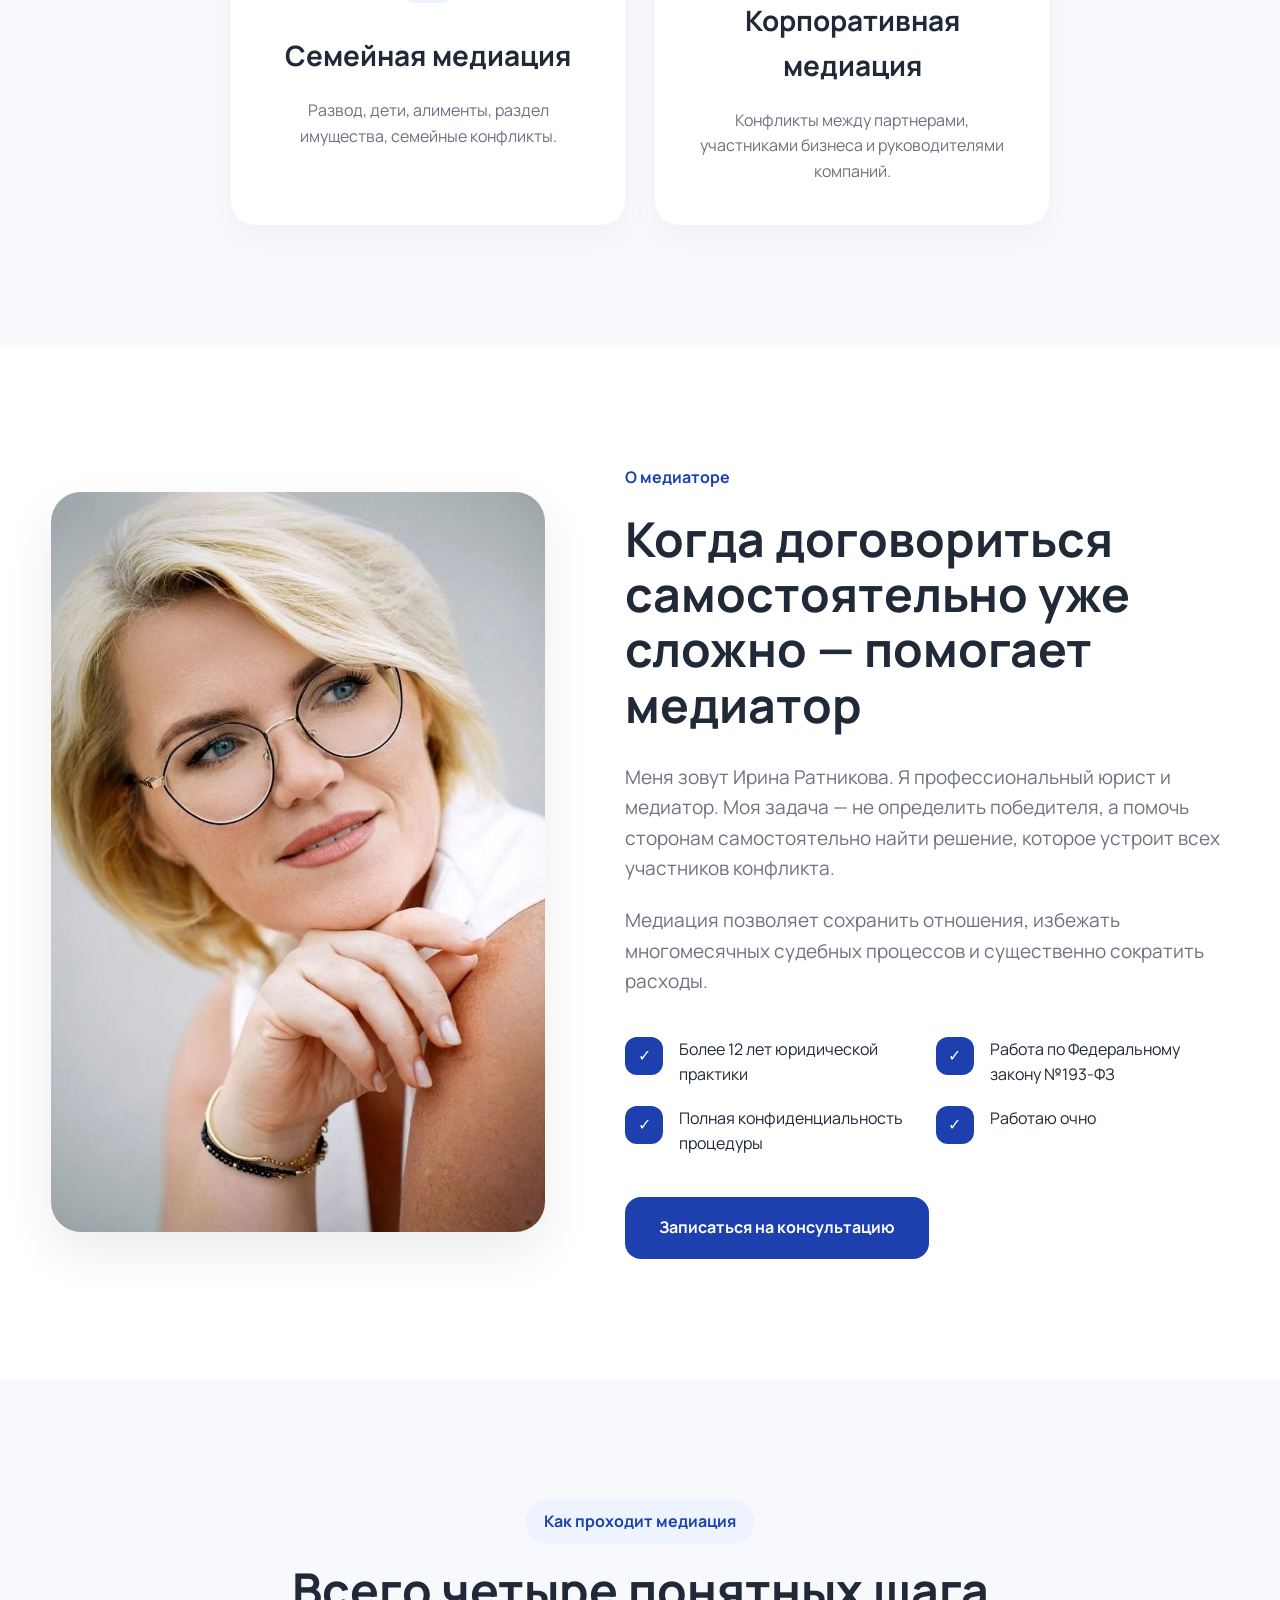
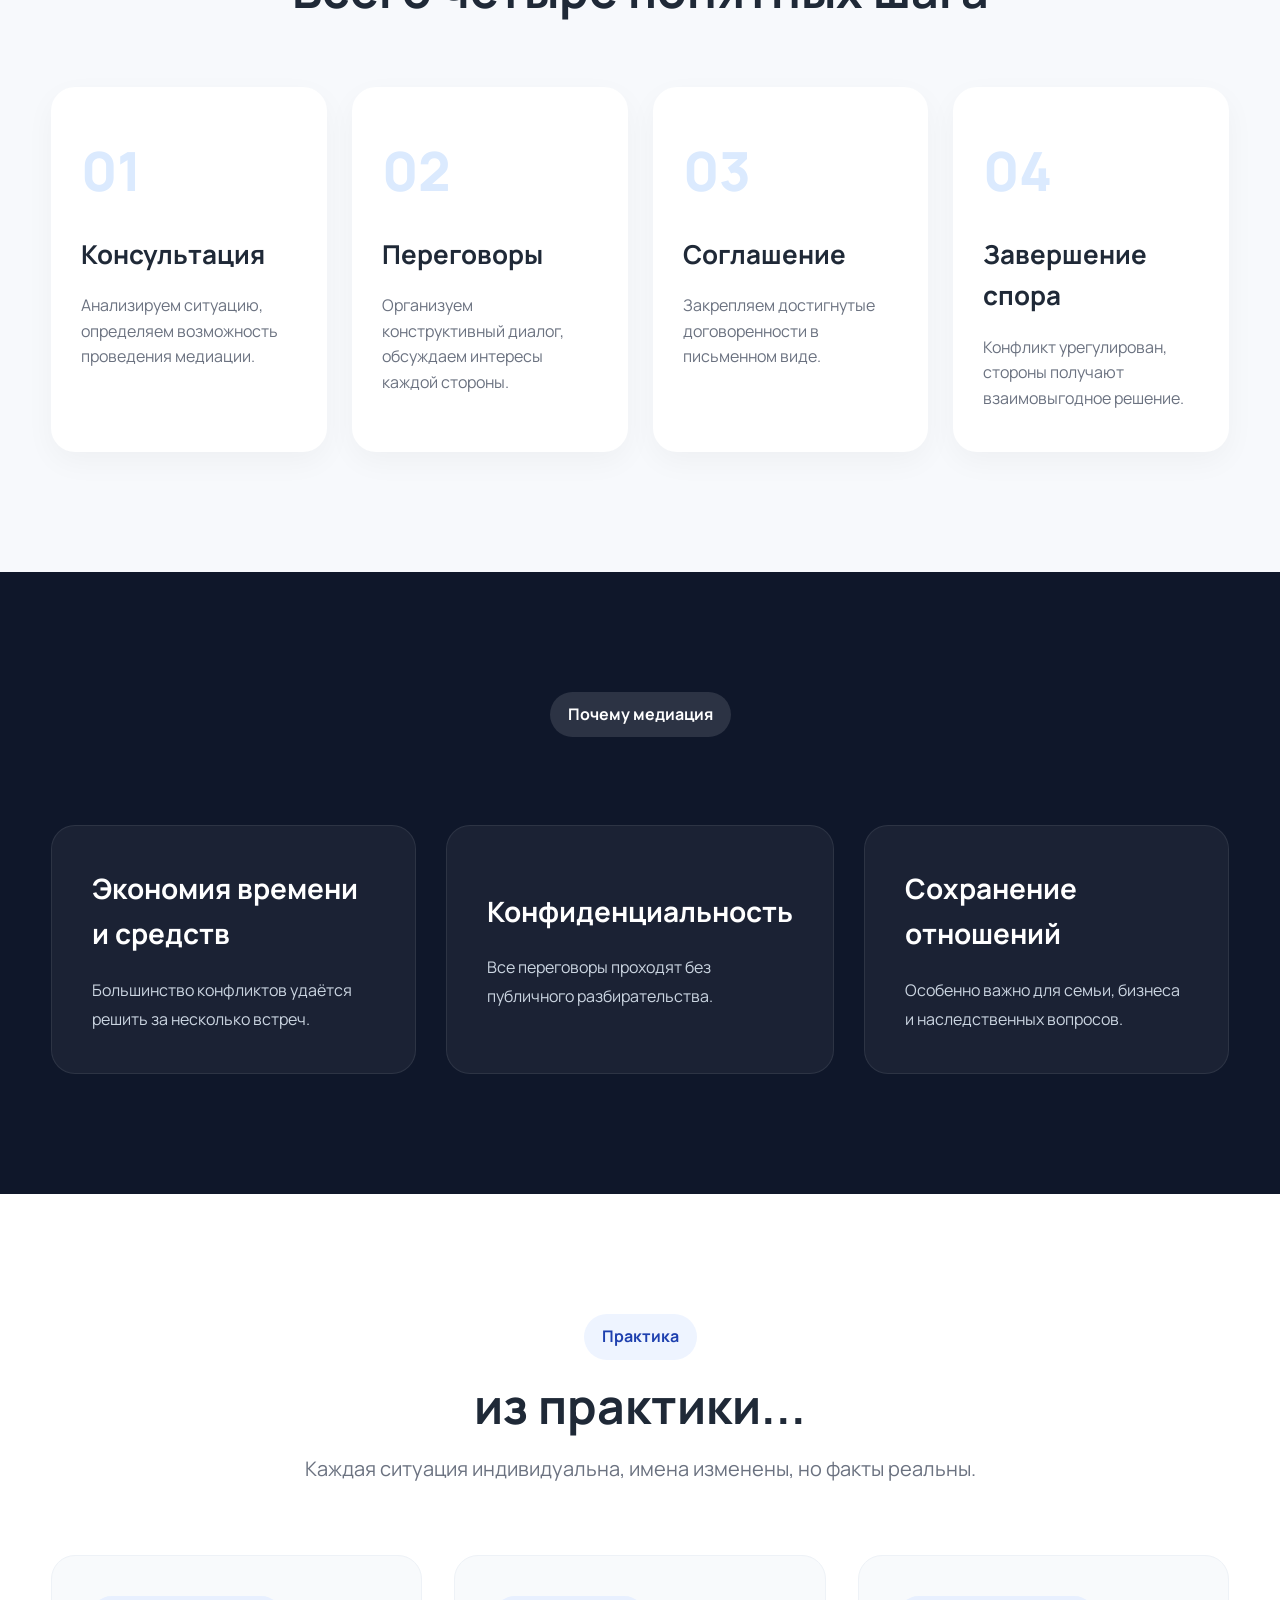
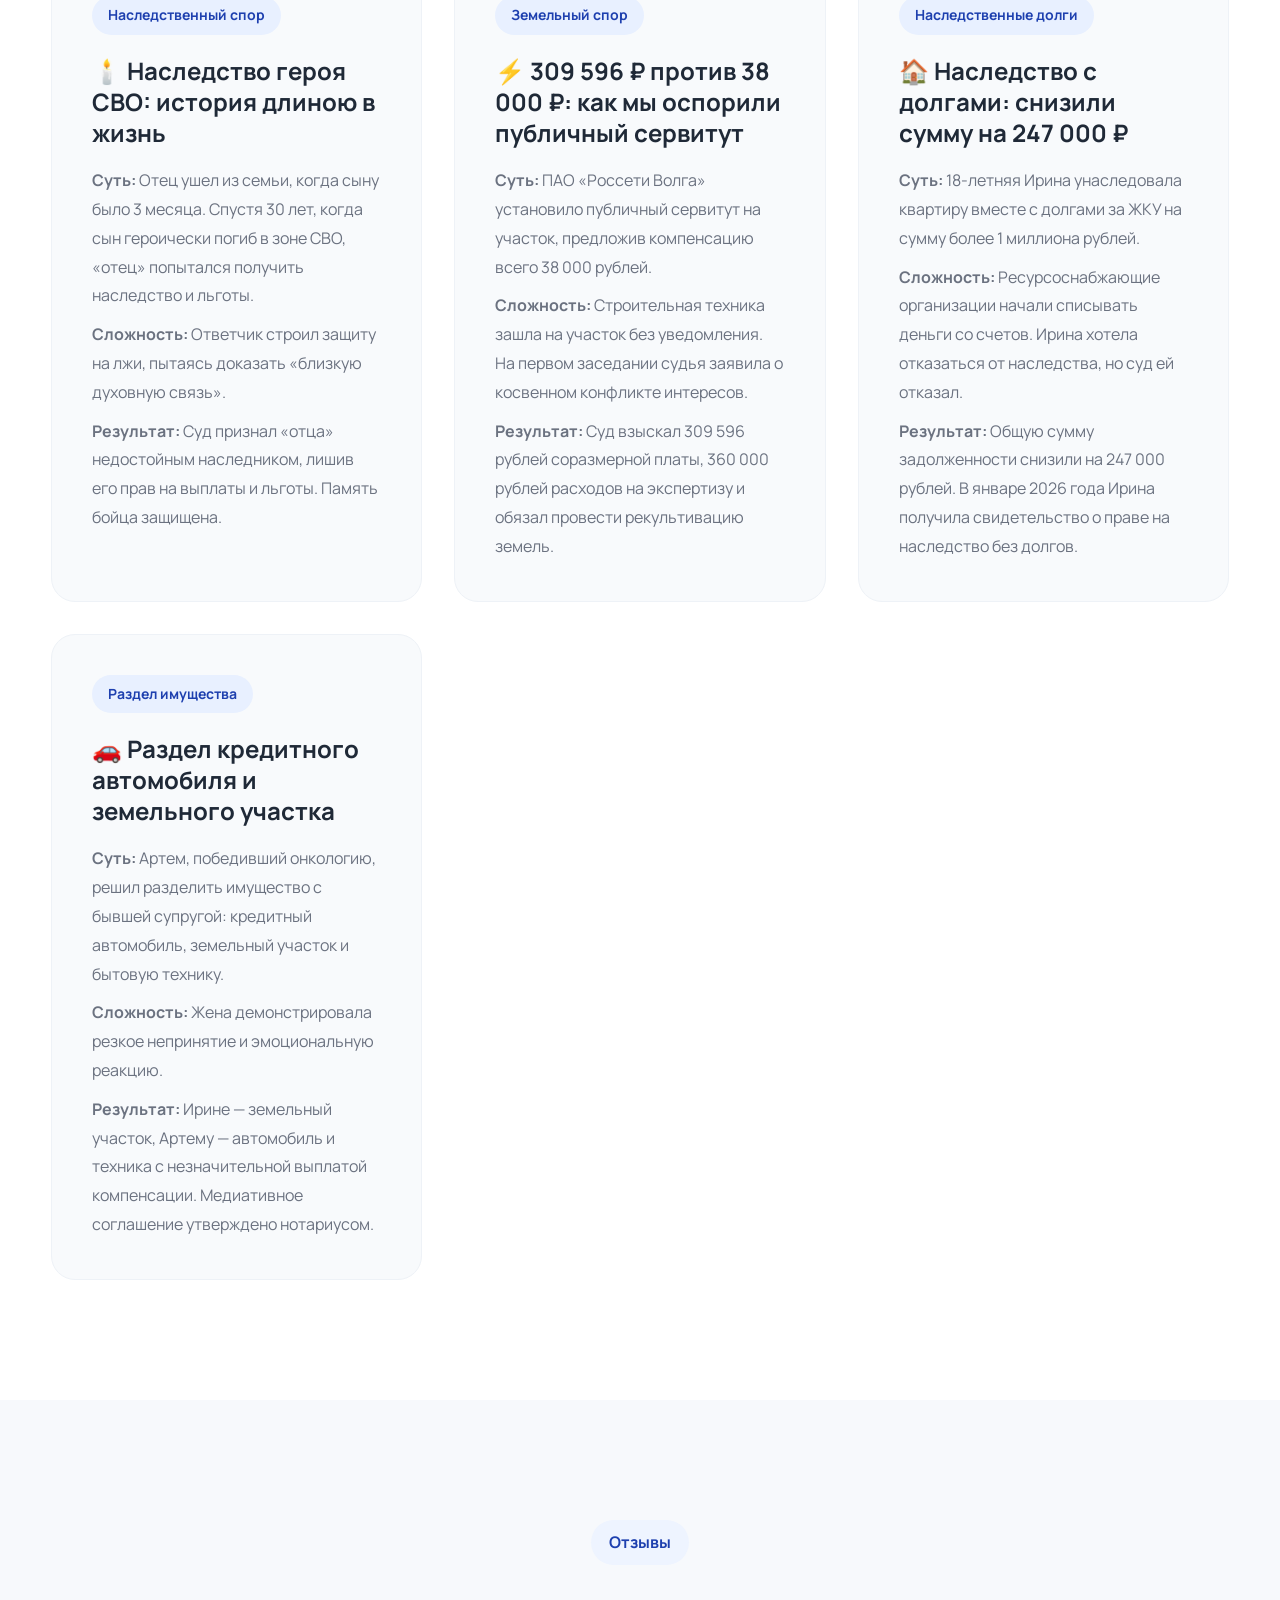
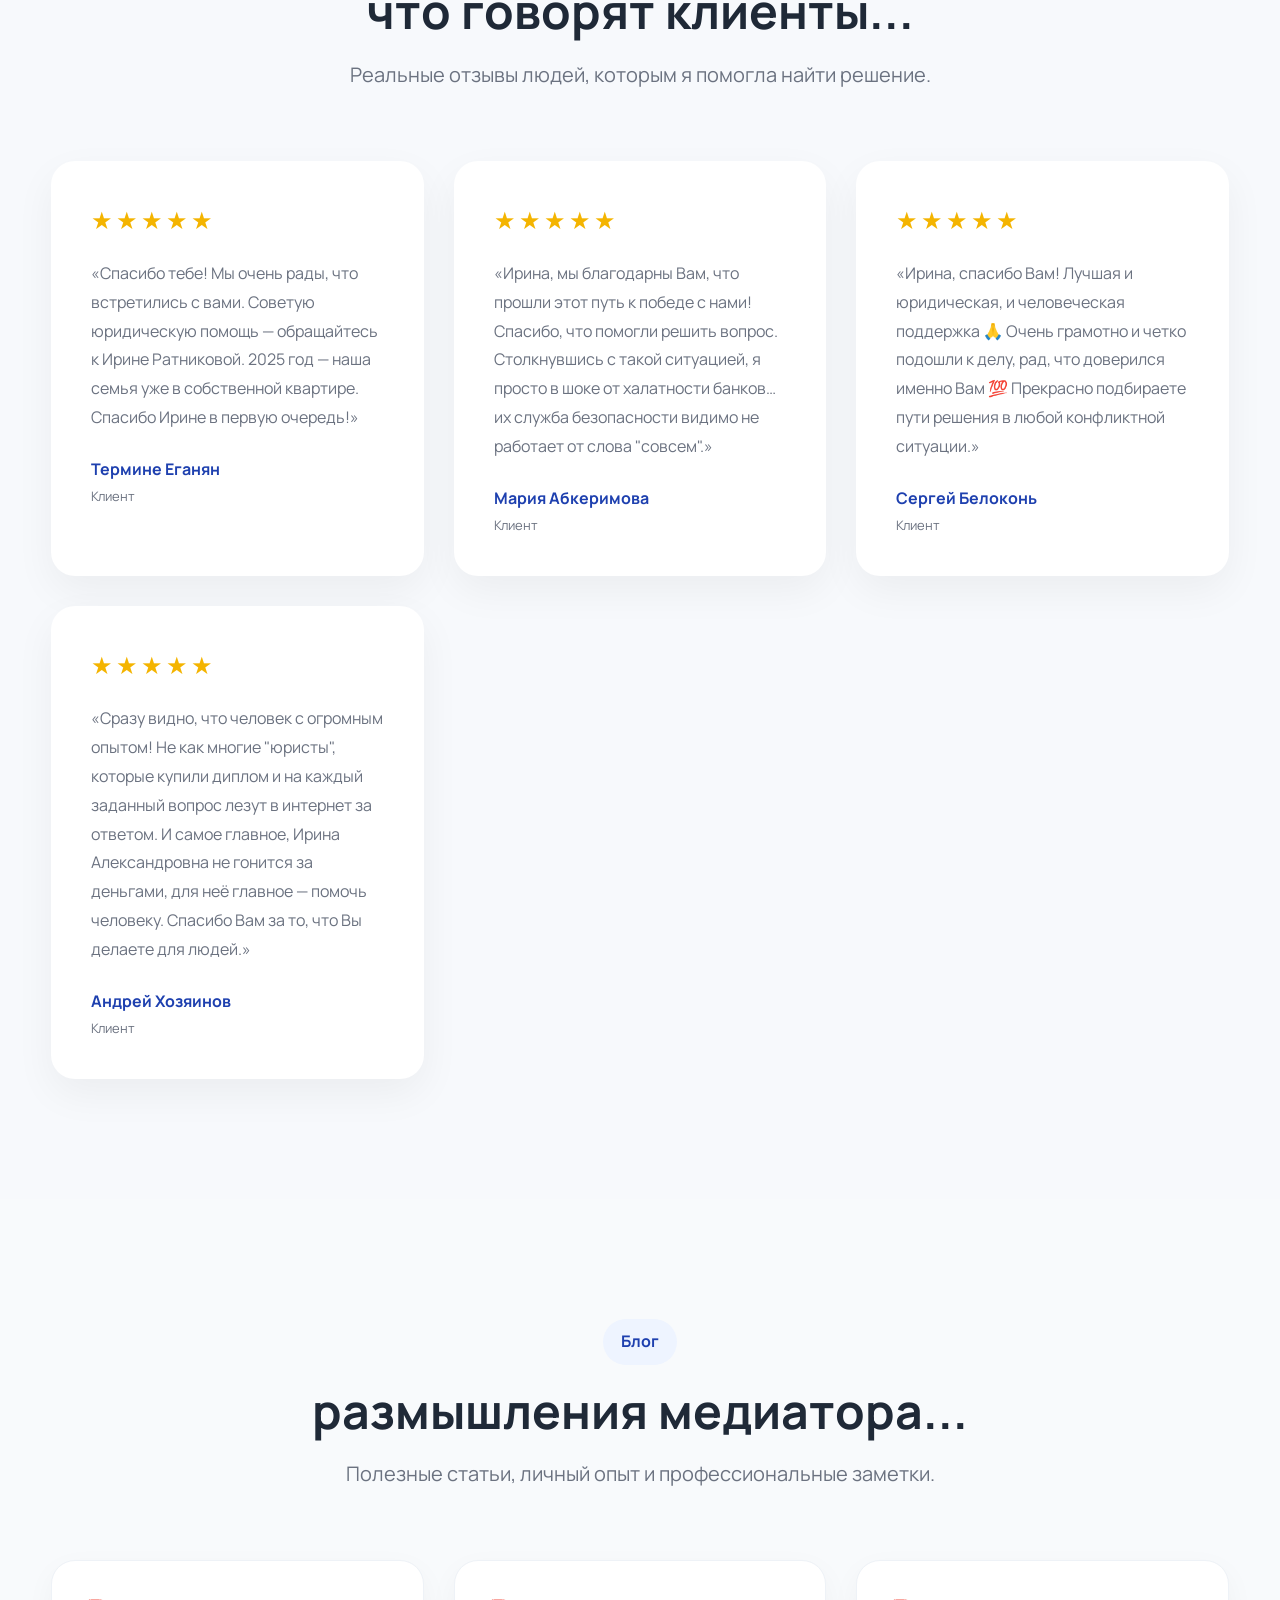
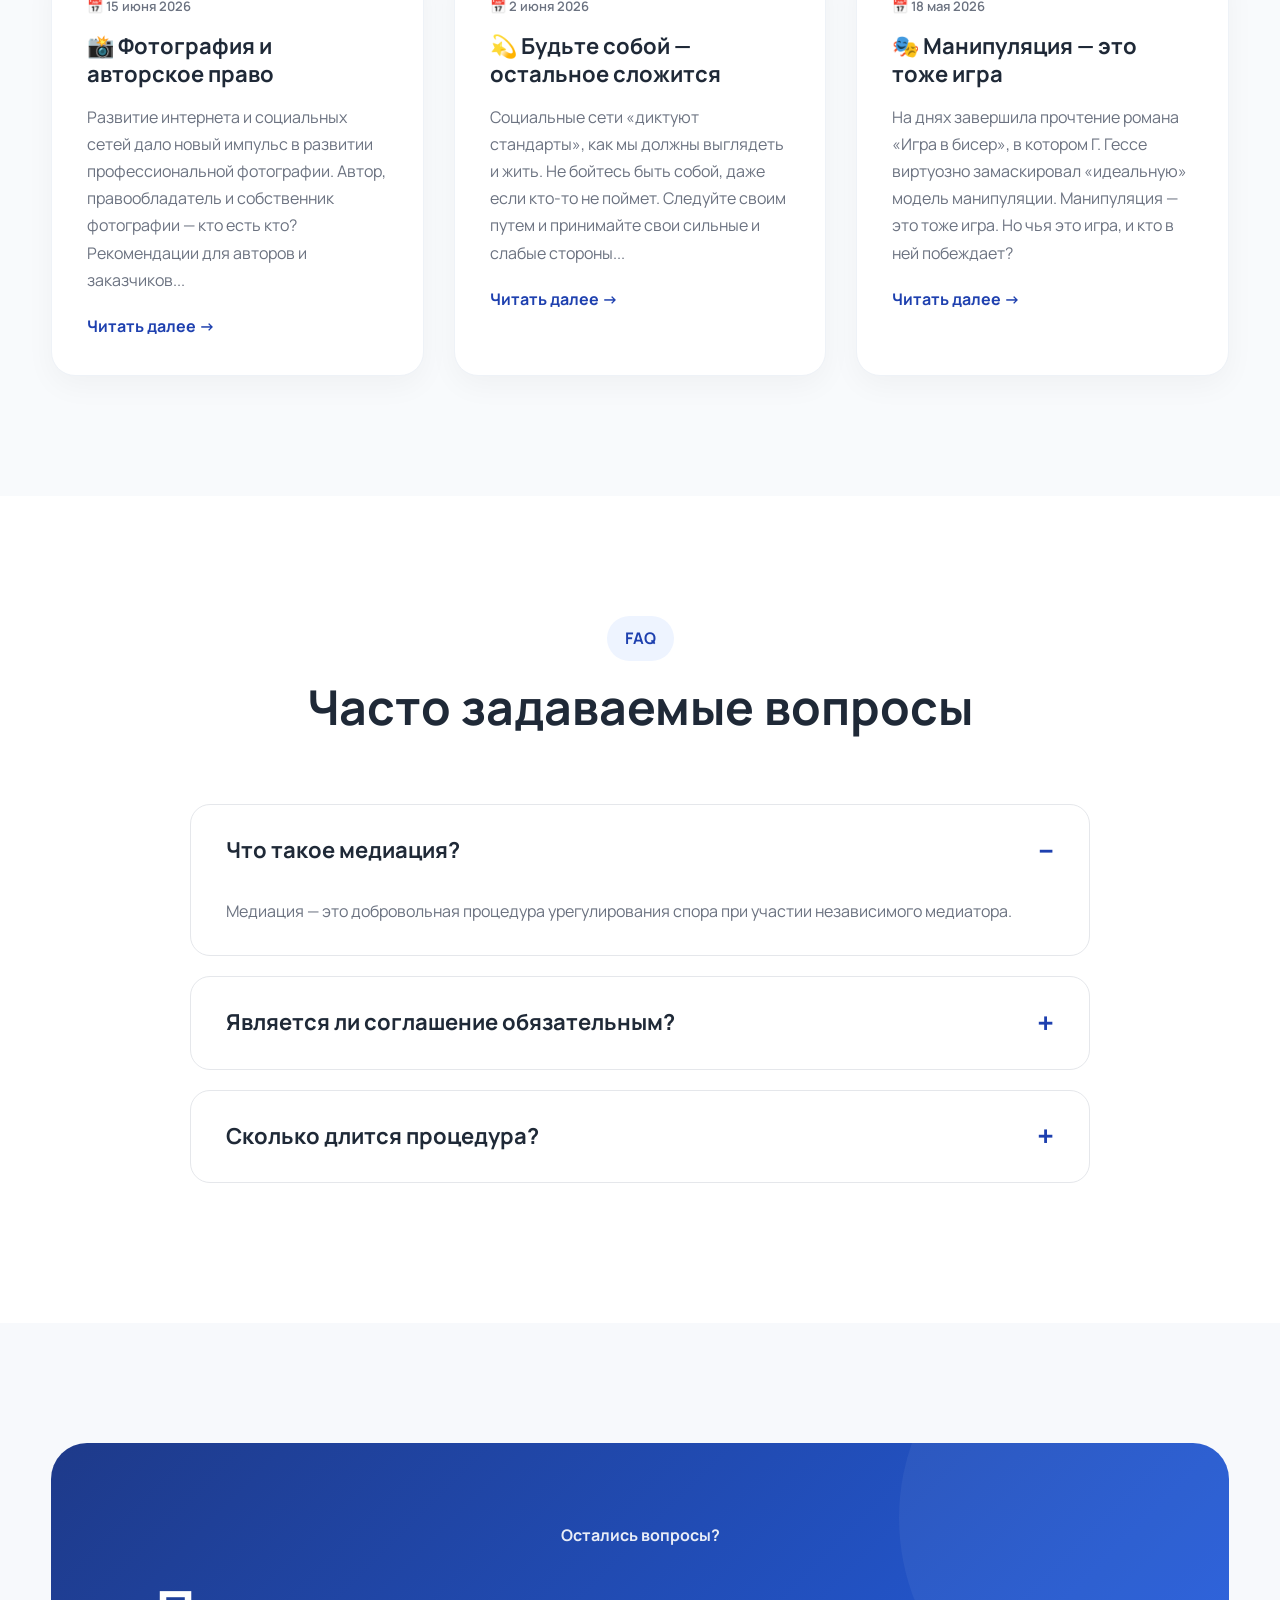
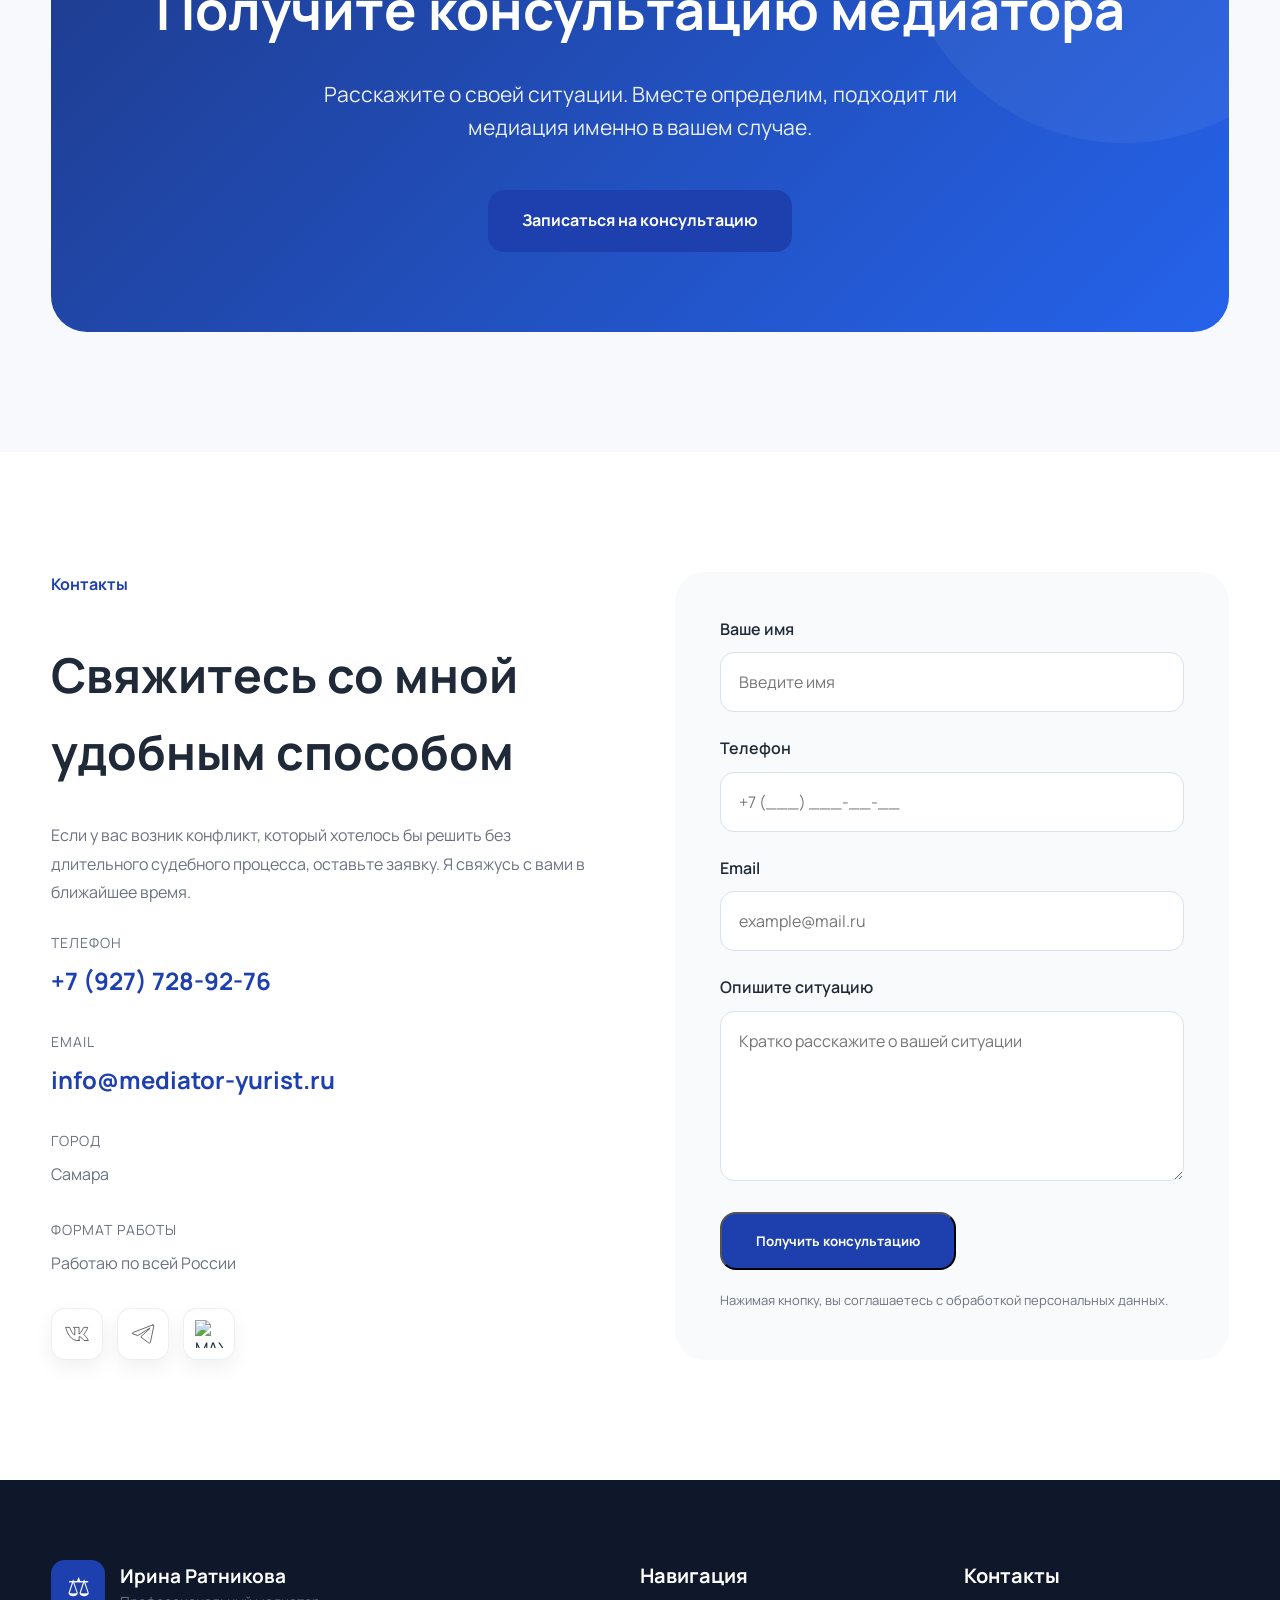
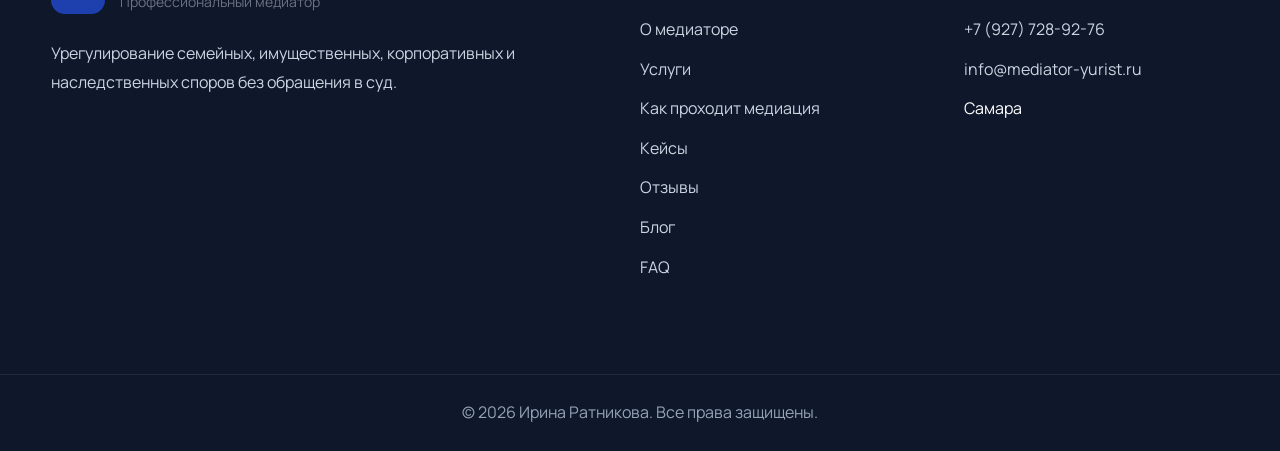
==== commit d8f871e9: "Добавление ссылок на макс" ====
--- a/index.html
+++ b/index.html
@@ -872,7 +872,7 @@
 
                 <p>Развитие интернета и социальных сетей дало новый импульс в развитии профессиональной фотографии. Автор, правообладатель и собственник фотографии — кто есть кто? Рекомендации для авторов и заказчиков...</p>
 
-                <a href="/blog/photo-copyright/" class="blog-link">Читать далее →</a>
+                <a href="https://vk.ru/wall710420871_689" class="blog-link">Читать далее →</a>
 
             </article>
 
@@ -884,7 +884,7 @@
 
                 <p>Социальные сети «диктуют стандарты», как мы должны выглядеть и жить. Не бойтесь быть собой, даже если кто-то не поймет. Следуйте своим путем и принимайте свои сильные и слабые стороны...</p>
 
-                <a href="/blog/be-yourself/" class="blog-link">Читать далее →</a>
+                <a href="https://vk.ru/wall710420871_695" class="blog-link">Читать далее →</a>
 
             </article>
 
@@ -896,7 +896,7 @@
 
                 <p>На днях завершила прочтение романа «Игра в бисер», в котором Г. Гессе виртуозно замаскировал «идеальную» модель манипуляции. Манипуляция — это тоже игра. Но чья это игра, и кто в ней побеждает?</p>
 
-                <a href="/blog/manipulation/" class="blog-link">Читать далее →</a>
+                <a href="https://vk.ru/wall710420871_669" class="blog-link">Читать далее →</a>
 
             </article>
 
@@ -1131,7 +1131,44 @@
                 </p>
 
             </div>
-
+       
+       
+       <div class="social-links">
+
+      <a href="https://vk.ru/id710420871"
+       class="social-link"
+       target="_blank"
+       rel="noopener noreferrer"
+       aria-label="ВКонтакте">
+
+        <img src="images/vk.svg"
+             alt="ВКонтакте">
+
+    </a>
+
+    <a href="https://t.me/uristRatnikovaIA"
+       class="social-link"
+       target="_blank"
+       rel="noopener noreferrer"
+       aria-label="Telegram">
+
+        <img src="images/telegram.svg"
+             alt="Telegram">
+
+    </a>
+
+    <a href="https://max.ru/"
+       class="social-link"
+       target="_blank"
+       rel="noopener noreferrer"
+       aria-label="MAX">
+
+        <img src="images/max.svg"
+             alt="MAX">
+
+    </a>
+
+</div>
         </div>
 
         <div class="contacts-form">
--- a/style1.css
+++ b/style1.css
@@ -510,30 +510,27 @@
 }
 
 .services-grid{
-
     display:grid;
-
-    grid-template-columns:repeat(3,1fr);
-
+    grid-template-columns:repeat(2, minmax(280px, 394px));
     gap:30px;
-
+    justify-content:center;
 }
 
 .service-card{
-
     background:#fff;
-
     border-radius:24px;
-
     padding:40px;
-
     transition:.35s;
-
     box-shadow:0 10px 30px rgba(0,0,0,.04);
-
     border:1px solid transparent;
 
-}
+    display:flex;
+    flex-direction:column;
+    justify-content:center;
+    align-items:center;
+    text-align:center;
+}
+
 
 .service-card:hover{
 
@@ -580,241 +577,231 @@
 }
 
 .service-card p{
-
     color:var(--gray);
+    margin-bottom:0;
+    min-height:auto;
+}
+
+.service-card a{
+
+    color:var(--blue);
+
+    font-weight:700;
+
+}
+
+/* =====================================================
+   ABOUT
+===================================================== */
+
+.about{
+
+    padding:120px 0;
+
+    background:white;
+
+}
+
+.about-grid{
+
+    display:grid;
+
+    grid-template-columns:.9fr 1.1fr;
+
+    gap:80px;
+
+    align-items:center;
+
+}
+
+.about-image img{
+
+    border-radius:30px;
+
+    box-shadow:var(--shadow);
+
+}
+
+.section-label{
+
+    display:inline-block;
+
+    color:var(--blue);
+
+    font-weight:700;
+
+    margin-bottom:20px;
+
+}
+
+.about h2{
+
+    font-size:48px;
+
+    line-height:1.15;
 
     margin-bottom:30px;
 
-    min-height:110px;
-
-}
-
-.service-card a{
-
-    color:var(--blue);
-
-    font-weight:700;
-
-}
-
-/* =====================================================
-   ABOUT
-===================================================== */
-
-.about{
+}
+
+.about p{
+
+    color:var(--gray);
+
+    font-size:19px;
+
+    margin-bottom:22px;
+
+}
+
+.about-features{
+
+    display:grid;
+
+    grid-template-columns:repeat(2,1fr);
+
+    gap:18px;
+
+    margin:40px 0;
+
+}
+
+.feature{
+
+    display:flex;
+
+    gap:16px;
+
+    align-items:flex-start;
+
+}
+
+.feature-icon{
+
+    width:38px;
+
+    height:38px;
+
+    border-radius:12px;
+
+    background:var(--blue);
+
+    color:white;
+
+    display:flex;
+
+    align-items:center;
+
+    justify-content:center;
+
+    flex-shrink:0;
+
+}
+
+/* =====================================================
+   PROCESS
+===================================================== */
+
+.process{
 
     padding:120px 0;
 
+}
+
+.process-grid{
+
+    display:grid;
+
+    grid-template-columns:repeat(4,1fr);
+
+    gap:25px;
+
+}
+
+.process-item{
+
     background:white;
 
-}
-
-.about-grid{
-
-    display:grid;
-
-    grid-template-columns:.9fr 1.1fr;
-
-    gap:80px;
-
-    align-items:center;
-
-}
-
-.about-image img{
-
-    border-radius:30px;
-
-    box-shadow:var(--shadow);
-
-}
-
-.section-label{
-
-    display:inline-block;
-
-    color:var(--blue);
-
-    font-weight:700;
+    border-radius:24px;
+
+    padding:40px 30px;
+
+    box-shadow:0 10px 30px rgba(0,0,0,.04);
+
+    position:relative;
+
+}
+
+.process-number{
+
+    font-size:54px;
+
+    font-weight:800;
+
+    color:#dbeafe;
 
     margin-bottom:20px;
 
 }
 
-.about h2{
-
-    font-size:48px;
-
-    line-height:1.15;
-
-    margin-bottom:30px;
-
-}
-
-.about p{
+.process-item h3{
+
+    font-size:26px;
+
+    margin-bottom:18px;
+
+}
+
+.process-item p{
 
     color:var(--gray);
 
-    font-size:19px;
-
-    margin-bottom:22px;
-
-}
-
-.about-features{
-
-    display:grid;
-
-    grid-template-columns:repeat(2,1fr);
-
-    gap:18px;
-
-    margin:40px 0;
-
-}
-
-.feature{
-
-    display:flex;
-
-    gap:16px;
-
-    align-items:flex-start;
-
-}
-
-.feature-icon{
-
-    width:38px;
-
-    height:38px;
-
-    border-radius:12px;
-
-    background:var(--blue);
+}
+
+/* =====================================================
+   BENEFITS
+===================================================== */
+
+.benefits{
+
+    padding:120px 0;
+
+    background:#0F172A;
 
     color:white;
 
-    display:flex;
-
-    align-items:center;
-
-    justify-content:center;
-
-    flex-shrink:0;
-
-}
-
-/* =====================================================
-   PROCESS
-===================================================== */
-
-.process{
-
-    padding:120px 0;
-
-}
-
-.process-grid{
-
-    display:grid;
-
-    grid-template-columns:repeat(4,1fr);
-
-    gap:25px;
-
-}
-
-.process-item{
-
-    background:white;
-
-    border-radius:24px;
-
-    padding:40px 30px;
-
-    box-shadow:0 10px 30px rgba(0,0,0,.04);
-
-    position:relative;
-
-}
-
-.process-number{
-
-    font-size:54px;
-
-    font-weight:800;
-
-    color:#dbeafe;
-
-    margin-bottom:20px;
-
-}
-
-.process-item h3{
-
-    font-size:26px;
-
-    margin-bottom:18px;
-
-}
-
-.process-item p{
-
-    color:var(--gray);
-
-}
-
-/* =====================================================
-   BENEFITS
-===================================================== */
-
-.benefits{
-
-    padding:120px 0;
-
-    background:#0F172A;
+}
+
+.benefits .section-title span{
+
+    background:rgba(255,255,255,.12);
 
     color:white;
 
 }
 
-.benefits .section-title span{
-
-    background:rgba(255,255,255,.12);
+.benefits .section-title h2{
 
     color:white;
 
 }
 
-.benefits .section-title h2{
-
-    color:white;
-
-}
-
 .benefits-grid{
-
-    display:grid;
-
-    grid-template-columns:repeat(4,1fr);
-
-    gap:30px;
-
+display:grid;
+grid-template-columns:repeat(3,1fr);
+gap:30px;
 }
 
 .benefit-card{
-
-    padding:40px;
-
-    border-radius:24px;
-
-    background:rgba(255,255,255,.05);
-
-    border:1px solid rgba(255,255,255,.08);
-
-    transition:.3s;
-
+padding:40px;
+border-radius:24px;
+background:rgba(255,255,255,.05);
+border:1px solid rgba(255,255,255,.08);
+transition:.3s;
+
+display:flex;
+flex-direction:column;
+justify-content:center;
 }
 
 .benefit-card:hover{
@@ -2135,4 +2122,60 @@
     .service-card h3{ 
         font-size:20px; 
     }
+}
+/* Социальные сети */
+.social-links {
+    display: flex;
+    align-items: center;
+    gap: 14px;
+    margin-top: 30px;
+}
+
+.social-link {
+    width: 52px;
+    height: 52px;
+
+    display: flex;
+    align-items: center;
+    justify-content: center;
+
+    background: #fff;
+    border-radius: 14px;
+
+    border: 1px solid rgba(30, 58, 138, 0.08);
+
+    box-shadow: 0 8px 20px rgba(0, 0, 0, 0.06);
+
+    transition:
+        transform 0.25s ease,
+        box-shadow 0.25s ease;
+}
+
+.social-link img {
+    width: 28px;
+    height: 28px;
+    object-fit: contain;
+}
+
+.social-link:hover {
+    transform: translateY(-4px);
+    box-shadow: 0 12px 25px rgba(0, 0, 0, 0.12);
+}
+
+@media (max-width: 768px) {
+
+    .social-links {
+        margin-top: 25px;
+    }
+
+    .social-link {
+        width: 48px;
+        height: 48px;
+    }
+
+    .social-link img {
+        width: 26px;
+        height: 26px;
+    }
+
 }
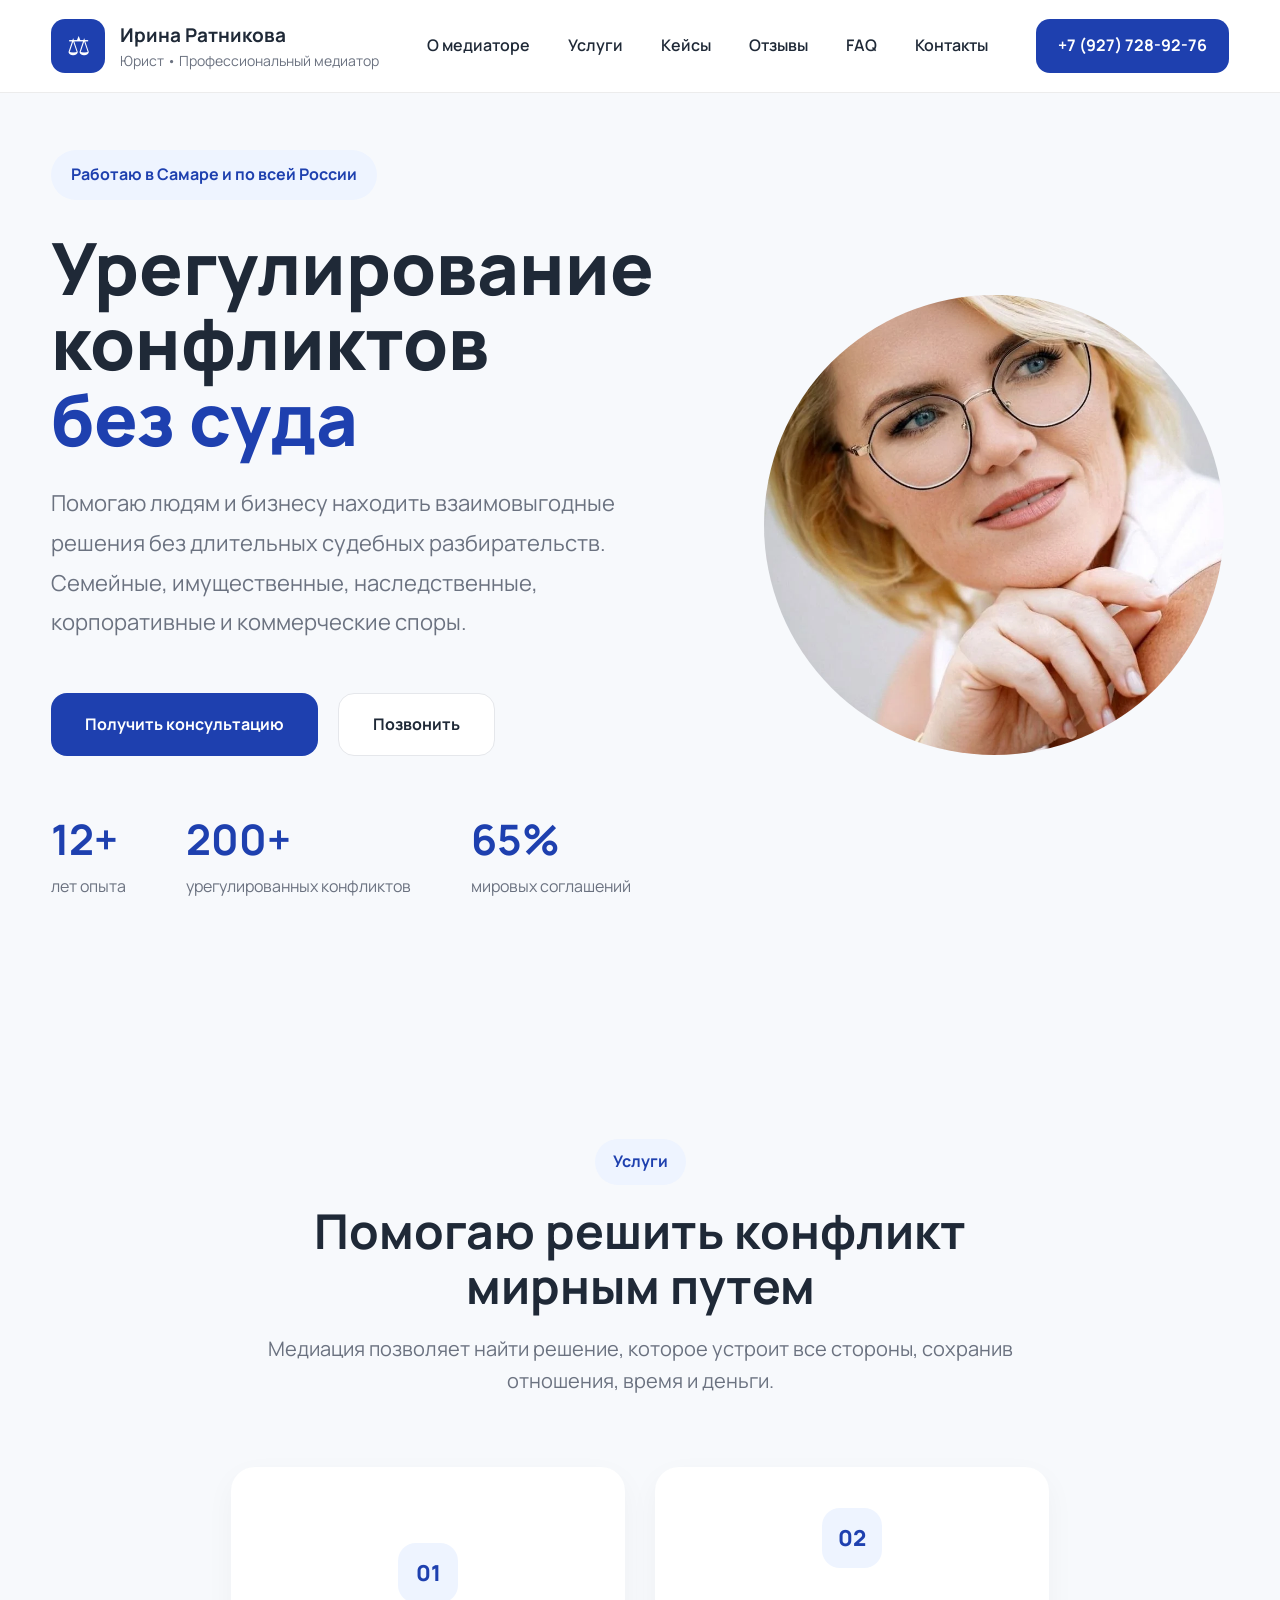
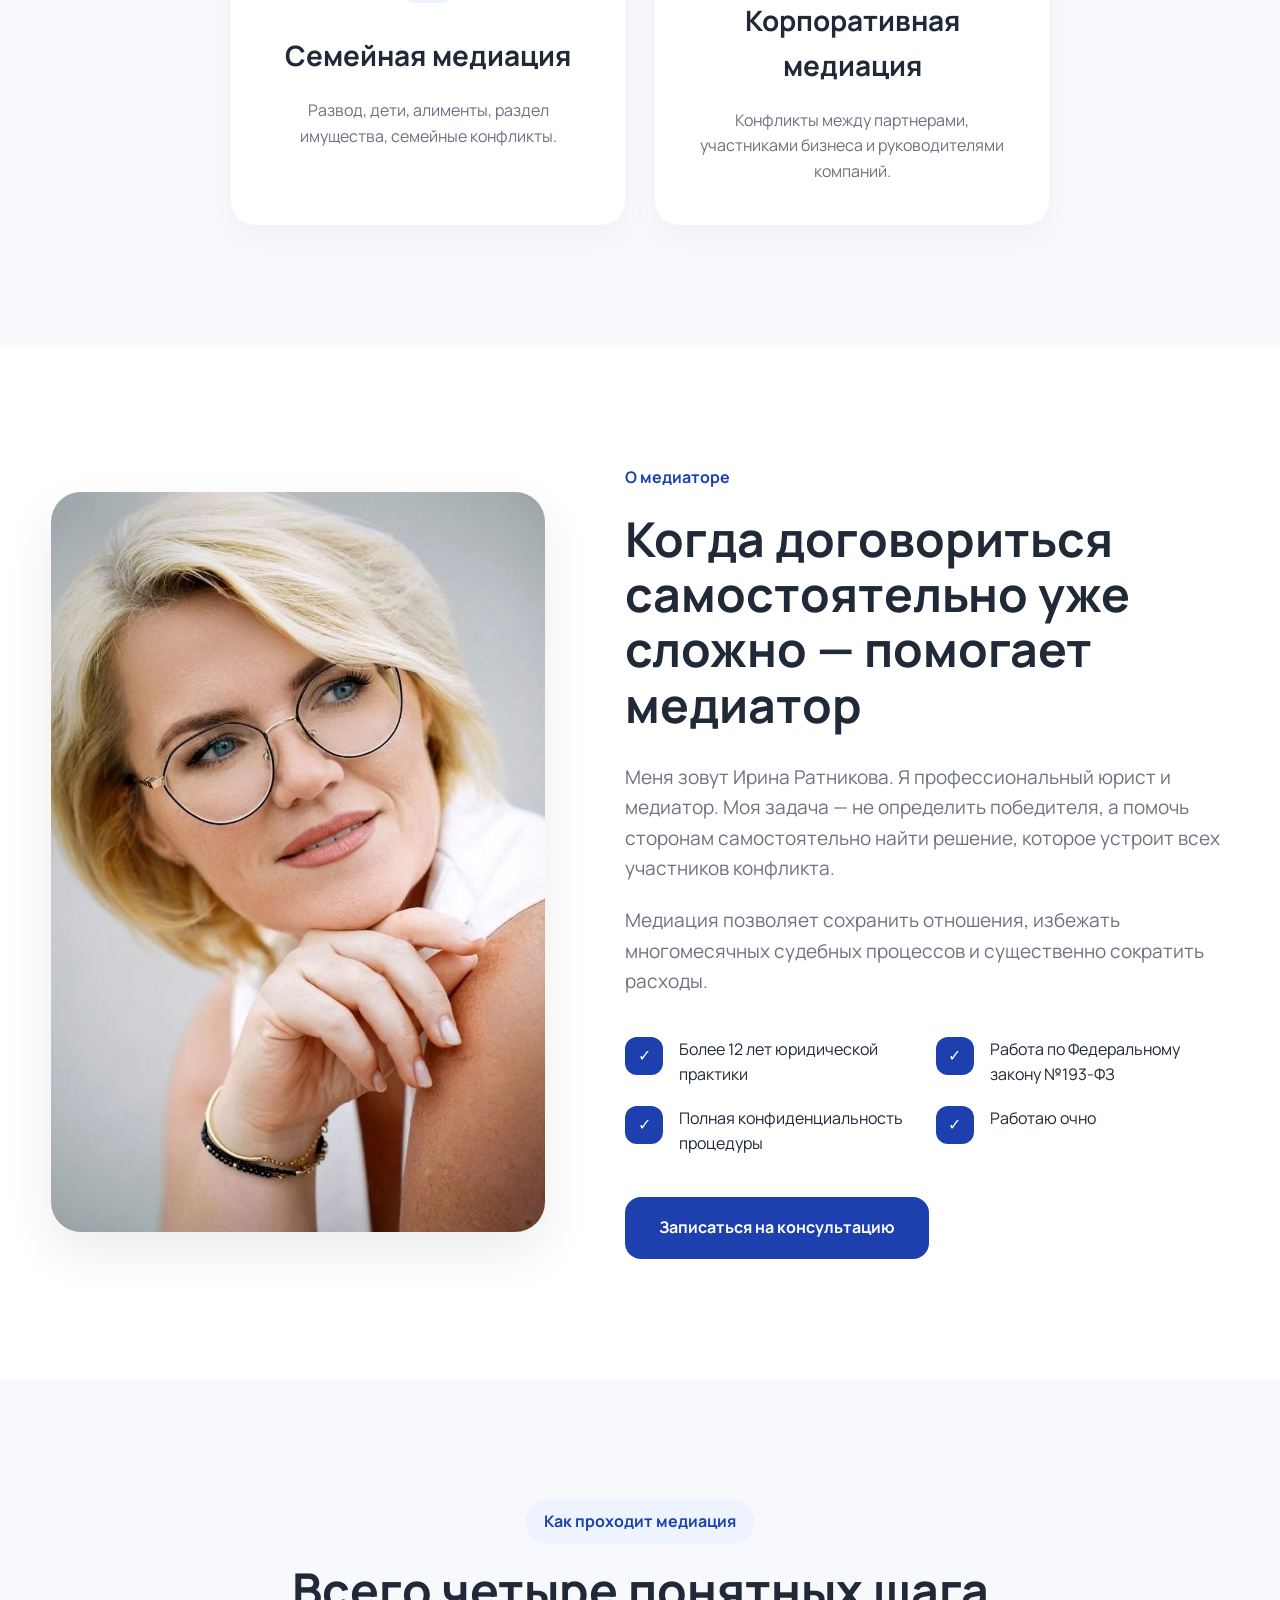
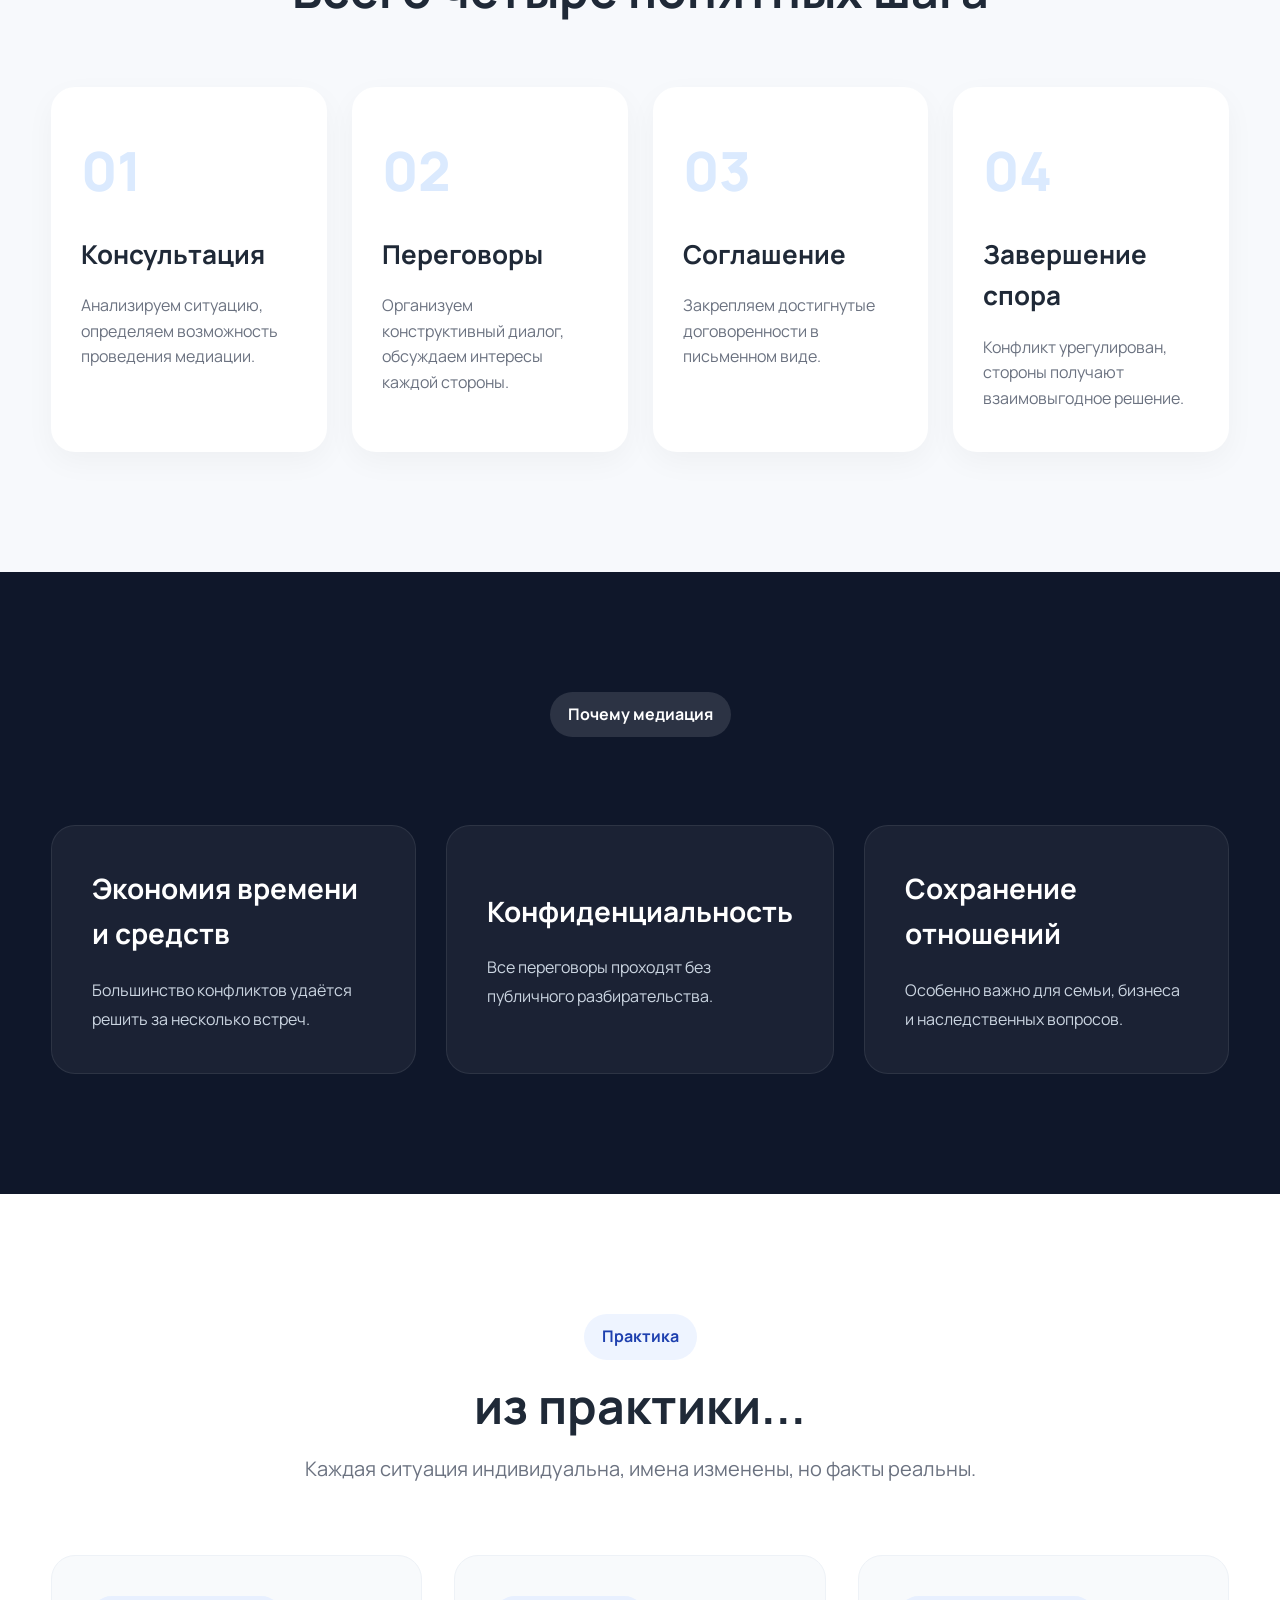
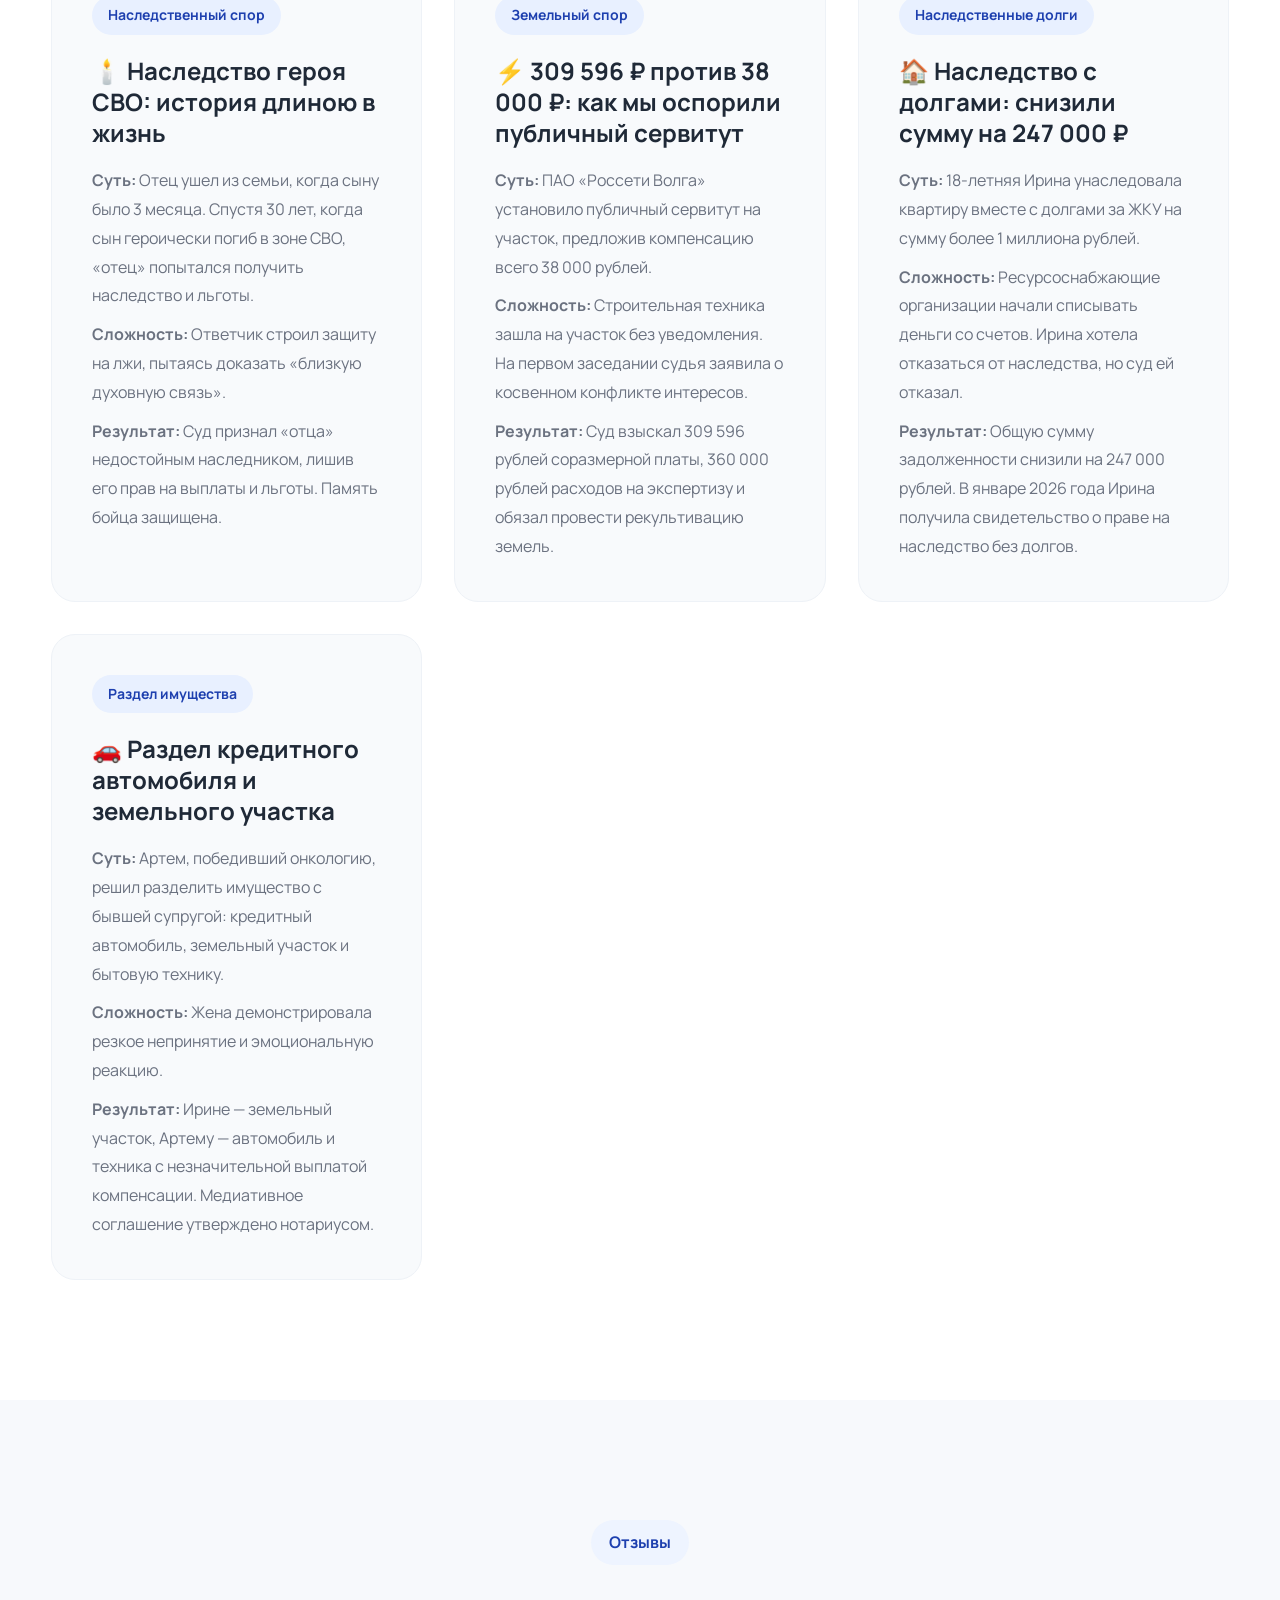
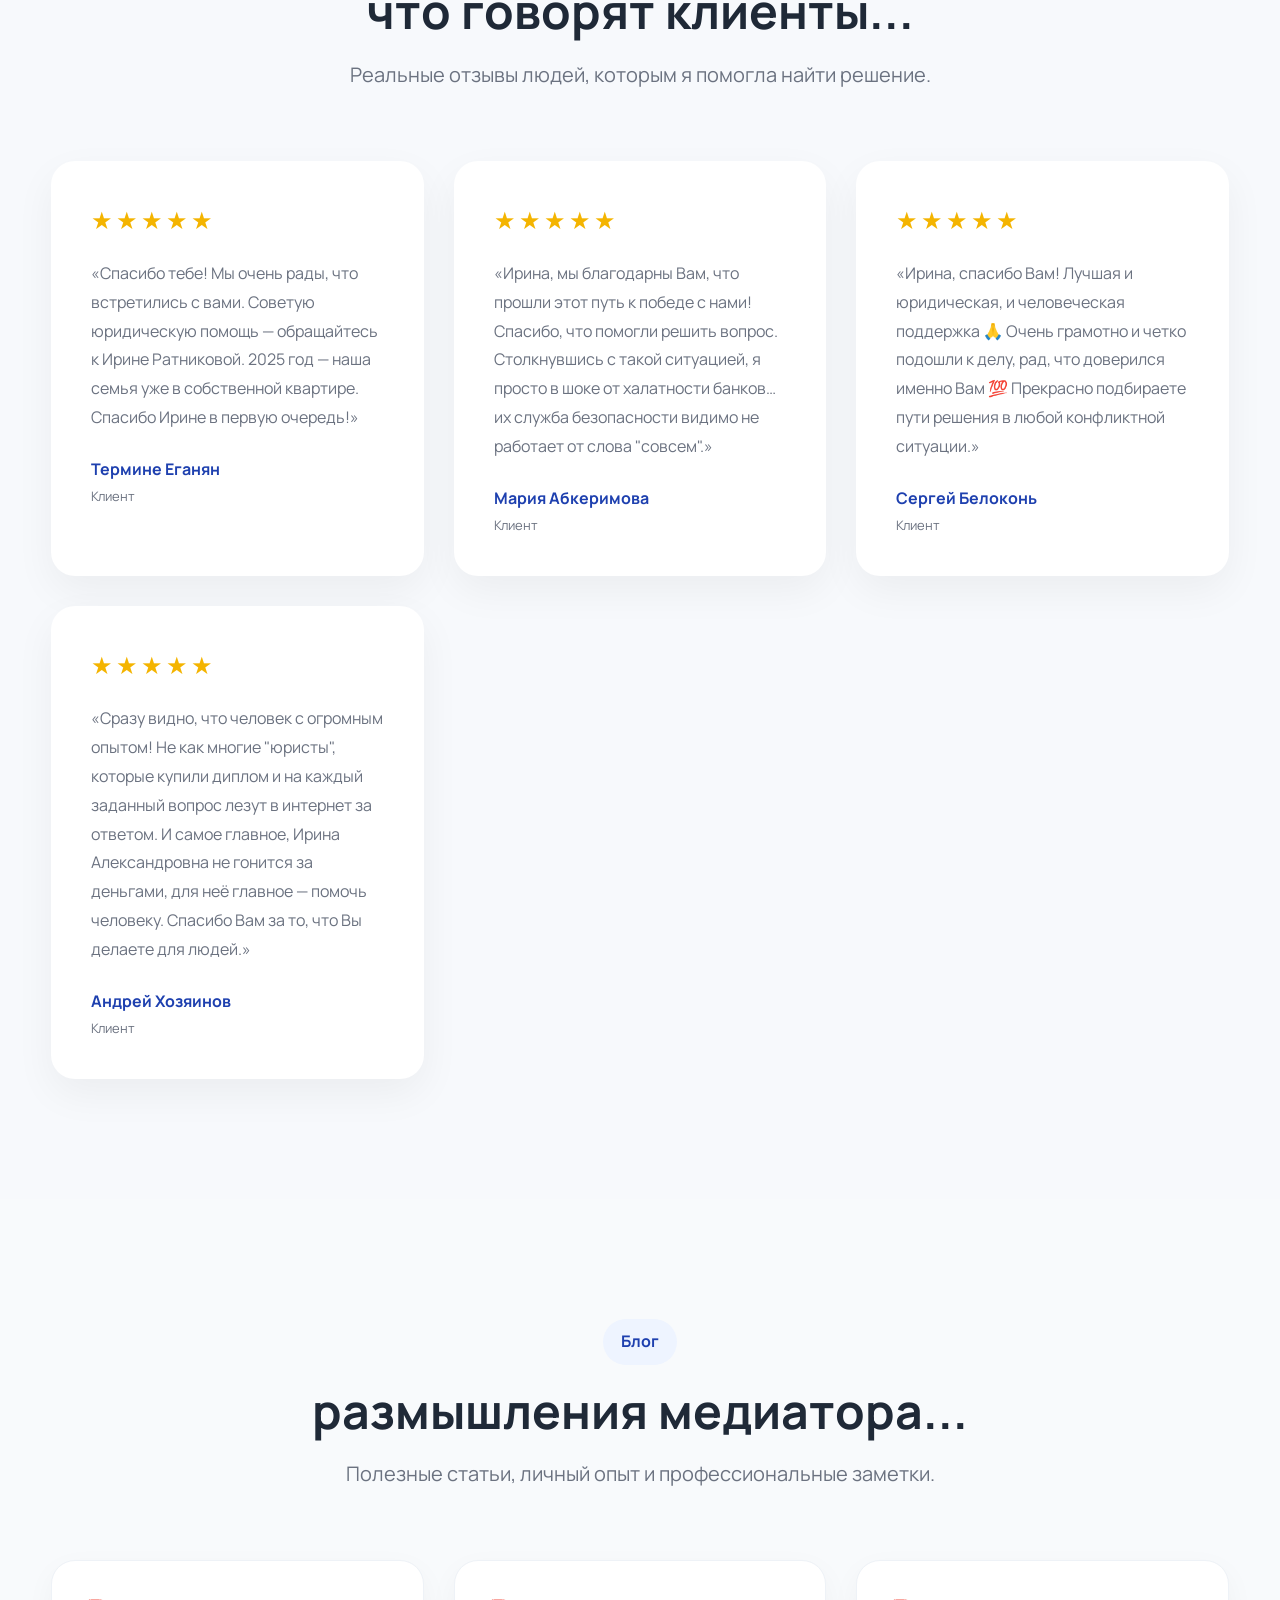
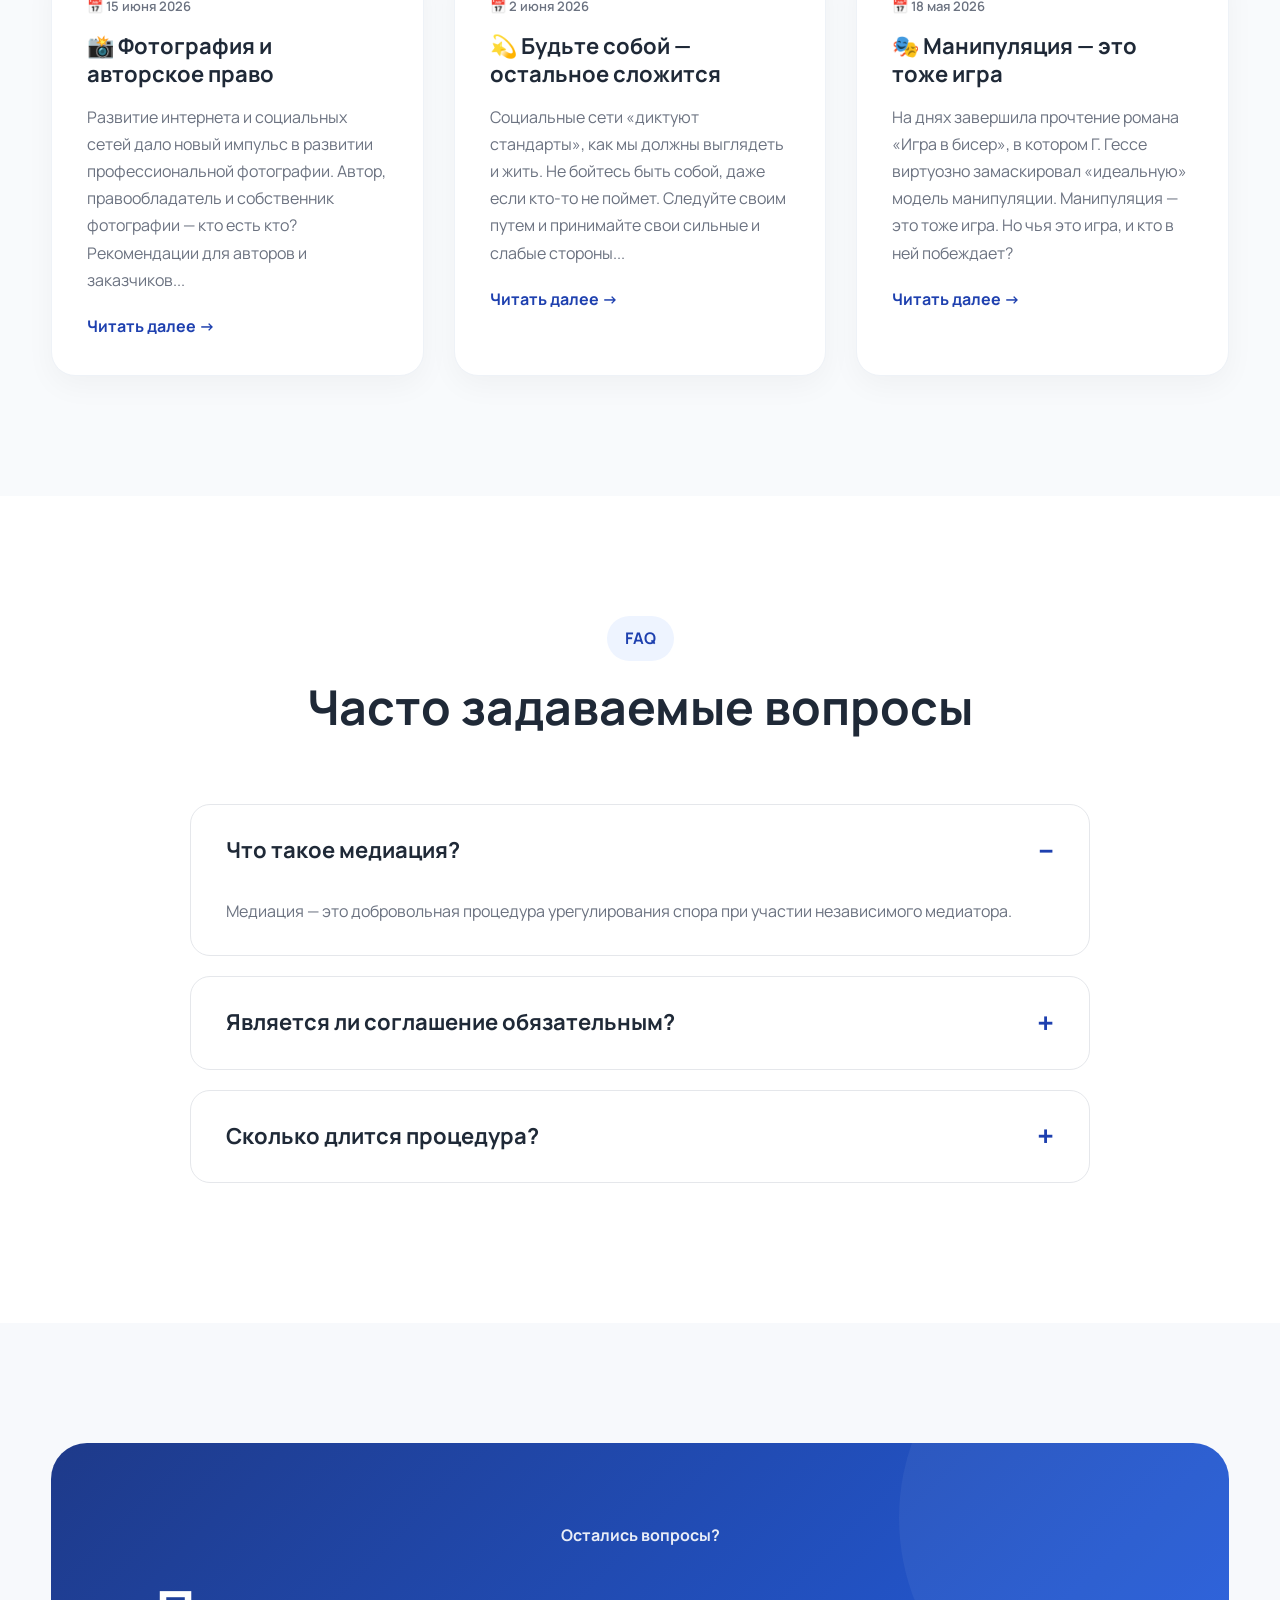
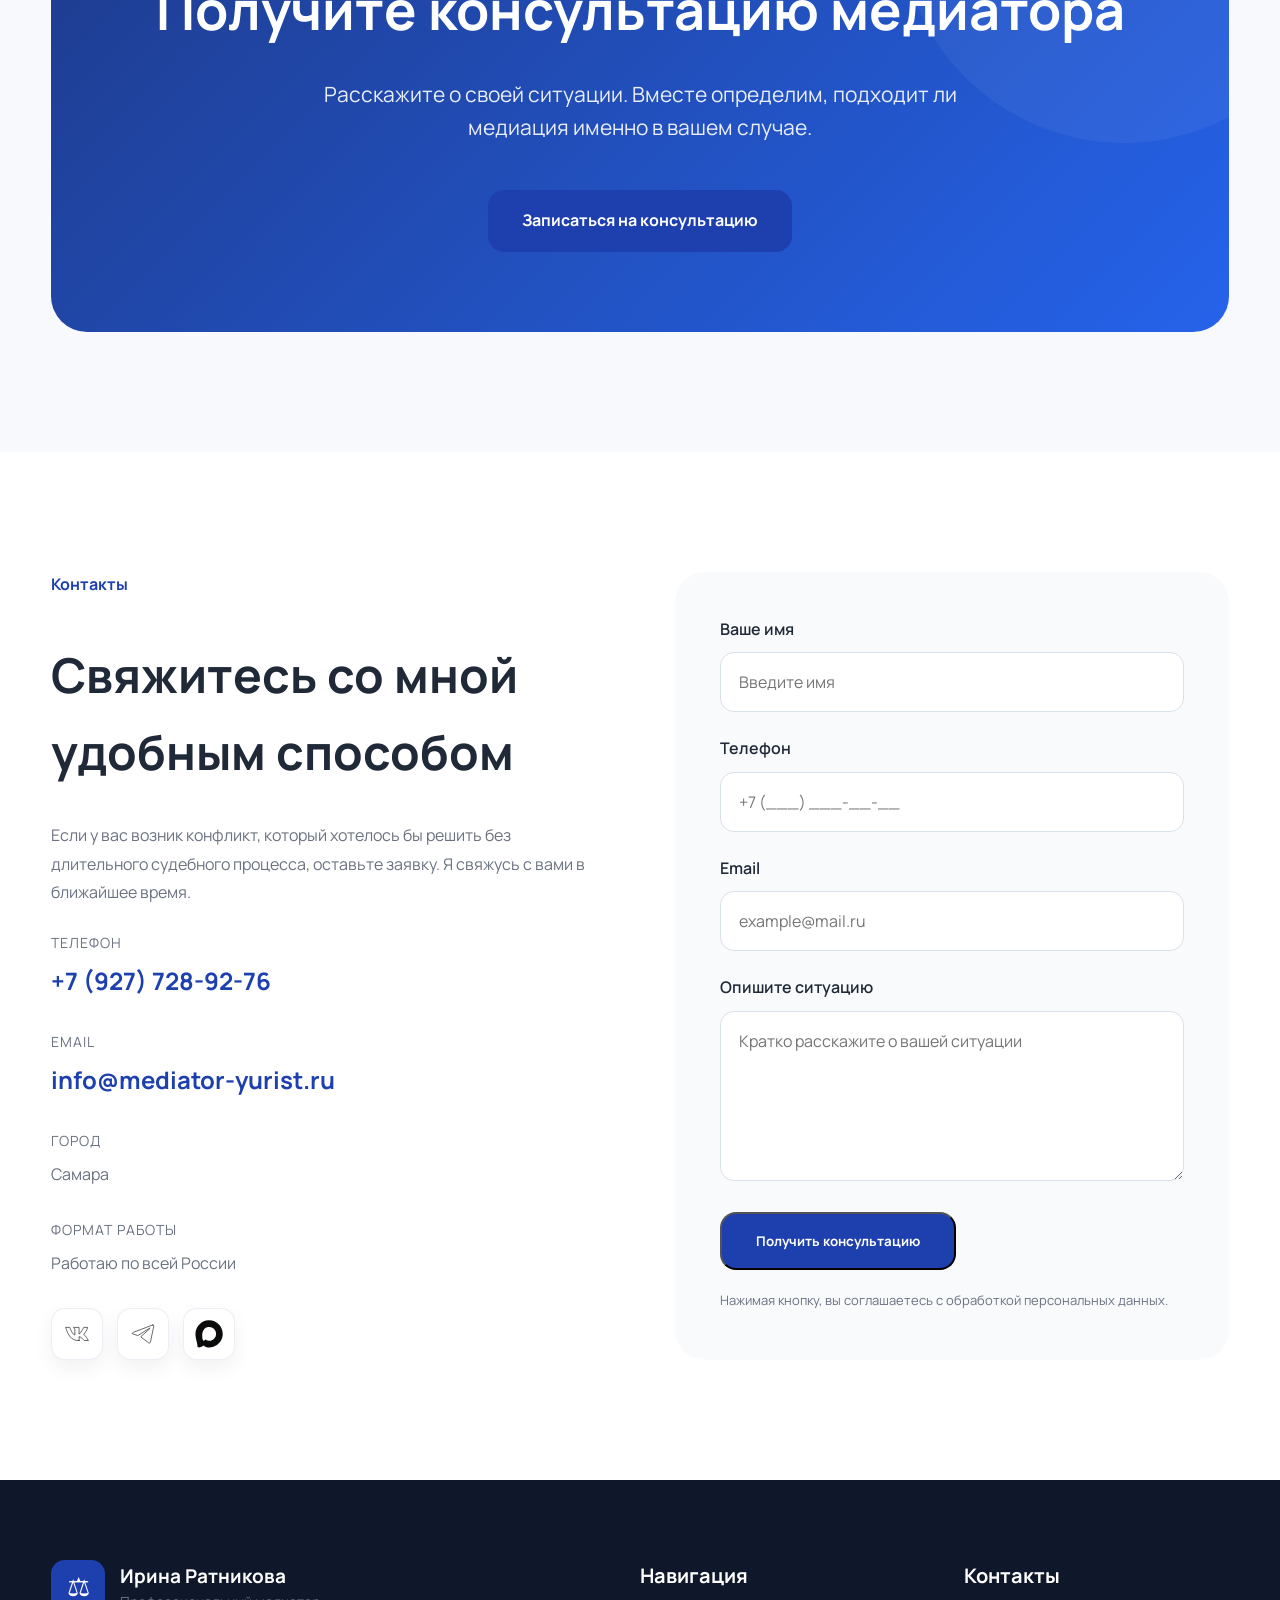
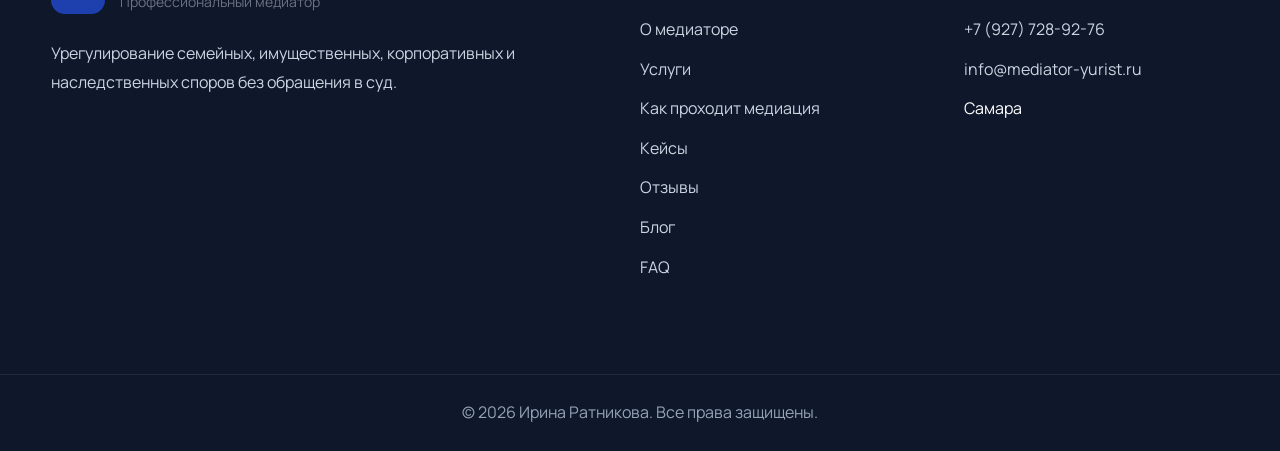
==== commit 36173df3: "Скорректировал наименования макса" ====
--- a/index.html
+++ b/index.html
@@ -1163,12 +1163,14 @@
        rel="noopener noreferrer"
        aria-label="MAX">
 
-        <img src="images/max.svg"
+        <img src="images/Max.svg"
              alt="MAX">
 
     </a>
 
-</div>
+        
+        </div>
+        
         </div>
 
         <div class="contacts-form">
--- a/style1.css
+++ b/style1.css
@@ -2178,4 +2178,5 @@
         height: 26px;
     }
 
+
 }
